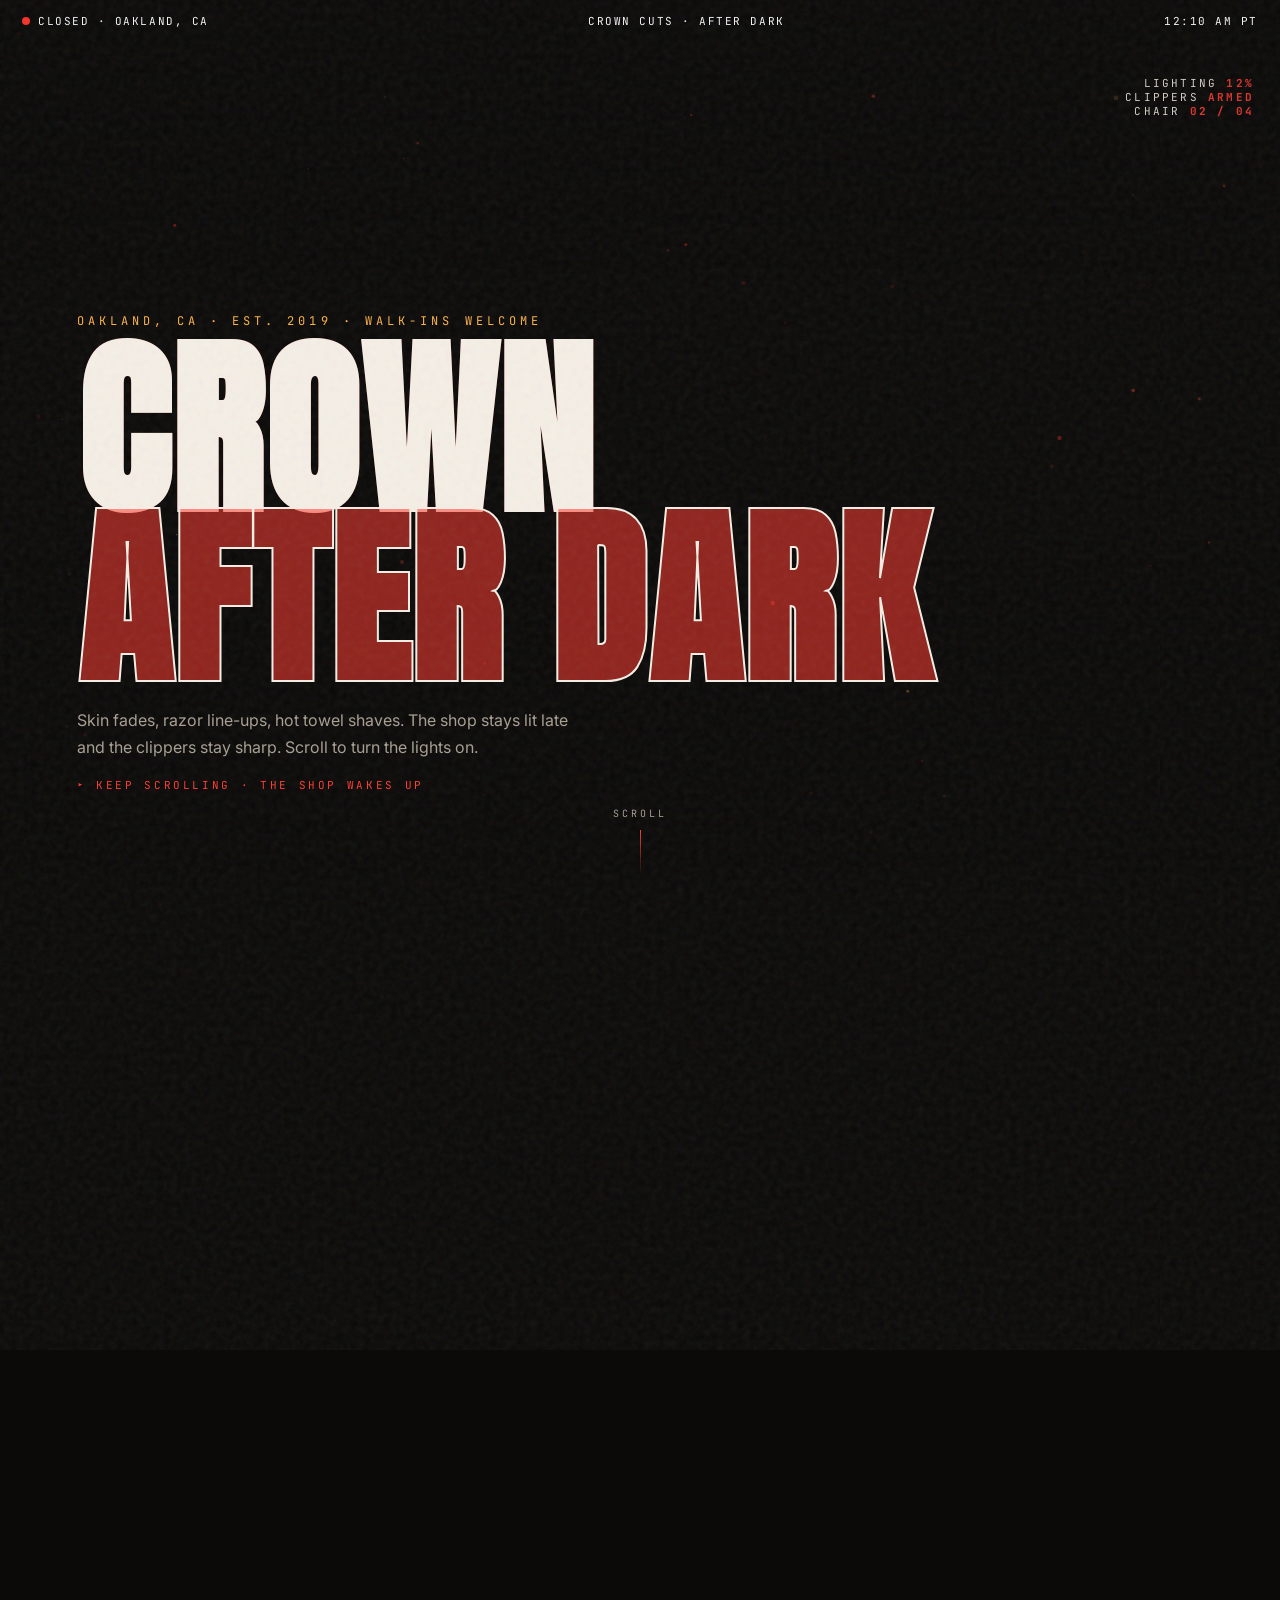
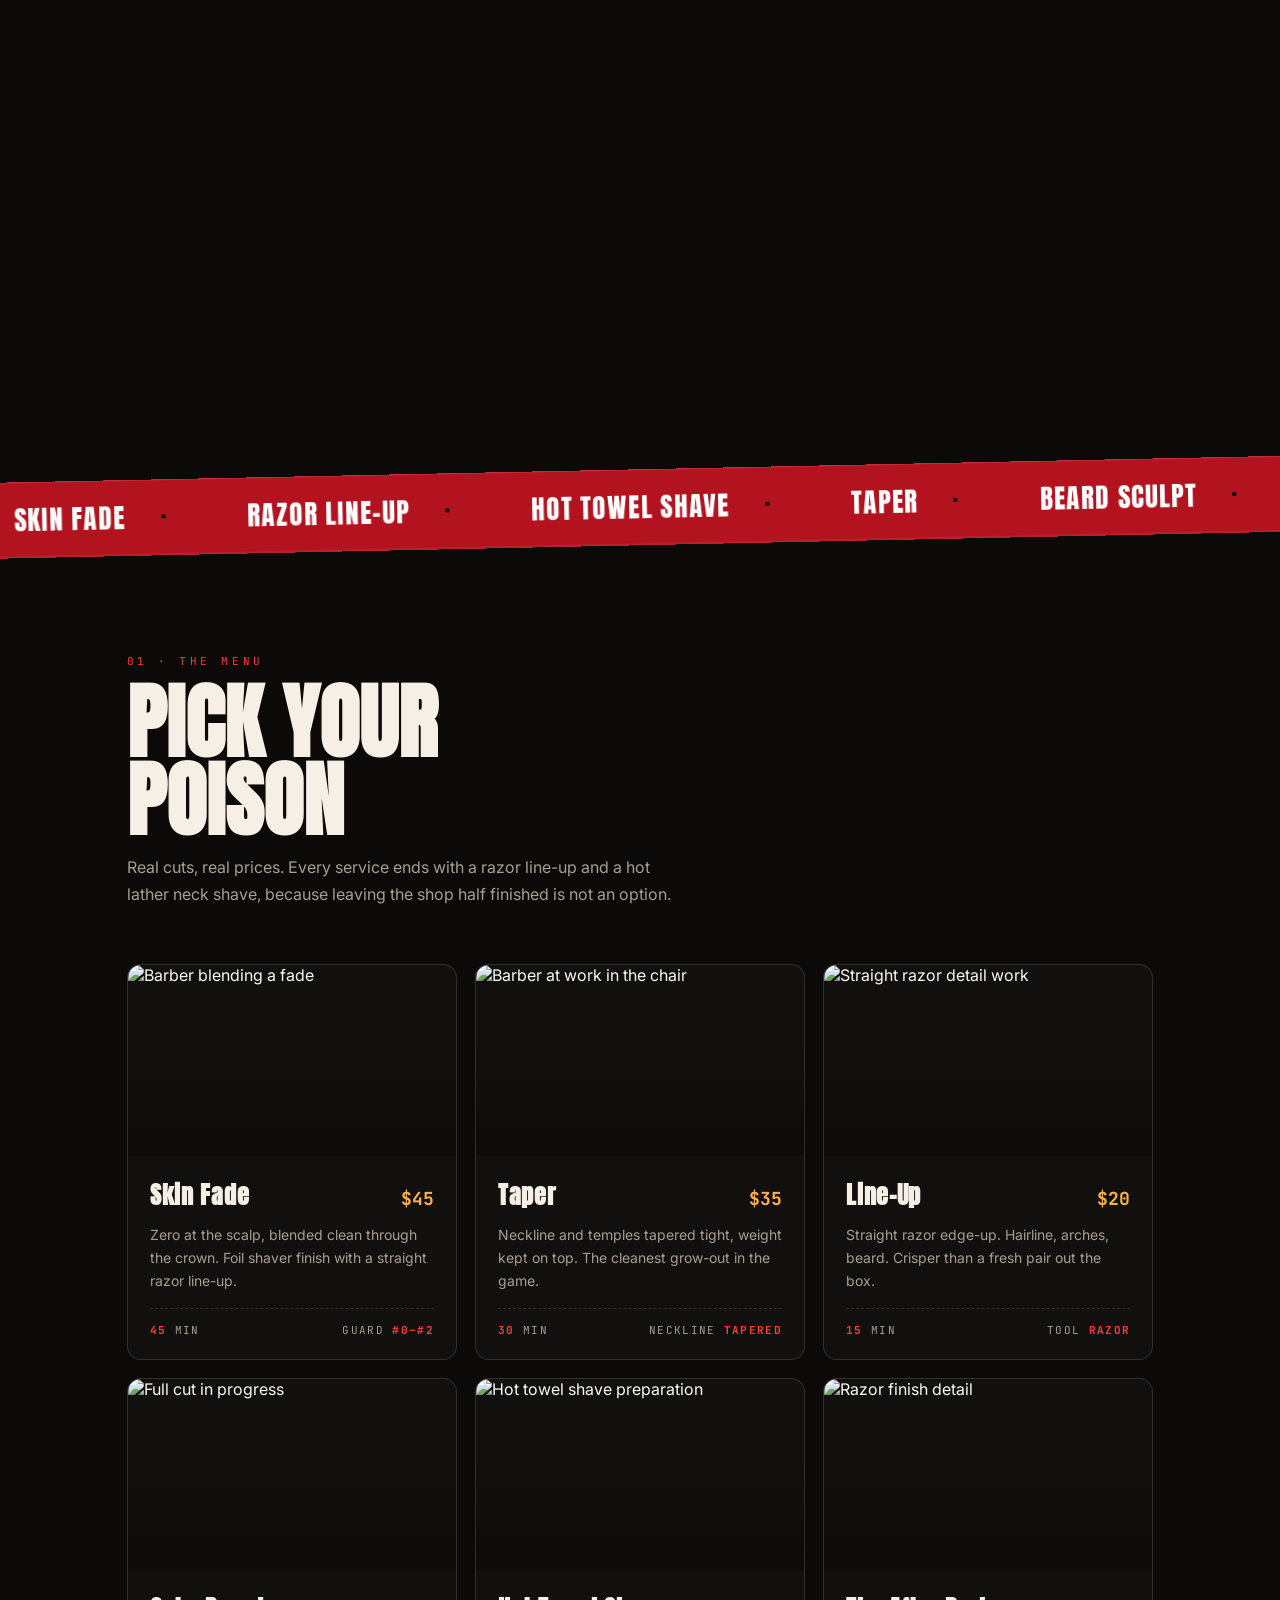
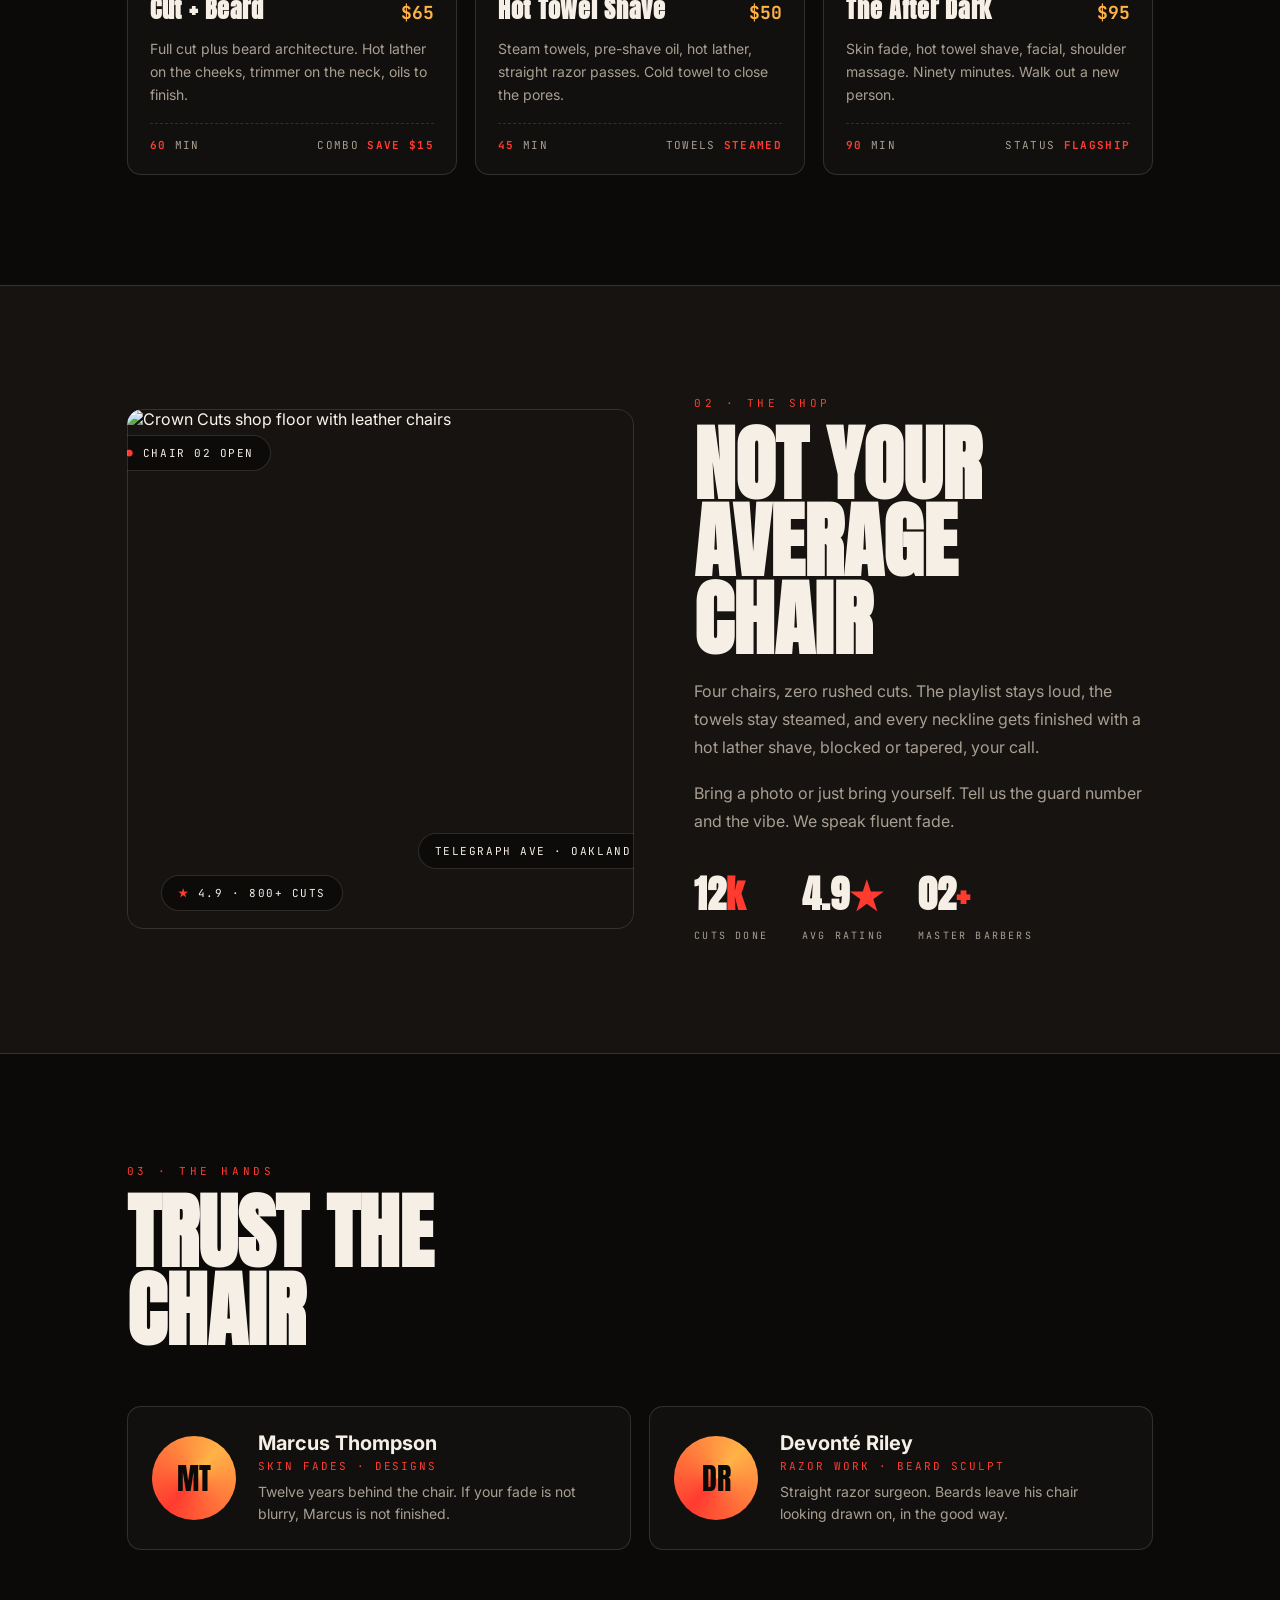
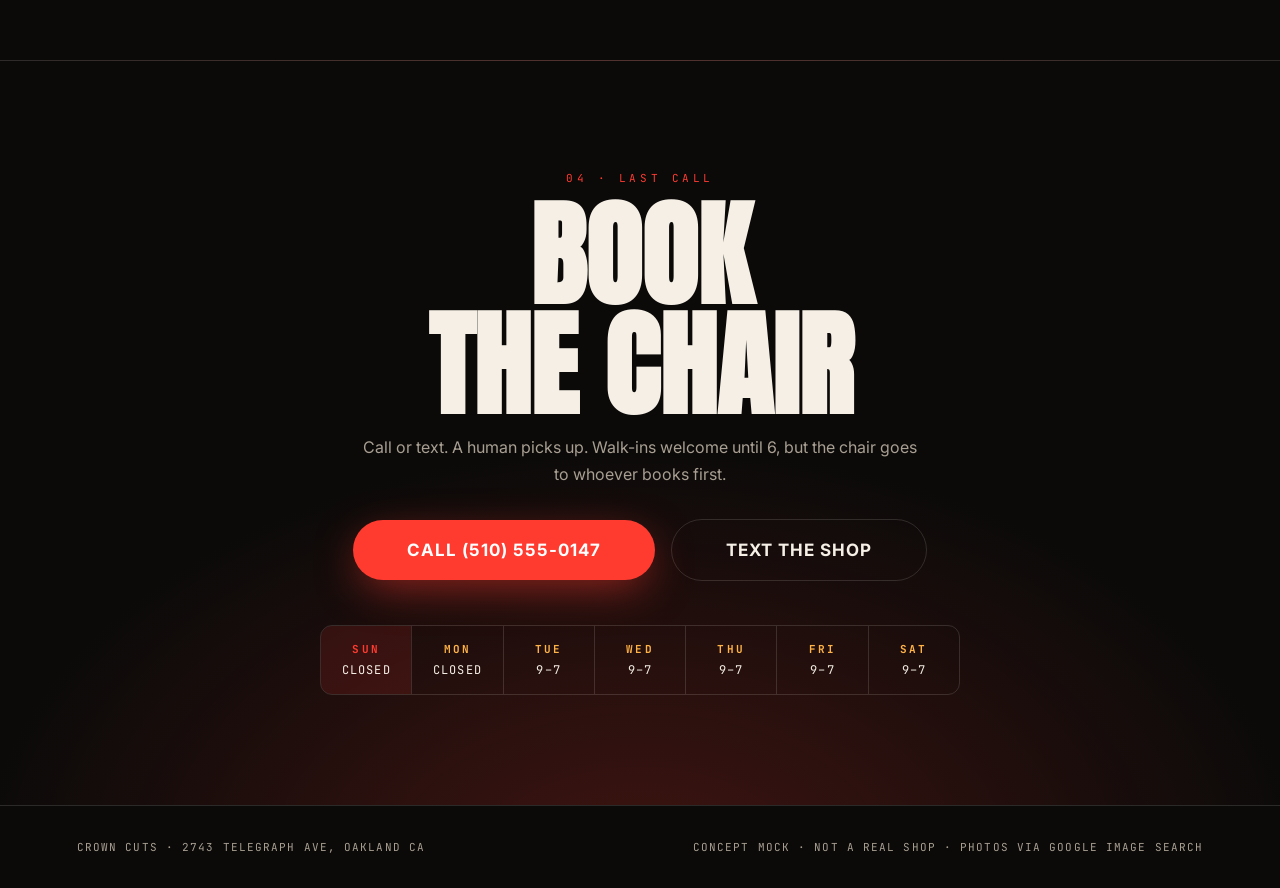
==== crown-cuts-after-dark/index.html @ 5283e6af "AI web design lab: Crown Cuts v1/v2 plus three high-tech barbershop concepts (after-dark, first-chai" ====
<!DOCTYPE html>
<html lang="en">
<head>
<meta charset="UTF-8">
<meta name="viewport" content="width=device-width, initial-scale=1.0">
<title>CROWN CUTS · After Dark · Oakland Barbershop</title>
<meta name="description" content="Crown Cuts After Dark. Skin fades, razor line-ups, hot towel shaves. Oakland, CA. Concept mock.">
<link rel="preconnect" href="https://fonts.googleapis.com">
<link rel="preconnect" href="https://fonts.gstatic.com" crossorigin>
<link href="https://fonts.googleapis.com/css2?family=Anton&family=Inter:wght@400;500;600;700&family=JetBrains+Mono:wght@400;500;700&display=swap" rel="stylesheet">
<style>
:root{
  --ink:#0B0A09; --smoke:#161311; --card:#12100E;
  --bone:#F5EFE6; --dim:#A89F92;
  --red:#FF3B30; --red-deep:#B3121F; --amber:#FFB347;
  --line:rgba(245,239,230,.14);
  --p:0;
}
*{margin:0;padding:0;box-sizing:border-box}
html{scroll-behavior:smooth}
body{background:var(--ink);color:var(--bone);font-family:'Inter',system-ui,sans-serif;overflow-x:hidden;-webkit-font-smoothing:antialiased}
::selection{background:var(--red);color:#fff}
img{display:block;max-width:100%}
a{color:inherit}

/* ---------- film grain ---------- */
.grain{position:fixed;inset:-50%;width:200%;height:200%;pointer-events:none;z-index:90;opacity:.07;
  background-image:url("data:image/svg+xml,%3Csvg viewBox='0 0 300 300' xmlns='http://www.w3.org/2000/svg'%3E%3Cfilter id='n'%3E%3CfeTurbulence type='fractalNoise' baseFrequency='0.9' numOctaves='2'/%3E%3C/filter%3E%3Crect width='100%25' height='100%25' filter='url(%23n)'/%3E%3C/svg%3E");
  animation:grain 8s steps(10) infinite}
@keyframes grain{0%,100%{transform:translate(0,0)}20%{transform:translate(-3%,2%)}40%{transform:translate(2%,-3%)}60%{transform:translate(-2%,-2%)}80%{transform:translate(3%,3%)}}

/* ---------- dust canvas ---------- */
#dust{position:fixed;inset:0;z-index:1;pointer-events:none}

/* ---------- HUD ---------- */
.hud{position:fixed;top:0;left:0;right:0;z-index:80;display:flex;justify-content:space-between;align-items:center;
  padding:14px 22px;font-family:'JetBrains Mono',monospace;font-size:11px;letter-spacing:.14em;
  mix-blend-mode:difference;color:#fff}
.hud .dot{display:inline-block;width:8px;height:8px;border-radius:50%;background:#3dff6e;margin-right:8px;animation:pulse 1.6s infinite}
.hud .dot.closed{background:var(--red)}
@keyframes pulse{0%,100%{opacity:1}50%{opacity:.25}}
.scroll-hint{position:fixed;bottom:26px;left:50%;transform:translateX(-50%);z-index:80;text-align:center;
  font-family:'JetBrains Mono',monospace;font-size:10px;letter-spacing:.3em;color:var(--dim);transition:opacity .5s}
.scroll-hint .line{width:1px;height:44px;background:linear-gradient(var(--red),transparent);margin:10px auto 0;animation:drop 1.8s ease-in-out infinite}
@keyframes drop{0%{transform:scaleY(0);transform-origin:top}45%{transform:scaleY(1);transform-origin:top}55%{transform:scaleY(1);transform-origin:bottom}100%{transform:scaleY(0);transform-origin:bottom}}

/* ---------- pinned cinematic hero ---------- */
.hero-pin{height:230vh;position:relative;z-index:2}
.hero-sticky{position:sticky;top:0;height:100vh;overflow:hidden}
.hero-bg{position:absolute;inset:0}
.hero-bg img{width:100%;height:100%;object-fit:cover;
  transform:scale(calc(1.22 - .22*var(--p)));
  filter:brightness(calc(.42 + .33*var(--p))) saturate(calc(.85 + .25*var(--p)))}
.hero-shade{position:absolute;inset:0;background:linear-gradient(180deg,rgba(11,10,9,.55),transparent 30%,transparent 62%,var(--ink) 98%)}
.hero-glow{position:absolute;inset:0;opacity:var(--p);mix-blend-mode:screen;
  background:
    radial-gradient(60% 42% at 50% 88%, rgba(255,59,48,.34), transparent 70%),
    radial-gradient(34% 26% at 18% 20%, rgba(255,179,71,.16), transparent 70%)}
.hero-copy{position:absolute;inset:0;display:flex;flex-direction:column;justify-content:flex-end;padding:0 6vw 12vh}
.kicker{font-family:'JetBrains Mono',monospace;font-size:12px;letter-spacing:.34em;color:var(--amber);margin-bottom:18px}
.hero-title{font-family:'Anton',sans-serif;font-size:clamp(64px,15vw,210px);line-height:.88;letter-spacing:.01em;
  transform:translateY(calc(-46px*var(--p)));text-shadow:0 0 calc(60px*var(--p)) rgba(255,59,48,.55)}
.hero-title .stroke{color:transparent;-webkit-text-stroke:2px var(--bone)}
.hero-sub{max-width:520px;margin-top:22px;color:var(--dim);font-size:16px;line-height:1.65;opacity:calc(.35 + .65*var(--p))}
.hero-lights{font-family:'JetBrains Mono',monospace;font-size:11px;letter-spacing:.24em;color:var(--red);margin-top:18px;opacity:var(--p)}
.hero-hudrow{position:absolute;top:76px;right:26px;font-family:'JetBrains Mono',monospace;font-size:11px;letter-spacing:.2em;
  color:var(--bone);text-align:right;opacity:.85}
.hero-hudrow b{color:var(--red)}

/* ---------- marquee ---------- */
.marquee{position:relative;z-index:2;border-top:1px solid var(--line);border-bottom:1px solid var(--line);
  background:var(--red-deep);overflow:hidden;padding:16px 0;transform:rotate(-1.2deg) scale(1.02)}
.marquee-track{display:flex;gap:0;width:max-content;animation:mq 26s linear infinite}
.marquee span{font-family:'Anton',sans-serif;font-size:26px;letter-spacing:.06em;color:#fff;white-space:nowrap;padding:0 26px}
.marquee span i{font-style:normal;color:var(--ink);padding:0 26px}
@keyframes mq{to{transform:translateX(-50%)}}

/* ---------- sections ---------- */
section{position:relative;z-index:2}
.wrap{max-width:1180px;margin:0 auto;padding:110px 6vw}
.sec-label{font-family:'JetBrains Mono',monospace;font-size:11px;letter-spacing:.32em;color:var(--red);margin-bottom:16px}
.sec-title{font-family:'Anton',sans-serif;font-size:clamp(40px,6.4vw,84px);line-height:.95;margin-bottom:14px}
.sec-sub{color:var(--dim);max-width:560px;line-height:1.7;font-size:16px}

/* reveal */
.rv{opacity:0;transform:translateY(36px);transition:opacity .9s cubic-bezier(.2,.7,.2,1),transform .9s cubic-bezier(.2,.7,.2,1)}
.rv.on{opacity:1;transform:none}

/* ---------- service cards ---------- */
.cards{display:grid;grid-template-columns:repeat(3,1fr);gap:18px;margin-top:56px}
.card{position:relative;background:var(--card);border:1px solid var(--line);border-radius:14px;overflow:hidden;
  transition:transform .45s cubic-bezier(.2,.7,.2,1),border-color .45s,box-shadow .45s;cursor:default}
.card:hover{transform:translateY(-10px);border-color:rgba(255,59,48,.55);box-shadow:0 24px 60px -18px rgba(255,59,48,.35)}
.card .ph{height:190px;overflow:hidden;position:relative}
.card .ph img{width:100%;height:100%;object-fit:cover;filter:grayscale(.35) contrast(1.08);transition:transform .8s cubic-bezier(.2,.7,.2,1),filter .8s}
.card:hover .ph img{transform:scale(1.08);filter:grayscale(0) contrast(1.05)}
.card .ph::after{content:"";position:absolute;inset:0;background:linear-gradient(180deg,transparent 40%,rgba(11,10,9,.75))}
.card .body{padding:22px}
.card .row{display:flex;justify-content:space-between;align-items:baseline;margin-bottom:10px}
.card h3{font-family:'Anton',sans-serif;font-size:24px;letter-spacing:.03em}
.card .price{font-family:'JetBrains Mono',monospace;font-weight:700;color:var(--amber);font-size:18px}
.card p{color:var(--dim);font-size:14px;line-height:1.65}
.card .meta{display:flex;justify-content:space-between;margin-top:16px;padding-top:14px;border-top:1px dashed var(--line);
  font-family:'JetBrains Mono',monospace;font-size:11px;letter-spacing:.12em;color:var(--dim)}
.card .meta b{color:var(--red)}
.card .sweep{position:absolute;top:0;left:-80%;width:60%;height:100%;z-index:3;pointer-events:none;
  background:linear-gradient(100deg,transparent,rgba(255,255,255,.14),transparent);transform:skewX(-18deg)}
.card:hover .sweep{animation:sweep .9s ease}
@keyframes sweep{to{left:130%}}

/* ---------- shop section ---------- */
.shop{background:var(--smoke);border-top:1px solid var(--line);border-bottom:1px solid var(--line);overflow:hidden}
.shop-grid{display:grid;grid-template-columns:1.05fr .95fr;gap:60px;align-items:center}
.shop-img{position:relative;border-radius:16px;overflow:hidden;transform:rotate(1.4deg)}
.shop-img img{width:100%;height:520px;object-fit:cover;filter:contrast(1.05)}
.shop-img::after{content:"";position:absolute;inset:0;box-shadow:inset 0 0 0 1px var(--line);border-radius:16px}
.chip{position:absolute;font-family:'JetBrains Mono',monospace;font-size:11px;letter-spacing:.14em;background:rgba(11,10,9,.82);
  border:1px solid var(--line);color:var(--bone);padding:10px 16px;border-radius:100px;backdrop-filter:blur(6px);
  animation:floaty 5s ease-in-out infinite;white-space:nowrap}
.chip.c1{top:26px;left:-18px}
.chip.c2{bottom:60px;right:-14px;animation-delay:-1.6s}
.chip.c3{bottom:18px;left:34px;animation-delay:-3.2s}
.chip b{color:var(--red)}
@keyframes floaty{0%,100%{transform:translateY(0)}50%{transform:translateY(-12px)}}
.shop-copy p{color:var(--dim);line-height:1.75;margin:18px 0;font-size:16px}
.stat-row{display:flex;gap:34px;margin-top:30px}
.stat b{display:block;font-family:'Anton',sans-serif;font-size:38px;color:var(--bone)}
.stat b em{font-style:normal;color:var(--red)}
.stat span{font-family:'JetBrains Mono',monospace;font-size:10px;letter-spacing:.22em;color:var(--dim)}

/* ---------- barbers ---------- */
.barbers-grid{display:grid;grid-template-columns:1fr 1fr;gap:18px;margin-top:56px}
.barber{display:flex;gap:22px;align-items:center;background:var(--card);border:1px solid var(--line);border-radius:14px;padding:24px;
  transition:transform .4s,border-color .4s}
.barber:hover{transform:translateY(-6px);border-color:rgba(255,179,71,.5)}
.avatar{width:84px;height:84px;border-radius:50%;flex:none;display:flex;align-items:center;justify-content:center;
  font-family:'Anton',sans-serif;font-size:30px;color:var(--ink);
  background:conic-gradient(from 40deg,var(--amber),var(--red),var(--amber));animation:spin 9s linear infinite}
@keyframes spin{to{transform:rotate(360deg)}}
.barber h3{font-size:20px;margin-bottom:4px}
.barber .role{font-family:'JetBrains Mono',monospace;font-size:11px;letter-spacing:.18em;color:var(--red);margin-bottom:8px}
.barber p{color:var(--dim);font-size:14px;line-height:1.6}

/* ---------- booking ---------- */
.book{background:radial-gradient(80% 90% at 50% 110%,rgba(255,59,48,.22),transparent 65%),var(--ink);
  text-align:center;border-top:1px solid var(--line)}
.book .sec-title{font-size:clamp(52px,9vw,130px)}
.btn{display:inline-block;margin-top:30px;background:var(--red);color:#fff;font-weight:700;font-size:17px;letter-spacing:.06em;
  padding:20px 54px;border-radius:100px;text-decoration:none;border:none;cursor:pointer;
  box-shadow:0 12px 44px -8px rgba(255,59,48,.6);transition:transform .3s,box-shadow .3s;will-change:transform}
.btn:hover{transform:scale(1.05);box-shadow:0 18px 60px -8px rgba(255,59,48,.75)}
.btn.ghost{background:transparent;border:1px solid var(--line);box-shadow:none;color:var(--bone);margin-left:12px}
.hours{display:flex;justify-content:center;gap:0;margin:44px auto 0;max-width:640px;border:1px solid var(--line);border-radius:12px;overflow:hidden}
.hours div{flex:1;padding:16px 8px;font-family:'JetBrains Mono',monospace;font-size:12px;letter-spacing:.1em}
.hours div+div{border-left:1px solid var(--line)}
.hours b{display:block;color:var(--amber);margin-bottom:6px;font-size:11px;letter-spacing:.2em}
.hours .today{background:rgba(255,59,48,.12)}
.hours .today b{color:var(--red)}

footer{position:relative;z-index:2;border-top:1px solid var(--line);padding:34px 6vw;display:flex;justify-content:space-between;gap:20px;flex-wrap:wrap;
  font-family:'JetBrains Mono',monospace;font-size:11px;letter-spacing:.1em;color:var(--dim)}

/* sticky mobile bar */
.mbar{display:none;position:fixed;bottom:0;left:0;right:0;z-index:85;background:rgba(11,10,9,.92);backdrop-filter:blur(10px);
  border-top:1px solid var(--line);padding:12px 16px calc(12px + env(safe-area-inset-bottom))}
.mbar a{flex:1;text-align:center;text-decoration:none;font-weight:700;font-size:15px;padding:14px;border-radius:12px}
.mbar .call{background:var(--red);color:#fff;margin-right:10px}
.mbar .book2{border:1px solid var(--line);color:var(--bone)}

@media(max-width:900px){
  .cards{grid-template-columns:1fr}
  .shop-grid{grid-template-columns:1fr}
  .barbers-grid{grid-template-columns:1fr}
  .hud .hide-m{display:none}
  .mbar{display:flex}
  body{padding-bottom:76px}
  .hero-hudrow{display:none}
}
@media(prefers-reduced-motion:reduce){
  *,*::before,*::after{animation-duration:.001s!important;transition-duration:.001s!important}
  .hero-pin{height:auto}.hero-sticky{position:relative;height:92vh}
}
</style>
</head>
<body>

<div class="grain"></div>
<canvas id="dust"></canvas>

<div class="hud">
  <div><span class="dot" id="openDot"></span><span id="openWord">OPEN NOW</span><span class="hide-m"> · OAKLAND, CA</span></div>
  <div class="hide-m">CROWN CUTS · AFTER DARK</div>
  <div><span id="clock">--:--</span> PT</div>
</div>
<div class="scroll-hint" id="scrollHint">SCROLL<div class="line"></div></div>

<!-- PINNED CINEMATIC HERO -->
<div class="hero-pin" id="heroPin">
  <div class="hero-sticky" id="heroSticky">
    <div class="hero-bg"><img src="https://cdn.shopify.com/s/files/1/0130/7233/4948/files/1m1yaf-male-barber-cutting-hair-dark-moody-dramatic-lighting.jpg" alt="Barber giving a scissor cut in a dark Oakland shop"></div>
    <div class="hero-shade"></div>
    <div class="hero-glow"></div>
    <div class="hero-hudrow">LIGHTING <b id="lightPct">12%</b><br>CLIPPERS <b>ARMED</b><br>CHAIR <b>02 / 04</b></div>
    <div class="hero-copy">
      <div class="kicker">OAKLAND, CA · EST. 2019 · WALK-INS WELCOME</div>
      <h1 class="hero-title">CROWN<br><span class="stroke">AFTER DARK</span></h1>
      <p class="hero-sub">Skin fades, razor line-ups, hot towel shaves. The shop stays lit late and the clippers stay sharp. Scroll to turn the lights on.</p>
      <div class="hero-lights">▸ KEEP SCROLLING · THE SHOP WAKES UP</div>
    </div>
  </div>
</div>

<!-- MARQUEE -->
<div class="marquee"><div class="marquee-track" id="mq">
  <span>SKIN FADE <i>·</i></span><span>RAZOR LINE-UP <i>·</i></span><span>HOT TOWEL SHAVE <i>·</i></span><span>TAPER <i>·</i></span><span>BEARD SCULPT <i>·</i></span><span>FOIL FINISH <i>·</i></span><span>KIDS CUTS <i>·</i></span>
</div></div>

<!-- MENU -->
<section><div class="wrap">
  <div class="sec-label rv">01 · THE MENU</div>
  <h2 class="sec-title rv">PICK YOUR<br>POISON</h2>
  <p class="sec-sub rv">Real cuts, real prices. Every service ends with a razor line-up and a hot lather neck shave, because leaving the shop half finished is not an option.</p>
  <div class="cards">
    <div class="card rv"><div class="sweep"></div>
      <div class="ph"><img src="https://i.pinimg.com/originals/6a/04/ef/6a04efda918a0568614034b5420522fd.jpg" alt="Barber blending a fade" loading="lazy"></div>
      <div class="body"><div class="row"><h3>Skin Fade</h3><span class="price">$45</span></div>
      <p>Zero at the scalp, blended clean through the crown. Foil shaver finish with a straight razor line-up.</p>
      <div class="meta"><span><b>45</b> MIN</span><span>GUARD <b>#0–#2</b></span></div></div>
    </div>
    <div class="card rv"><div class="sweep"></div>
      <div class="ph"><img src="https://framerusercontent.com/images/qThehC479vmM4SisuwGXLRcasA.jpg?width=1600&height=1067" alt="Barber at work in the chair" loading="lazy"></div>
      <div class="body"><div class="row"><h3>Taper</h3><span class="price">$35</span></div>
      <p>Neckline and temples tapered tight, weight kept on top. The cleanest grow-out in the game.</p>
      <div class="meta"><span><b>30</b> MIN</span><span>NECKLINE <b>TAPERED</b></span></div></div>
    </div>
    <div class="card rv"><div class="sweep"></div>
      <div class="ph"><img src="https://framerusercontent.com/images/ztdaXuWRTP8rLFm1jsGMhvr8A6Q.jpg?scale-down-to=1024&width=6016&height=4016" alt="Straight razor detail work" loading="lazy"></div>
      <div class="body"><div class="row"><h3>Line-Up</h3><span class="price">$20</span></div>
      <p>Straight razor edge-up. Hairline, arches, beard. Crisper than a fresh pair out the box.</p>
      <div class="meta"><span><b>15</b> MIN</span><span>TOOL <b>RAZOR</b></span></div></div>
    </div>
    <div class="card rv"><div class="sweep"></div>
      <div class="ph"><img src="https://cdn.shopify.com/s/files/1/0130/7233/4948/files/1m1yaf-male-barber-cutting-hair-dark-moody-dramatic-lighting.jpg" alt="Full cut in progress" loading="lazy"></div>
      <div class="body"><div class="row"><h3>Cut + Beard</h3><span class="price">$65</span></div>
      <p>Full cut plus beard architecture. Hot lather on the cheeks, trimmer on the neck, oils to finish.</p>
      <div class="meta"><span><b>60</b> MIN</span><span>COMBO <b>SAVE $15</b></span></div></div>
    </div>
    <div class="card rv"><div class="sweep"></div>
      <div class="ph"><img src="https://images.squarespace-cdn.com/content/v1/5c75e47794d71a0acd1e2b00/2512989d-af0f-40c5-9d47-a23f9af10591/4W6A8595+copy.jpg?format=2500w" alt="Hot towel shave preparation" loading="lazy"></div>
      <div class="body"><div class="row"><h3>Hot Towel Shave</h3><span class="price">$50</span></div>
      <p>Steam towels, pre-shave oil, hot lather, straight razor passes. Cold towel to close the pores.</p>
      <div class="meta"><span><b>45</b> MIN</span><span>TOWELS <b>STEAMED</b></span></div></div>
    </div>
    <div class="card rv"><div class="sweep"></div>
      <div class="ph"><img src="https://i.pinimg.com/originals/c4/37/b2/c437b25c1f964353825e16e5cf0dfa66.jpg" alt="Razor finish detail" loading="lazy"></div>
      <div class="body"><div class="row"><h3>The After Dark</h3><span class="price">$95</span></div>
      <p>Skin fade, hot towel shave, facial, shoulder massage. Ninety minutes. Walk out a new person.</p>
      <div class="meta"><span><b>90</b> MIN</span><span>STATUS <b>FLAGSHIP</b></span></div></div>
    </div>
  </div>
</div></section>

<!-- SHOP -->
<section class="shop"><div class="wrap">
  <div class="shop-grid">
    <div class="shop-img rv">
      <img src="https://d2xsxph8kpxj0f.cloudfront.net/310519663365880729/6Da72QpRKh4FmNdUKK6j5j/barber-3d-interior-main-LskLBbSddZ8mivNSu35j2D.webp" alt="Crown Cuts shop floor with leather chairs" loading="lazy">
      <div class="chip c1"><b>●</b> CHAIR 02 OPEN</div>
      <div class="chip c2">TELEGRAPH AVE · OAKLAND</div>
      <div class="chip c3"><b>★</b> 4.9 · 800+ CUTS</div>
    </div>
    <div class="shop-copy">
      <div class="sec-label rv">02 · THE SHOP</div>
      <h2 class="sec-title rv">NOT YOUR<br>AVERAGE<br>CHAIR</h2>
      <p class="rv">Four chairs, zero rushed cuts. The playlist stays loud, the towels stay steamed, and every neckline gets finished with a hot lather shave, blocked or tapered, your call.</p>
      <p class="rv">Bring a photo or just bring yourself. Tell us the guard number and the vibe. We speak fluent fade.</p>
      <div class="stat-row rv">
        <div class="stat"><b>12<em>k</em></b><span>CUTS DONE</span></div>
        <div class="stat"><b>4.9<em>★</em></b><span>AVG RATING</span></div>
        <div class="stat"><b>02<em>+</em></b><span>MASTER BARBERS</span></div>
      </div>
    </div>
  </div>
</div></section>

<!-- BARBERS -->
<section><div class="wrap">
  <div class="sec-label rv">03 · THE HANDS</div>
  <h2 class="sec-title rv">TRUST THE<br>CHAIR</h2>
  <div class="barbers-grid">
    <div class="barber rv">
      <div class="avatar">MT</div>
      <div><h3>Marcus Thompson</h3><div class="role">SKIN FADES · DESIGNS</div>
      <p>Twelve years behind the chair. If your fade is not blurry, Marcus is not finished.</p></div>
    </div>
    <div class="barber rv">
      <div class="avatar">DR</div>
      <div><h3>Devonté Riley</h3><div class="role">RAZOR WORK · BEARD SCULPT</div>
      <p>Straight razor surgeon. Beards leave his chair looking drawn on, in the good way.</p></div>
    </div>
  </div>
</div></section>

<!-- BOOKING -->
<section class="book"><div class="wrap">
  <div class="sec-label rv">04 · LAST CALL</div>
  <h2 class="sec-title rv">BOOK<br>THE CHAIR</h2>
  <p class="sec-sub rv" style="margin:0 auto;text-align:center">Call or text. A human picks up. Walk-ins welcome until 6, but the chair goes to whoever books first.</p>
  <div class="rv">
    <a class="btn magnetic" href="tel:+15105550147">CALL (510) 555-0147</a>
    <a class="btn ghost magnetic" href="sms:+15105550147">TEXT THE SHOP</a>
  </div>
  <div class="hours rv" id="hoursRow">
    <div data-d="0"><b>SUN</b>CLOSED</div>
    <div data-d="1"><b>MON</b>CLOSED</div>
    <div data-d="2"><b>TUE</b>9–7</div>
    <div data-d="3"><b>WED</b>9–7</div>
    <div data-d="4"><b>THU</b>9–7</div>
    <div data-d="5"><b>FRI</b>9–7</div>
    <div data-d="6"><b>SAT</b>9–7</div>
  </div>
</div></section>

<footer>
  <span>CROWN CUTS · 2743 TELEGRAPH AVE, OAKLAND CA</span>
  <span>CONCEPT MOCK · NOT A REAL SHOP · PHOTOS VIA GOOGLE IMAGE SEARCH</span>
</footer>

<div class="mbar">
  <a class="call" href="tel:+15105550147">CALL NOW</a>
  <a class="book2" href="sms:+15105550147">TEXT US</a>
</div>

<script>
// ---------- scroll-scrubbed hero ----------
const pin = document.getElementById('heroPin');
const hint = document.getElementById('scrollHint');
const lightPct = document.getElementById('lightPct');
function scrub(){
  const r = pin.getBoundingClientRect();
  const total = r.height - innerHeight;
  let p = total > 0 ? Math.min(1, Math.max(0, -r.top / total)) : 1;
  document.documentElement.style.setProperty('--p', p.toFixed(3));
  lightPct.textContent = Math.round(12 + 88*p) + '%';
  hint.style.opacity = p > .04 ? 0 : 1;
}
let ticking = false;
addEventListener('scroll', () => { if(!ticking){ requestAnimationFrame(()=>{ scrub(); ticking=false; }); ticking=true; } }, {passive:true});
scrub();

// ---------- marquee duplicate ----------
const mq = document.getElementById('mq');
mq.innerHTML += mq.innerHTML;

// ---------- reveal ----------
const io = new IntersectionObserver(es => es.forEach(e => { if(e.isIntersecting){ e.target.classList.add('on'); io.unobserve(e.target); } }), {threshold:.12});
document.querySelectorAll('.rv').forEach(el => io.observe(el));

// ---------- dust particles ----------
const cv = document.getElementById('dust'), cx = cv.getContext('2d');
let W, H, parts = [];
function sizeCv(){ W = cv.width = innerWidth; H = cv.height = innerHeight; }
sizeCv(); addEventListener('resize', sizeCv);
for(let i=0;i<70;i++) parts.push({x:Math.random()*innerWidth, y:Math.random()*innerHeight, r:Math.random()*2+.4, s:Math.random()*.5+.12, o:Math.random()*.5+.1, hue:Math.random()<.7?'255,59,48':'255,179,71', tw:Math.random()*6.28});
(function loop(t){
  cx.clearRect(0,0,W,H);
  for(const p of parts){
    p.y -= p.s; p.x += Math.sin(t/1600 + p.tw)*.18;
    if(p.y < -8){ p.y = H+8; p.x = Math.random()*W; }
    const a = p.o * (0.6 + 0.4*Math.sin(t/700 + p.tw));
    cx.beginPath(); cx.arc(p.x, p.y, p.r, 0, 6.29);
    cx.fillStyle = `rgba(${p.hue},${a.toFixed(2)})`; cx.fill();
  }
  requestAnimationFrame(loop);
})(0);

// ---------- magnetic buttons ----------
if(matchMedia('(pointer:fine)').matches){
  document.querySelectorAll('.magnetic').forEach(b=>{
    b.addEventListener('mousemove', e=>{
      const r = b.getBoundingClientRect();
      b.style.transform = `translate(${(e.clientX-r.left-r.width/2)*.12}px, ${(e.clientY-r.top-r.height/2)*.18}px) scale(1.04)`;
    });
    b.addEventListener('mouseleave', ()=> b.style.transform = '');
  });
}

// ---------- live clock + open state (America/Los_Angeles) ----------
function tick(){
  try{
    const now = new Date(new Date().toLocaleString('en-US',{timeZone:'America/Los_Angeles'}));
    const hh = now.getHours(), mm = String(now.getMinutes()).padStart(2,'0');
    let h12 = hh % 12 || 12; const ap = hh < 12 ? 'AM' : 'PM';
    document.getElementById('clock').textContent = h12 + ':' + mm + ' ' + ap;
    const day = now.getDay(), open = day>=2 && day<=6 && hh>=9 && hh<19;
    document.getElementById('openWord').textContent = open ? 'OPEN NOW' : 'CLOSED';
    document.getElementById('openDot').classList.toggle('closed', !open);
    document.querySelectorAll('#hoursRow div').forEach(d=> d.classList.toggle('today', +d.dataset.d === day));
  }catch(e){}
}
tick(); setInterval(tick, 30000);
</script>
</body>
</html>
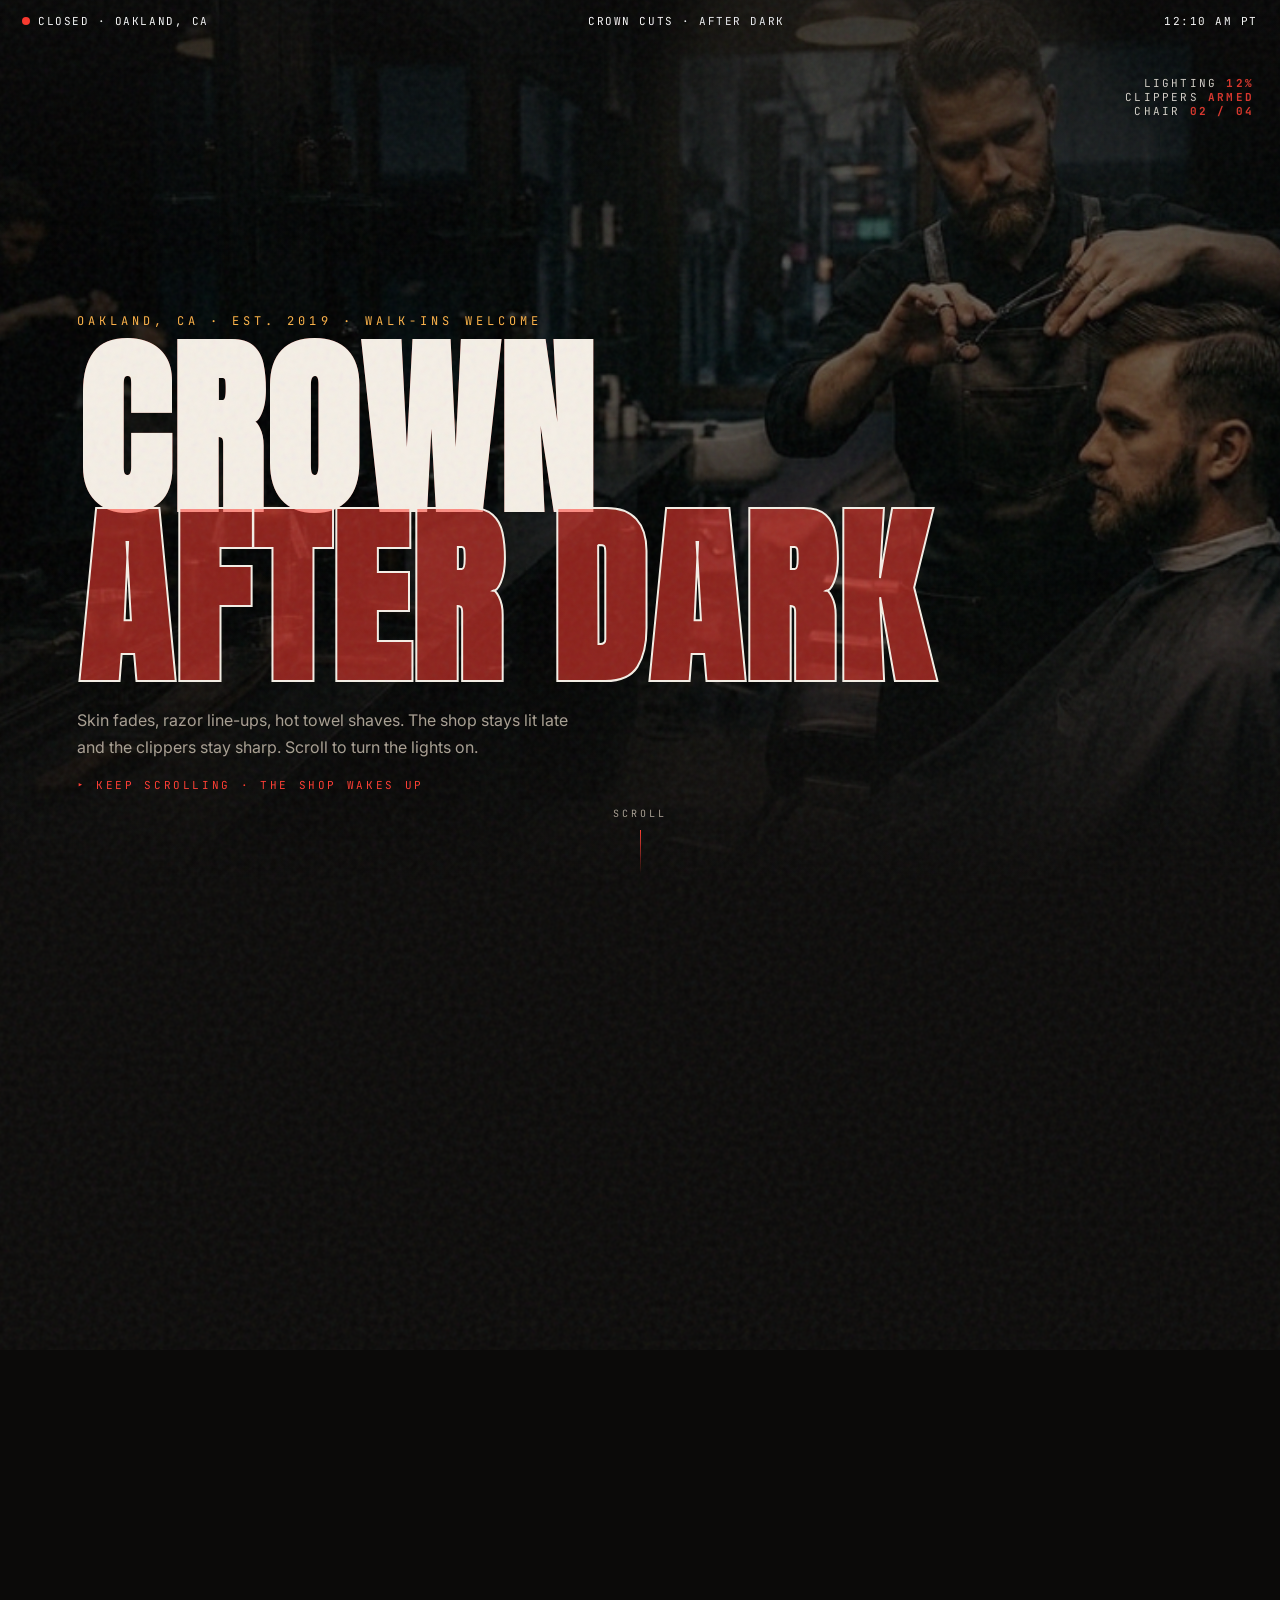
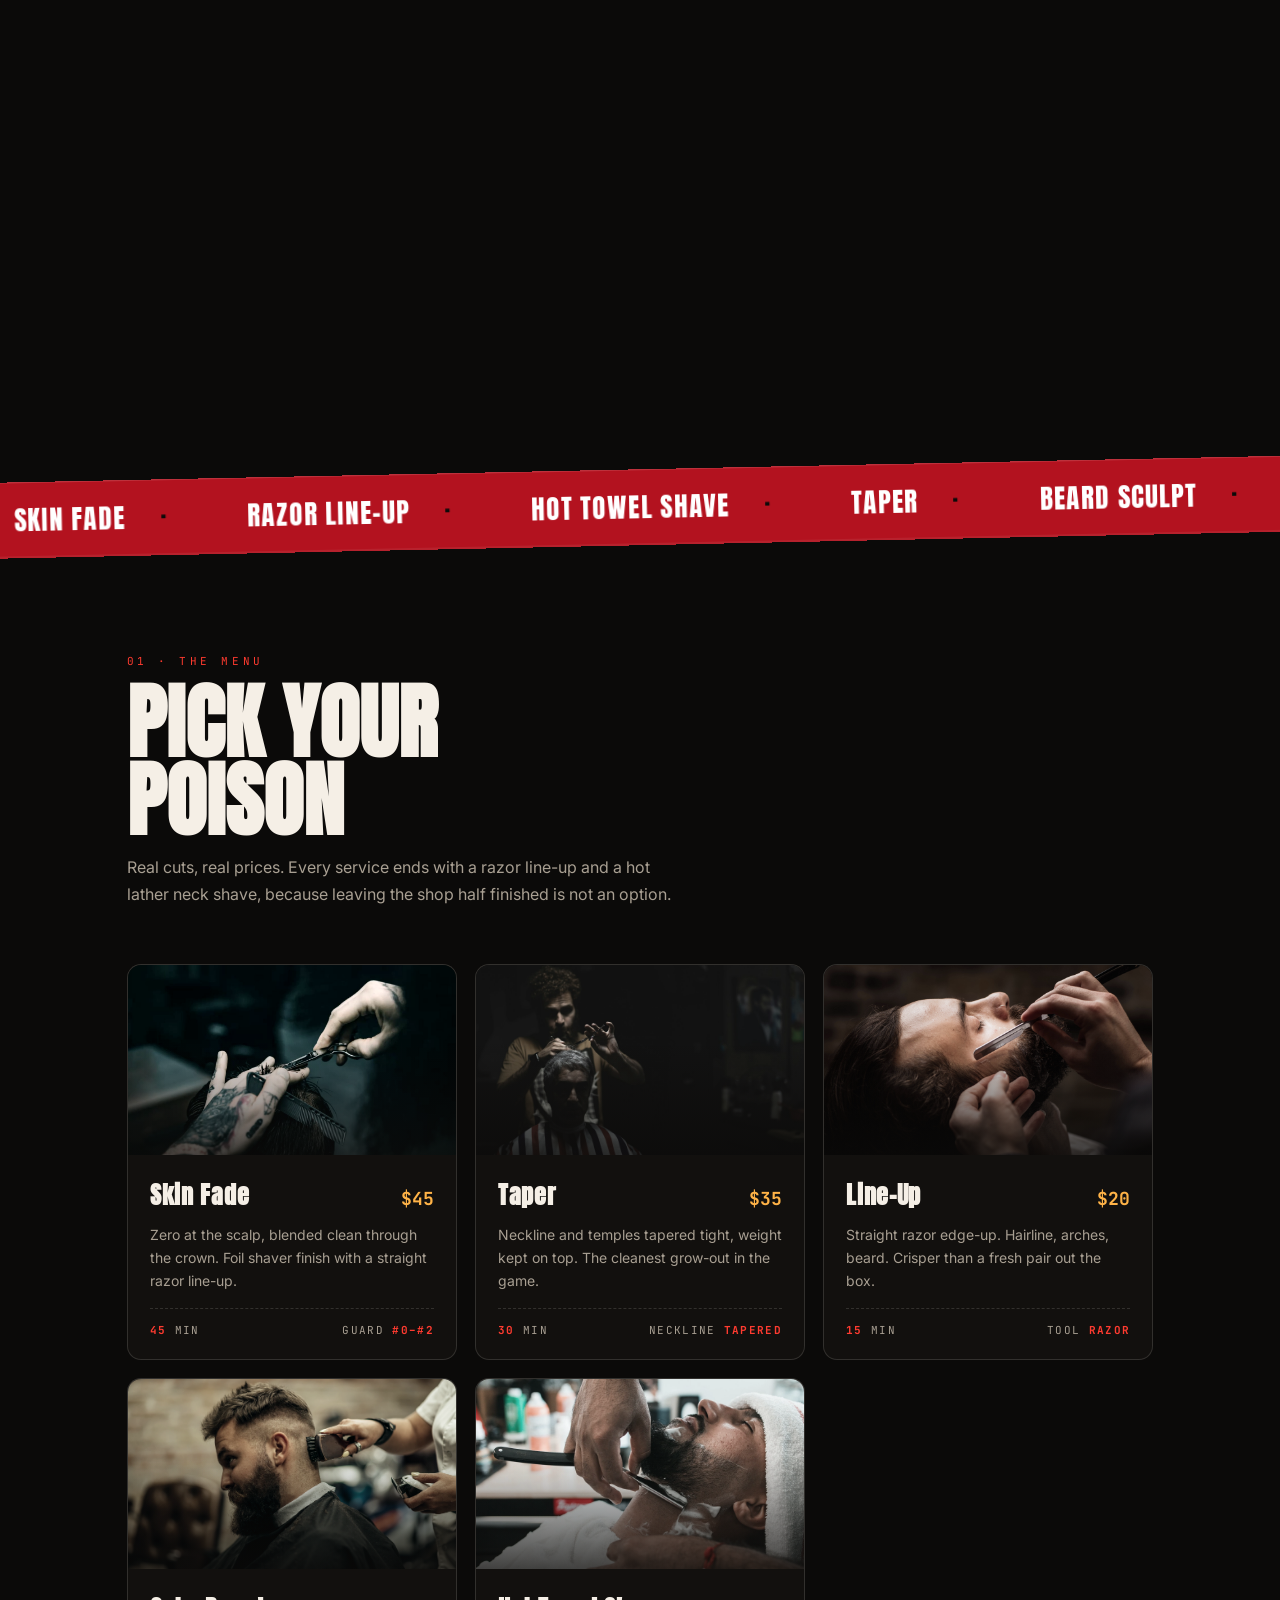
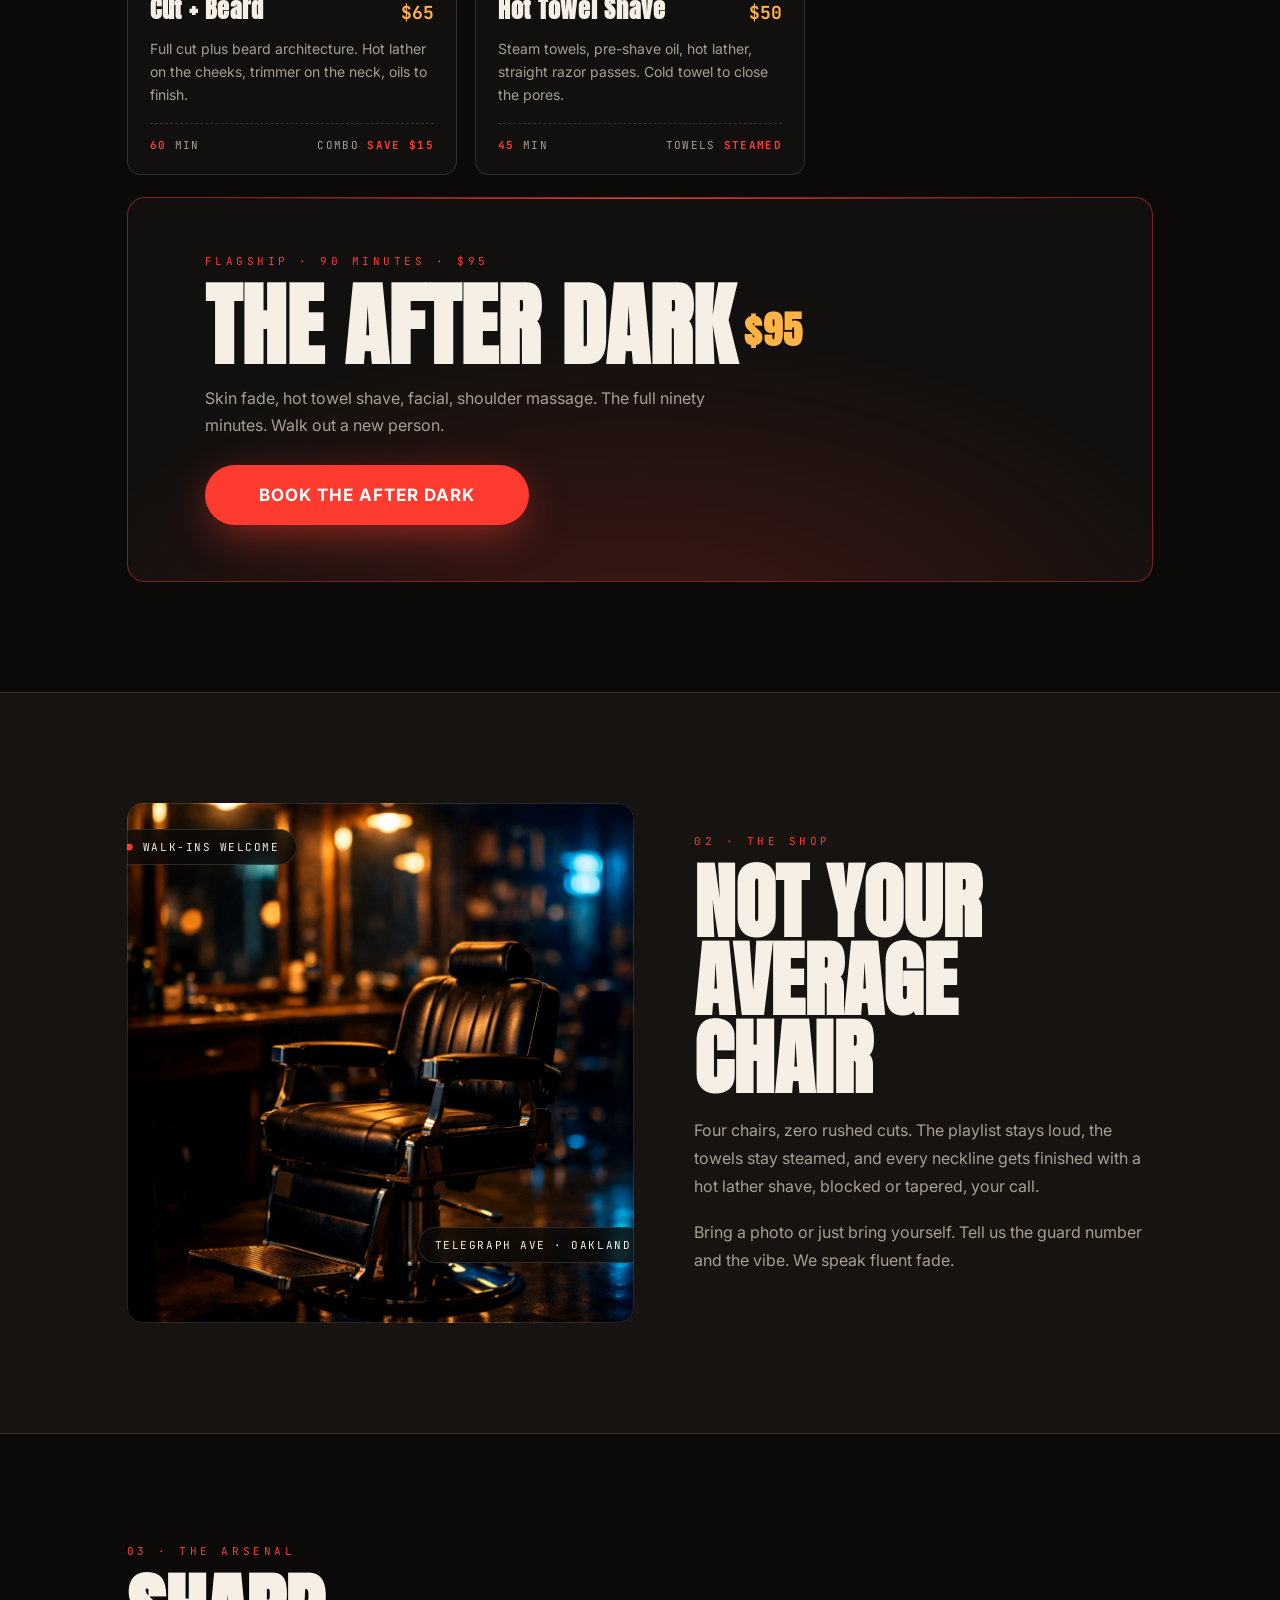
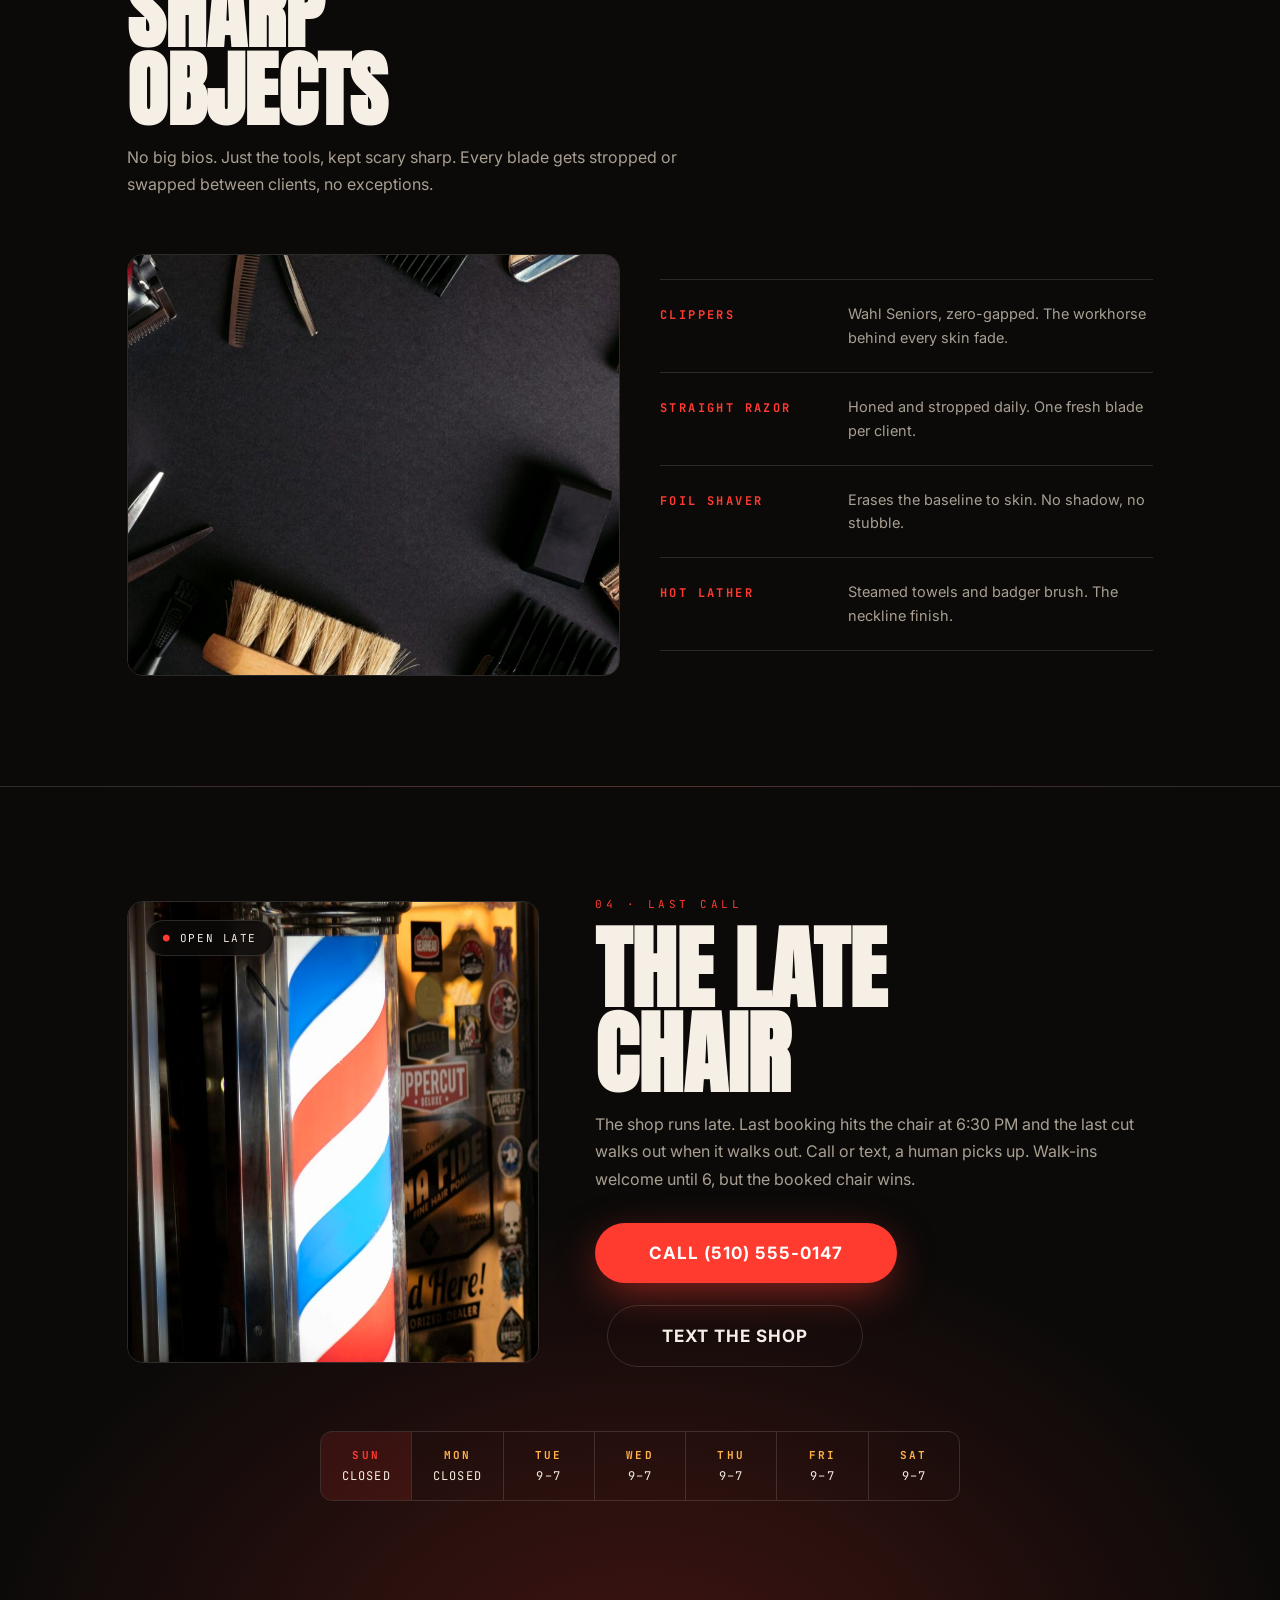
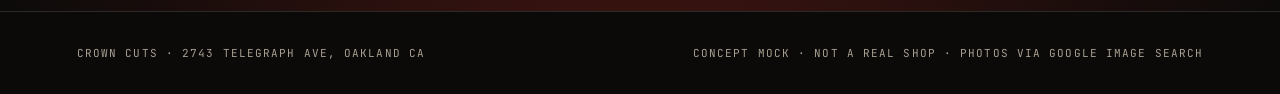
==== commit c6cfd969: "Revision round: all three sites address AI critique, local assets, zero em dashes After Dark: remove" ====
--- a/crown-cuts-after-dark/index.html
+++ b/crown-cuts-after-dark/index.html
@@ -103,10 +103,18 @@
 .card .meta{display:flex;justify-content:space-between;margin-top:16px;padding-top:14px;border-top:1px dashed var(--line);
   font-family:'JetBrains Mono',monospace;font-size:11px;letter-spacing:.12em;color:var(--dim)}
 .card .meta b{color:var(--red)}
-.card .sweep{position:absolute;top:0;left:-80%;width:60%;height:100%;z-index:3;pointer-events:none;
-  background:linear-gradient(100deg,transparent,rgba(255,255,255,.14),transparent);transform:skewX(-18deg)}
-.card:hover .sweep{animation:sweep .9s ease}
-@keyframes sweep{to{left:130%}}
+
+/* ---------- flagship banner ---------- */
+.flagship{margin-top:22px;border-radius:18px;padding:56px 6vw;position:relative;overflow:hidden;
+  border:1px solid rgba(255,59,48,.45);
+  background:radial-gradient(90% 130% at 50% 120%,rgba(255,59,48,.20),transparent 65%),var(--card)}
+.flagship::before{content:"";position:absolute;top:0;left:8%;right:8%;height:1px;
+  background:linear-gradient(90deg,transparent,var(--red),transparent)}
+.flag-copy{max-width:640px}
+.flagship h3{font-family:'Anton',sans-serif;font-size:clamp(44px,7vw,96px);line-height:.95;margin:14px 0 16px}
+.flagship h3::after{content:" $95";color:var(--amber);font-size:.42em;vertical-align:middle;letter-spacing:.02em}
+.flagship p{color:var(--dim);line-height:1.7;font-size:16px;max-width:520px}
+.flagship .btn{margin-top:26px}
 
 /* ---------- shop section ---------- */
 .shop{background:var(--smoke);border-top:1px solid var(--line);border-bottom:1px solid var(--line);overflow:hidden}
@@ -128,23 +136,28 @@
 .stat b em{font-style:normal;color:var(--red)}
 .stat span{font-family:'JetBrains Mono',monospace;font-size:10px;letter-spacing:.22em;color:var(--dim)}
 
-/* ---------- barbers ---------- */
-.barbers-grid{display:grid;grid-template-columns:1fr 1fr;gap:18px;margin-top:56px}
-.barber{display:flex;gap:22px;align-items:center;background:var(--card);border:1px solid var(--line);border-radius:14px;padding:24px;
-  transition:transform .4s,border-color .4s}
-.barber:hover{transform:translateY(-6px);border-color:rgba(255,179,71,.5)}
-.avatar{width:84px;height:84px;border-radius:50%;flex:none;display:flex;align-items:center;justify-content:center;
-  font-family:'Anton',sans-serif;font-size:30px;color:var(--ink);
-  background:conic-gradient(from 40deg,var(--amber),var(--red),var(--amber));animation:spin 9s linear infinite}
-@keyframes spin{to{transform:rotate(360deg)}}
-.barber h3{font-size:20px;margin-bottom:4px}
-.barber .role{font-family:'JetBrains Mono',monospace;font-size:11px;letter-spacing:.18em;color:var(--red);margin-bottom:8px}
-.barber p{color:var(--dim);font-size:14px;line-height:1.6}
+/* ---------- arsenal ---------- */
+.arsenal-grid{display:grid;grid-template-columns:1fr 1fr;gap:40px;margin-top:56px;align-items:center}
+.arsenal-img{border-radius:16px;overflow:hidden;border:1px solid var(--line);transform:rotate(-1.2deg)}
+.arsenal-img img{width:100%;height:420px;object-fit:cover;filter:contrast(1.06)}
+.tool-list{display:flex;flex-direction:column}
+.tool{padding:22px 0;border-top:1px solid var(--line);display:grid;grid-template-columns:170px 1fr;gap:18px;align-items:baseline}
+.tool:last-child{border-bottom:1px solid var(--line)}
+.tool b{font-family:'JetBrains Mono',monospace;font-size:12px;letter-spacing:.2em;color:var(--red)}
+.tool span{color:var(--dim);font-size:14.5px;line-height:1.65}
 
 /* ---------- booking ---------- */
 .book{background:radial-gradient(80% 90% at 50% 110%,rgba(255,59,48,.22),transparent 65%),var(--ink);
   text-align:center;border-top:1px solid var(--line)}
 .book .sec-title{font-size:clamp(52px,9vw,130px)}
+.book .hours{margin-top:64px}
+.book-grid{display:grid;grid-template-columns:.85fr 1.15fr;gap:56px;align-items:center;text-align:left}
+.book-img{position:relative;border-radius:16px;overflow:hidden;border:1px solid var(--line);transform:rotate(1.2deg)}
+.book-img img{width:100%;height:460px;object-fit:cover;filter:saturate(1.05)}
+.book-img .chip{position:absolute;top:18px;left:18px;animation:float 5s ease-in-out infinite}
+.book-copy .sec-title{font-size:clamp(52px,7vw,110px)}
+.book-copy .sec-sub{text-align:left;margin:0 0 8px}
+.book-copy .btn{margin-top:22px}
 .btn{display:inline-block;margin-top:30px;background:var(--red);color:#fff;font-weight:700;font-size:17px;letter-spacing:.06em;
   padding:20px 54px;border-radius:100px;text-decoration:none;border:none;cursor:pointer;
   box-shadow:0 12px 44px -8px rgba(255,59,48,.6);transition:transform .3s,box-shadow .3s;will-change:transform}
@@ -168,9 +181,11 @@
 .mbar .book2{border:1px solid var(--line);color:var(--bone)}
 
 @media(max-width:900px){
+  .book-grid{grid-template-columns:1fr}
+  .book-img img{height:300px}
   .cards{grid-template-columns:1fr}
   .shop-grid{grid-template-columns:1fr}
-  .barbers-grid{grid-template-columns:1fr}
+  .arsenal-grid{grid-template-columns:1fr}
   .hud .hide-m{display:none}
   .mbar{display:flex}
   body{padding-bottom:76px}
@@ -197,7 +212,7 @@
 <!-- PINNED CINEMATIC HERO -->
 <div class="hero-pin" id="heroPin">
   <div class="hero-sticky" id="heroSticky">
-    <div class="hero-bg"><img src="https://cdn.shopify.com/s/files/1/0130/7233/4948/files/1m1yaf-male-barber-cutting-hair-dark-moody-dramatic-lighting.jpg" alt="Barber giving a scissor cut in a dark Oakland shop"></div>
+    <div class="hero-bg"><img src="../assets/ad-hero.jpg" alt="Barber giving a scissor cut in a dark Oakland shop"></div>
     <div class="hero-shade"></div>
     <div class="hero-glow"></div>
     <div class="hero-hudrow">LIGHTING <b id="lightPct">12%</b><br>CLIPPERS <b>ARMED</b><br>CHAIR <b>02 / 04</b></div>
@@ -221,41 +236,43 @@
   <h2 class="sec-title rv">PICK YOUR<br>POISON</h2>
   <p class="sec-sub rv">Real cuts, real prices. Every service ends with a razor line-up and a hot lather neck shave, because leaving the shop half finished is not an option.</p>
   <div class="cards">
-    <div class="card rv"><div class="sweep"></div>
-      <div class="ph"><img src="https://i.pinimg.com/originals/6a/04/ef/6a04efda918a0568614034b5420522fd.jpg" alt="Barber blending a fade" loading="lazy"></div>
+    <div class="card rv">
+      <div class="ph"><img src="../assets/ad-skinfade.jpg" alt="Barber blending a fade" loading="lazy"></div>
       <div class="body"><div class="row"><h3>Skin Fade</h3><span class="price">$45</span></div>
       <p>Zero at the scalp, blended clean through the crown. Foil shaver finish with a straight razor line-up.</p>
       <div class="meta"><span><b>45</b> MIN</span><span>GUARD <b>#0–#2</b></span></div></div>
     </div>
-    <div class="card rv"><div class="sweep"></div>
-      <div class="ph"><img src="https://framerusercontent.com/images/qThehC479vmM4SisuwGXLRcasA.jpg?width=1600&height=1067" alt="Barber at work in the chair" loading="lazy"></div>
+    <div class="card rv">
+      <div class="ph"><img src="../assets/ad-taper.jpg" alt="Barber at work in the chair" loading="lazy"></div>
       <div class="body"><div class="row"><h3>Taper</h3><span class="price">$35</span></div>
       <p>Neckline and temples tapered tight, weight kept on top. The cleanest grow-out in the game.</p>
       <div class="meta"><span><b>30</b> MIN</span><span>NECKLINE <b>TAPERED</b></span></div></div>
     </div>
-    <div class="card rv"><div class="sweep"></div>
-      <div class="ph"><img src="https://framerusercontent.com/images/ztdaXuWRTP8rLFm1jsGMhvr8A6Q.jpg?scale-down-to=1024&width=6016&height=4016" alt="Straight razor detail work" loading="lazy"></div>
+    <div class="card rv">
+      <div class="ph"><img src="../assets/ad-lineup.jpg" alt="Straight razor line-up detail" loading="lazy"></div>
       <div class="body"><div class="row"><h3>Line-Up</h3><span class="price">$20</span></div>
       <p>Straight razor edge-up. Hairline, arches, beard. Crisper than a fresh pair out the box.</p>
       <div class="meta"><span><b>15</b> MIN</span><span>TOOL <b>RAZOR</b></span></div></div>
     </div>
-    <div class="card rv"><div class="sweep"></div>
-      <div class="ph"><img src="https://cdn.shopify.com/s/files/1/0130/7233/4948/files/1m1yaf-male-barber-cutting-hair-dark-moody-dramatic-lighting.jpg" alt="Full cut in progress" loading="lazy"></div>
+    <div class="card rv">
+      <div class="ph"><img src="../assets/ad-cutbeard.webp" alt="Skin fade being finished" loading="lazy"></div>
       <div class="body"><div class="row"><h3>Cut + Beard</h3><span class="price">$65</span></div>
       <p>Full cut plus beard architecture. Hot lather on the cheeks, trimmer on the neck, oils to finish.</p>
       <div class="meta"><span><b>60</b> MIN</span><span>COMBO <b>SAVE $15</b></span></div></div>
     </div>
-    <div class="card rv"><div class="sweep"></div>
-      <div class="ph"><img src="https://images.squarespace-cdn.com/content/v1/5c75e47794d71a0acd1e2b00/2512989d-af0f-40c5-9d47-a23f9af10591/4W6A8595+copy.jpg?format=2500w" alt="Hot towel shave preparation" loading="lazy"></div>
+    <div class="card rv">
+      <div class="ph"><img src="../assets/ad-hottowel.jpg" alt="Hot towel shave preparation" loading="lazy"></div>
       <div class="body"><div class="row"><h3>Hot Towel Shave</h3><span class="price">$50</span></div>
       <p>Steam towels, pre-shave oil, hot lather, straight razor passes. Cold towel to close the pores.</p>
       <div class="meta"><span><b>45</b> MIN</span><span>TOWELS <b>STEAMED</b></span></div></div>
     </div>
-    <div class="card rv"><div class="sweep"></div>
-      <div class="ph"><img src="https://i.pinimg.com/originals/c4/37/b2/c437b25c1f964353825e16e5cf0dfa66.jpg" alt="Razor finish detail" loading="lazy"></div>
-      <div class="body"><div class="row"><h3>The After Dark</h3><span class="price">$95</span></div>
-      <p>Skin fade, hot towel shave, facial, shoulder massage. Ninety minutes. Walk out a new person.</p>
-      <div class="meta"><span><b>90</b> MIN</span><span>STATUS <b>FLAGSHIP</b></span></div></div>
+  </div>
+  <div class="flagship rv">
+    <div class="flag-copy">
+      <div class="sec-label">FLAGSHIP · 90 MINUTES · $95</div>
+      <h3>THE AFTER DARK</h3>
+      <p>Skin fade, hot towel shave, facial, shoulder massage. The full ninety minutes. Walk out a new person.</p>
+      <a class="btn magnetic" href="tel:+15105550147">BOOK THE AFTER DARK</a>
     </div>
   </div>
 </div></section>
@@ -264,51 +281,53 @@
 <section class="shop"><div class="wrap">
   <div class="shop-grid">
     <div class="shop-img rv">
-      <img src="https://d2xsxph8kpxj0f.cloudfront.net/310519663365880729/6Da72QpRKh4FmNdUKK6j5j/barber-3d-interior-main-LskLBbSddZ8mivNSu35j2D.webp" alt="Crown Cuts shop floor with leather chairs" loading="lazy">
-      <div class="chip c1"><b>●</b> CHAIR 02 OPEN</div>
+      <img src="../assets/ad-shop.png" alt="Empty barber chair under warm mirror lights" loading="lazy">
+      <div class="chip c1"><b>●</b> WALK-INS WELCOME</div>
       <div class="chip c2">TELEGRAPH AVE · OAKLAND</div>
-      <div class="chip c3"><b>★</b> 4.9 · 800+ CUTS</div>
     </div>
     <div class="shop-copy">
       <div class="sec-label rv">02 · THE SHOP</div>
       <h2 class="sec-title rv">NOT YOUR<br>AVERAGE<br>CHAIR</h2>
       <p class="rv">Four chairs, zero rushed cuts. The playlist stays loud, the towels stay steamed, and every neckline gets finished with a hot lather shave, blocked or tapered, your call.</p>
       <p class="rv">Bring a photo or just bring yourself. Tell us the guard number and the vibe. We speak fluent fade.</p>
-      <div class="stat-row rv">
-        <div class="stat"><b>12<em>k</em></b><span>CUTS DONE</span></div>
-        <div class="stat"><b>4.9<em>★</em></b><span>AVG RATING</span></div>
-        <div class="stat"><b>02<em>+</em></b><span>MASTER BARBERS</span></div>
-      </div>
     </div>
   </div>
 </div></section>
 
-<!-- BARBERS -->
+<!-- ARSENAL -->
 <section><div class="wrap">
-  <div class="sec-label rv">03 · THE HANDS</div>
-  <h2 class="sec-title rv">TRUST THE<br>CHAIR</h2>
-  <div class="barbers-grid">
-    <div class="barber rv">
-      <div class="avatar">MT</div>
-      <div><h3>Marcus Thompson</h3><div class="role">SKIN FADES · DESIGNS</div>
-      <p>Twelve years behind the chair. If your fade is not blurry, Marcus is not finished.</p></div>
-    </div>
-    <div class="barber rv">
-      <div class="avatar">DR</div>
-      <div><h3>Devonté Riley</h3><div class="role">RAZOR WORK · BEARD SCULPT</div>
-      <p>Straight razor surgeon. Beards leave his chair looking drawn on, in the good way.</p></div>
+  <div class="sec-label rv">03 · THE ARSENAL</div>
+  <h2 class="sec-title rv">SHARP<br>OBJECTS</h2>
+  <p class="sec-sub rv">No big bios. Just the tools, kept scary sharp. Every blade gets stropped or swapped between clients, no exceptions.</p>
+  <div class="arsenal-grid">
+    <div class="arsenal-img rv">
+      <img src="../assets/ad-arsenal.jpg" alt="Clippers, shears, straight razor and brushes laid out on black" loading="lazy">
+    </div>
+    <div class="tool-list rv">
+      <div class="tool"><b>CLIPPERS</b><span>Wahl Seniors, zero-gapped. The workhorse behind every skin fade.</span></div>
+      <div class="tool"><b>STRAIGHT RAZOR</b><span>Honed and stropped daily. One fresh blade per client.</span></div>
+      <div class="tool"><b>FOIL SHAVER</b><span>Erases the baseline to skin. No shadow, no stubble.</span></div>
+      <div class="tool"><b>HOT LATHER</b><span>Steamed towels and badger brush. The neckline finish.</span></div>
     </div>
   </div>
 </div></section>
 
 <!-- BOOKING -->
 <section class="book"><div class="wrap">
-  <div class="sec-label rv">04 · LAST CALL</div>
-  <h2 class="sec-title rv">BOOK<br>THE CHAIR</h2>
-  <p class="sec-sub rv" style="margin:0 auto;text-align:center">Call or text. A human picks up. Walk-ins welcome until 6, but the chair goes to whoever books first.</p>
-  <div class="rv">
-    <a class="btn magnetic" href="tel:+15105550147">CALL (510) 555-0147</a>
-    <a class="btn ghost magnetic" href="sms:+15105550147">TEXT THE SHOP</a>
+  <div class="book-grid">
+    <div class="book-img rv">
+      <img src="../assets/ad-pole.jpg" alt="Barber pole glowing outside the shop at night" loading="lazy">
+      <div class="chip c1"><b>●</b> OPEN LATE</div>
+    </div>
+    <div class="book-copy">
+      <div class="sec-label rv">04 · LAST CALL</div>
+      <h2 class="sec-title rv">THE LATE<br>CHAIR</h2>
+      <p class="sec-sub rv">The shop runs late. Last booking hits the chair at 6:30 PM and the last cut walks out when it walks out. Call or text, a human picks up. Walk-ins welcome until 6, but the booked chair wins.</p>
+      <div class="rv">
+        <a class="btn magnetic" href="tel:+15105550147">CALL (510) 555-0147</a>
+        <a class="btn ghost magnetic" href="sms:+15105550147">TEXT THE SHOP</a>
+      </div>
+    </div>
   </div>
   <div class="hours rv" id="hoursRow">
     <div data-d="0"><b>SUN</b>CLOSED</div>
@@ -358,11 +377,13 @@
 
 // ---------- dust particles ----------
 const cv = document.getElementById('dust'), cx = cv.getContext('2d');
+const RM = matchMedia('(prefers-reduced-motion: reduce)').matches;
 let W, H, parts = [];
 function sizeCv(){ W = cv.width = innerWidth; H = cv.height = innerHeight; }
 sizeCv(); addEventListener('resize', sizeCv);
 for(let i=0;i<70;i++) parts.push({x:Math.random()*innerWidth, y:Math.random()*innerHeight, r:Math.random()*2+.4, s:Math.random()*.5+.12, o:Math.random()*.5+.1, hue:Math.random()<.7?'255,59,48':'255,179,71', tw:Math.random()*6.28});
 (function loop(t){
+  if(RM) return;
   cx.clearRect(0,0,W,H);
   for(const p of parts){
     p.y -= p.s; p.x += Math.sin(t/1600 + p.tw)*.18;
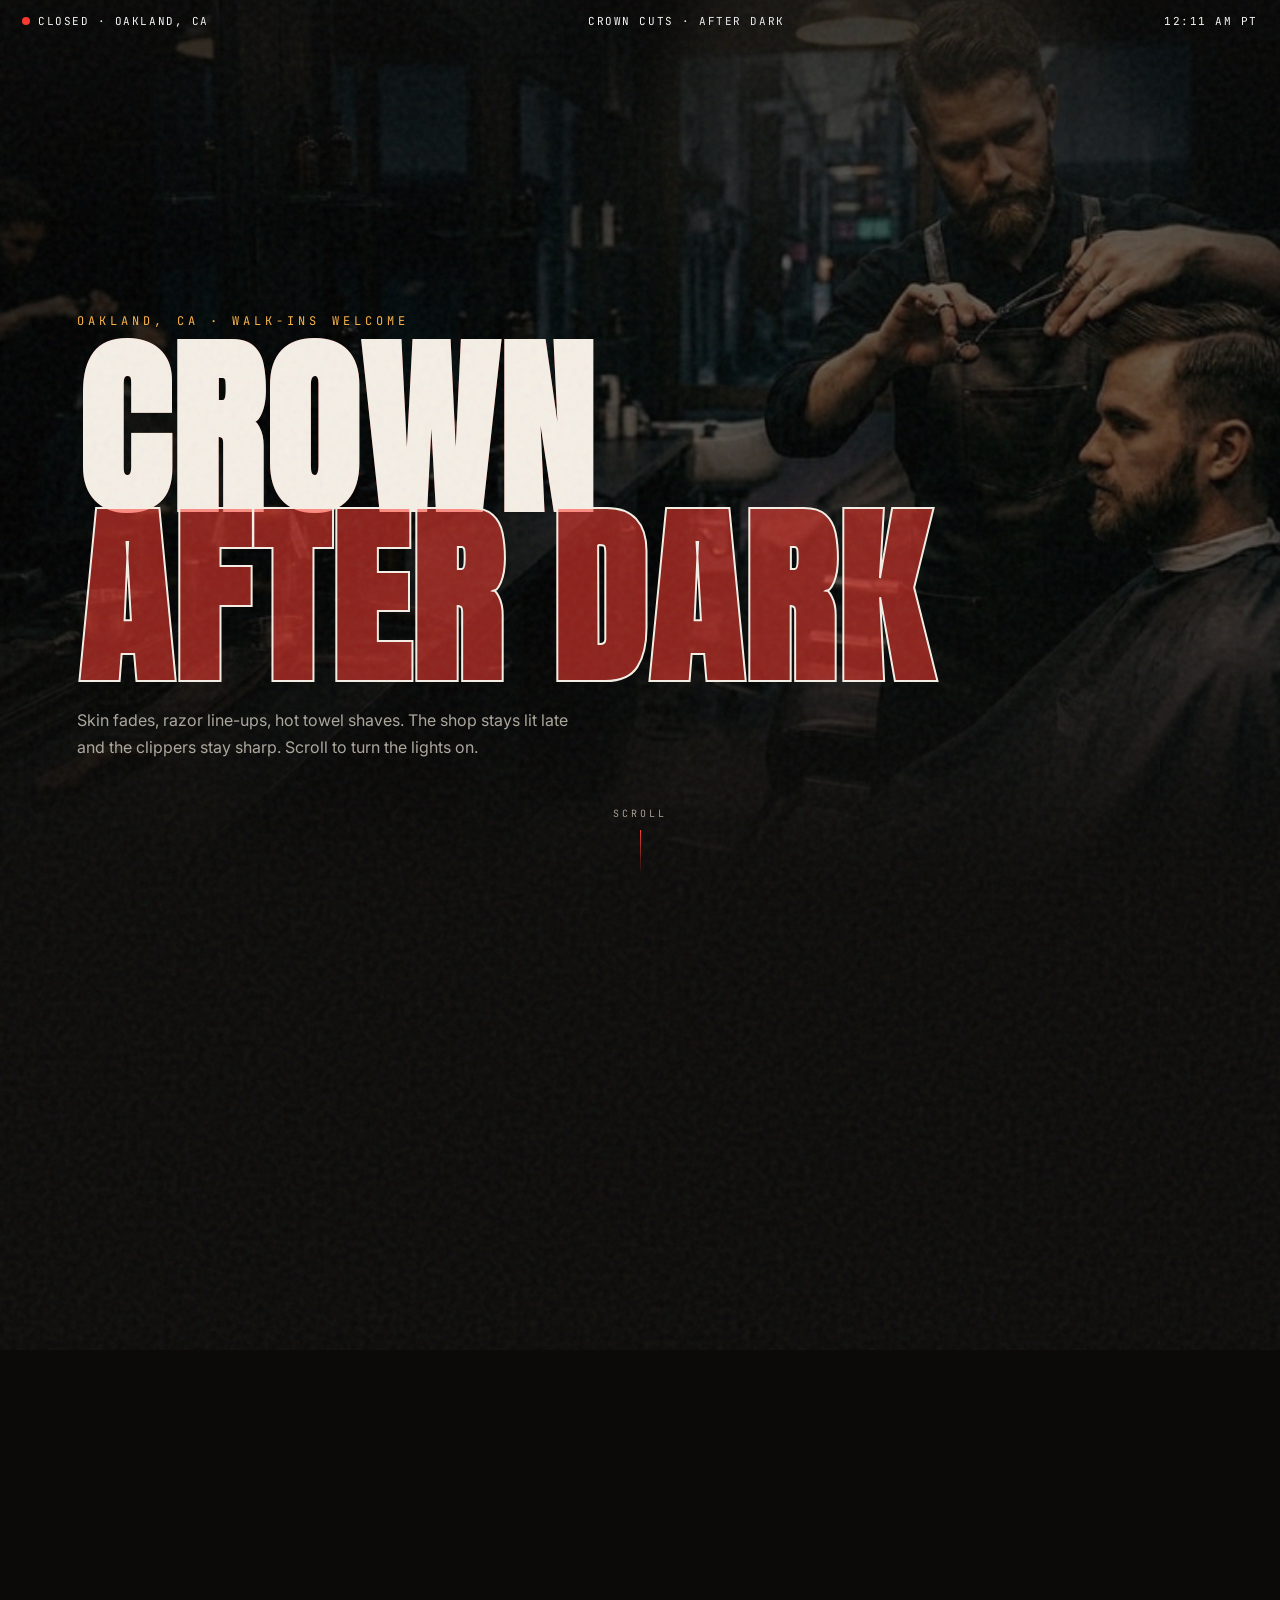
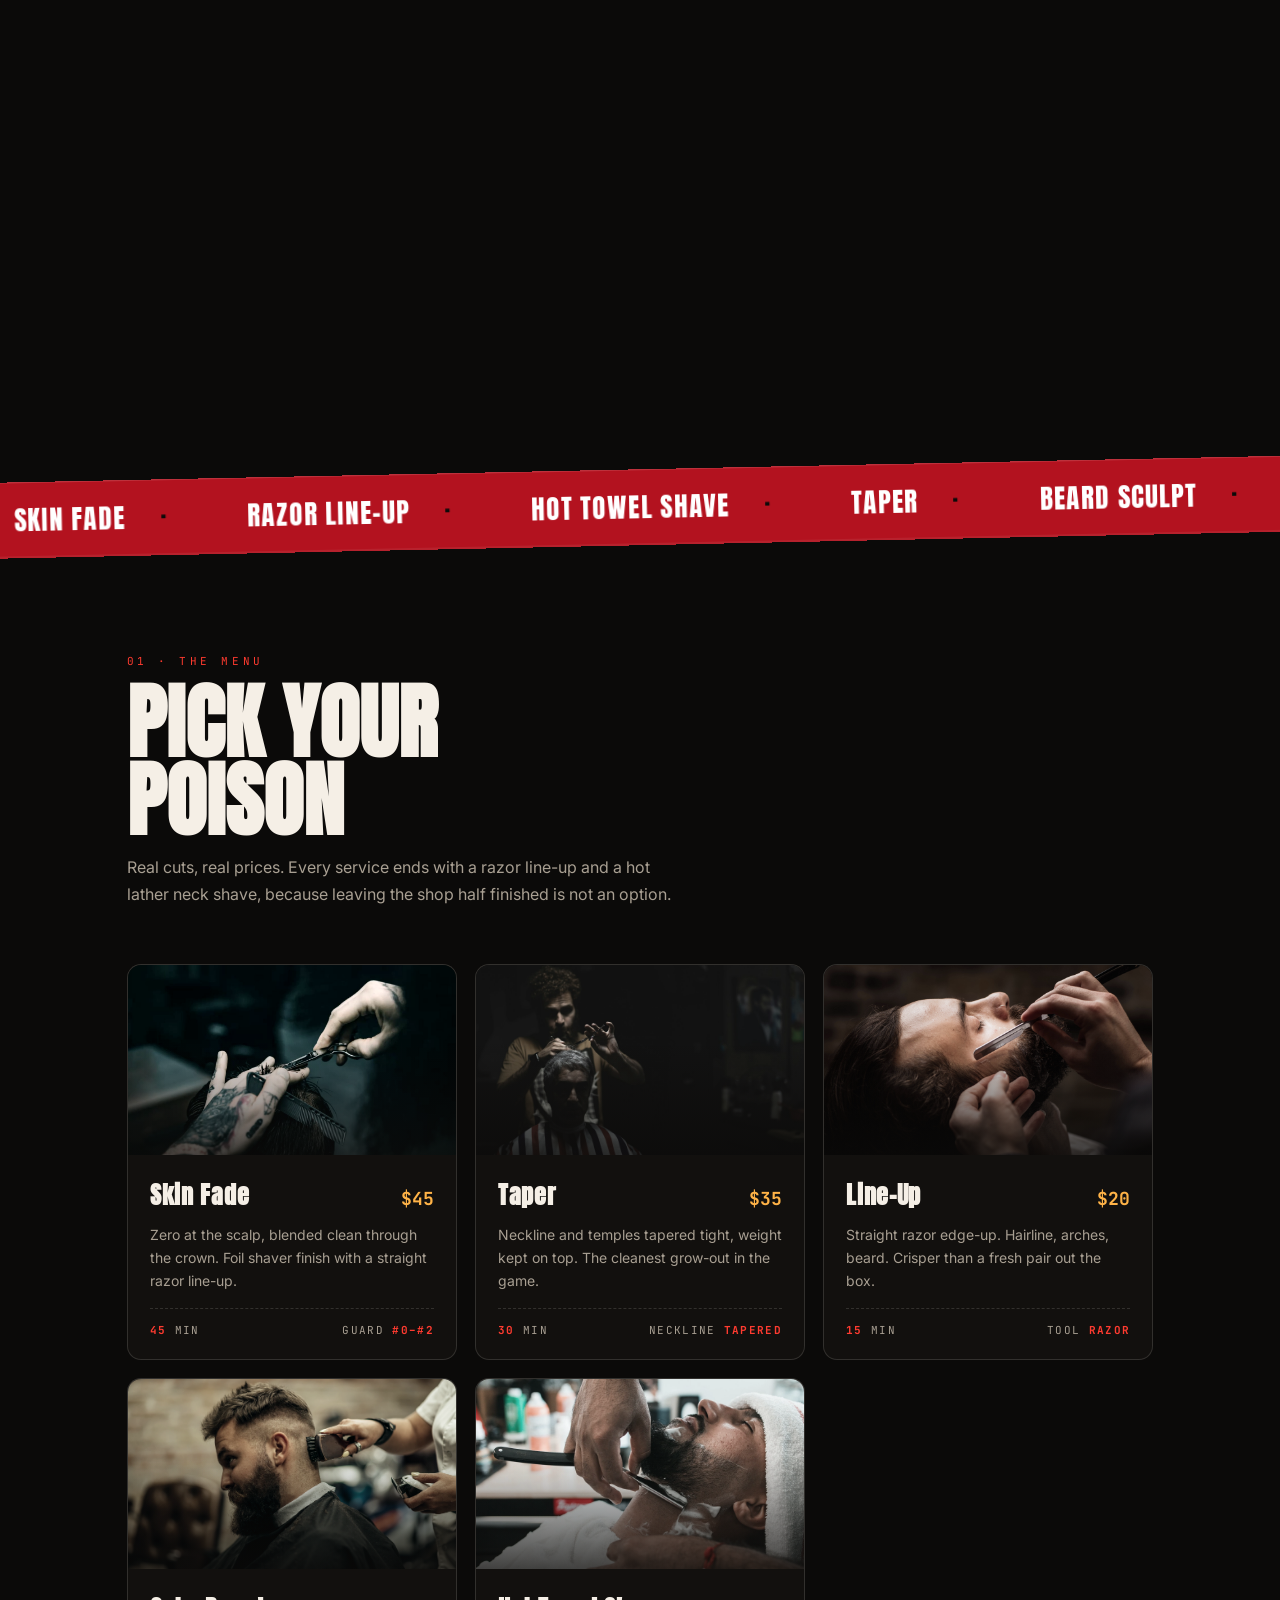
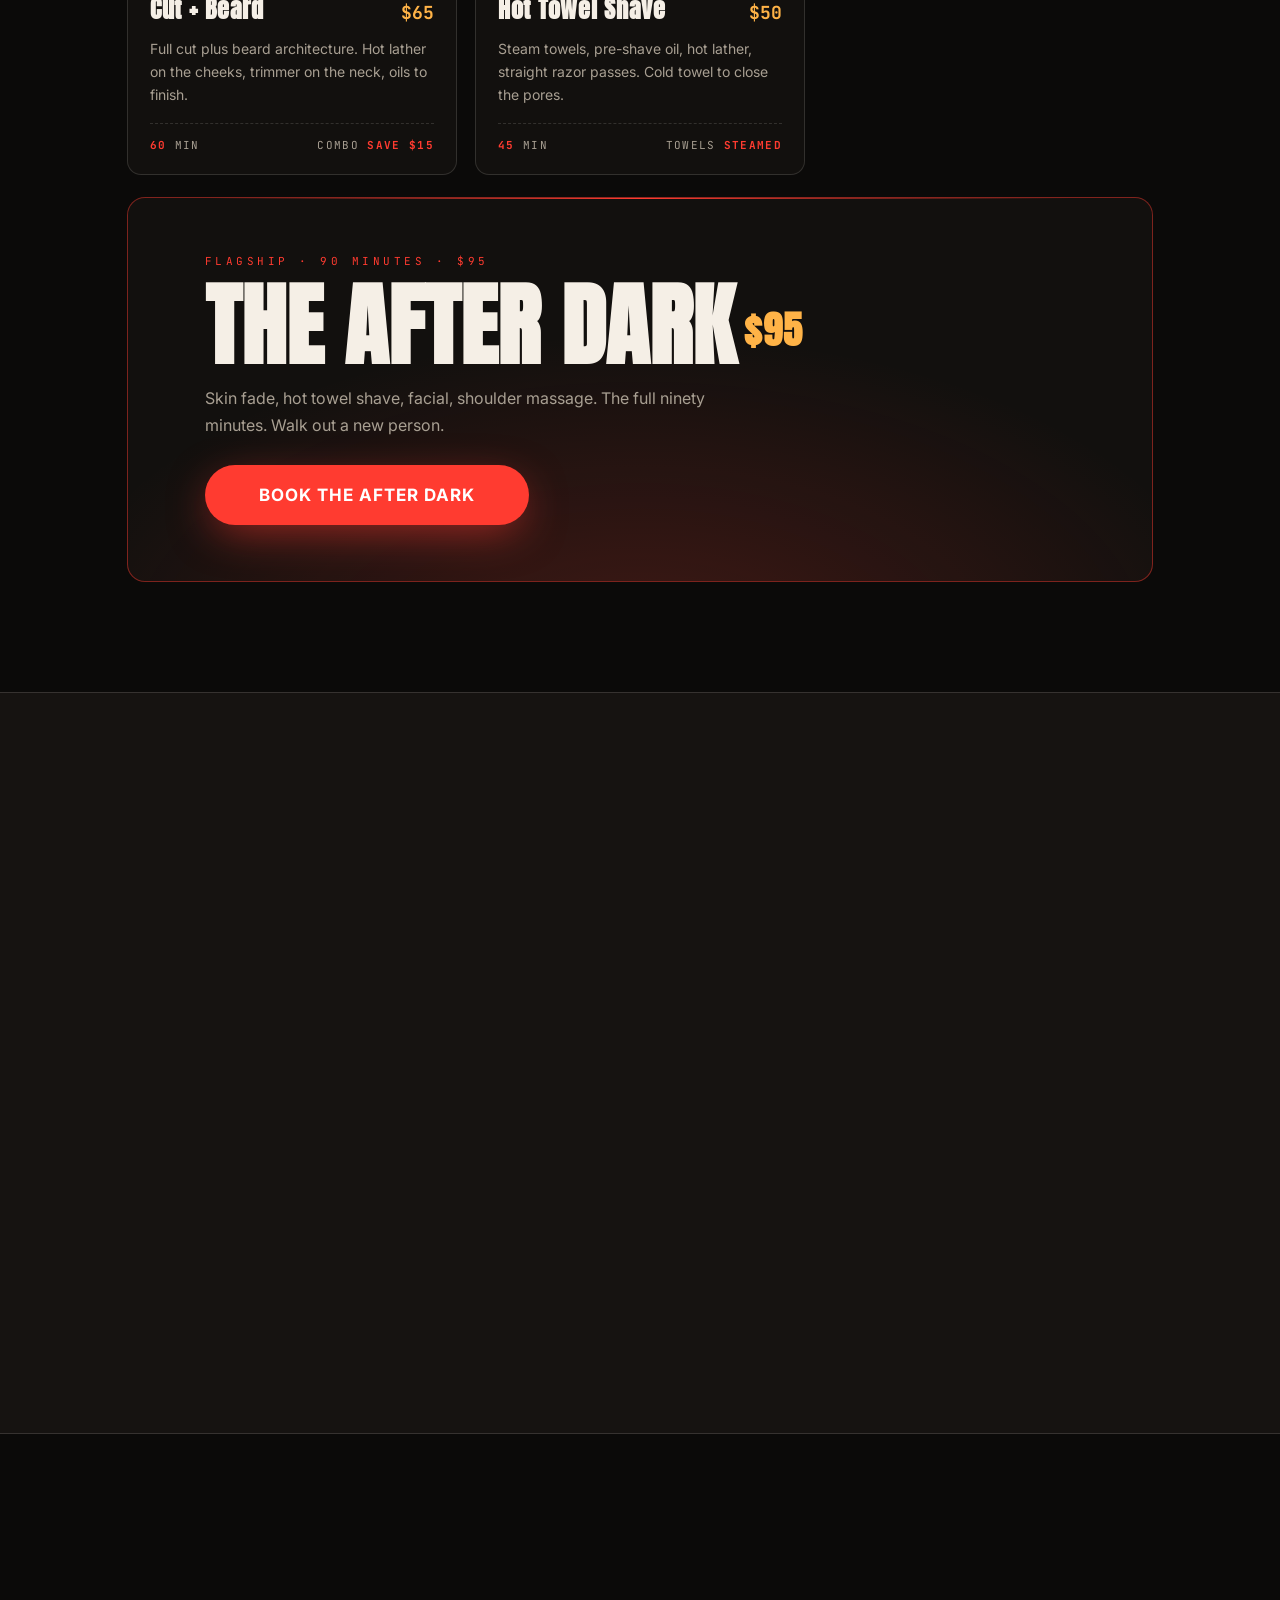
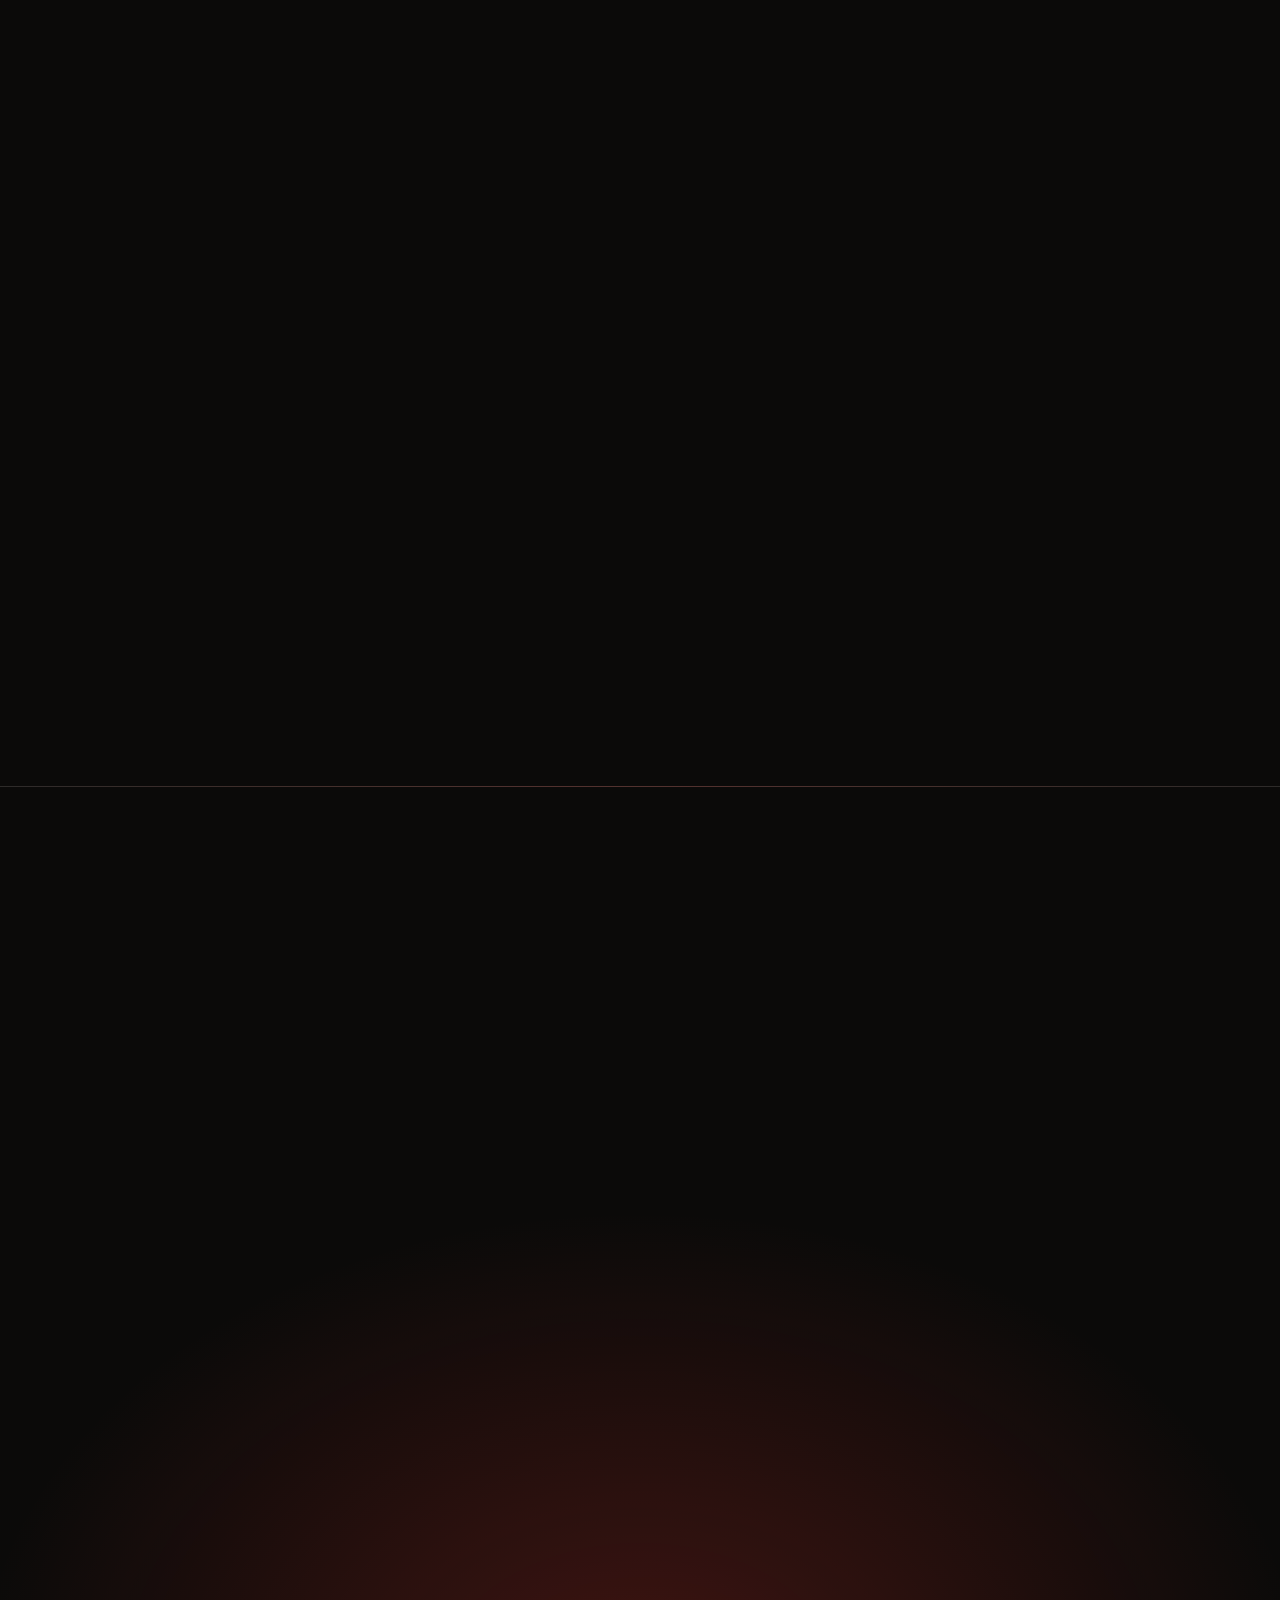
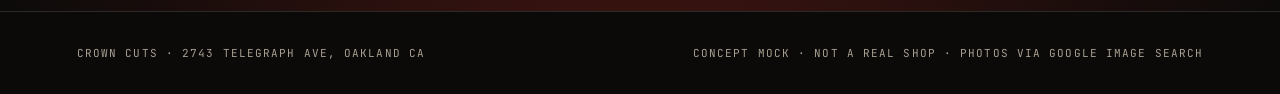
==== commit 1a19c0f4: "Creative passes 1+2: kill HUD badges, staged lighting, consult simulator, razor system After Dark: r" ====
--- a/crown-cuts-after-dark/index.html
+++ b/crown-cuts-after-dark/index.html
@@ -61,15 +61,22 @@
 .hero-title{font-family:'Anton',sans-serif;font-size:clamp(64px,15vw,210px);line-height:.88;letter-spacing:.01em;
   transform:translateY(calc(-46px*var(--p)));text-shadow:0 0 calc(60px*var(--p)) rgba(255,59,48,.55)}
 .hero-title .stroke{color:transparent;-webkit-text-stroke:2px var(--bone)}
-.hero-sub{max-width:520px;margin-top:22px;color:var(--dim);font-size:16px;line-height:1.65;opacity:calc(.35 + .65*var(--p))}
+.hero-sub{max-width:520px;margin-top:22px;color:#cfc9bd;font-size:16px;line-height:1.65;opacity:calc(.82 + .18*var(--p))}
+/* staged lighting: mirror bulbs, red backlight, full warm wash */
+.stg{position:absolute;inset:0;pointer-events:none;mix-blend-mode:screen}
+.stg1{background:radial-gradient(38% 30% at 22% 18%,rgba(255,190,110,.55),transparent 70%),radial-gradient(30% 26% at 78% 14%,rgba(255,190,110,.45),transparent 70%);
+  opacity:clamp(0,calc((var(--p) - .08)*4),.85)}
+.stg2{background:radial-gradient(46% 60% at 88% 55%,rgba(255,45,45,.5),transparent 70%);
+  opacity:clamp(0,calc((var(--p) - .38)*4),.75)}
+.stg3{background:radial-gradient(90% 75% at 50% 45%,rgba(255,170,90,.34),transparent 75%);
+  opacity:clamp(0,calc((var(--p) - .68)*4),.9)}
 .hero-lights{font-family:'JetBrains Mono',monospace;font-size:11px;letter-spacing:.24em;color:var(--red);margin-top:18px;opacity:var(--p)}
-.hero-hudrow{position:absolute;top:76px;right:26px;font-family:'JetBrains Mono',monospace;font-size:11px;letter-spacing:.2em;
-  color:var(--bone);text-align:right;opacity:.85}
-.hero-hudrow b{color:var(--red)}
 
 /* ---------- marquee ---------- */
 .marquee{position:relative;z-index:2;border-top:1px solid var(--line);border-bottom:1px solid var(--line);
-  background:var(--red-deep);overflow:hidden;padding:16px 0;transform:rotate(-1.2deg) scale(1.02)}
+  background:var(--red-deep);overflow:hidden;padding:16px 0;transform:rotate(-1.2deg) scale(1.02);
+  animation:neonflick 11s infinite}
+@keyframes neonflick{0%,100%{opacity:1}3%{opacity:.55}4.5%{opacity:1}41%{opacity:1}42%{opacity:.4}43.5%{opacity:1}44.5%{opacity:.7}45.5%{opacity:1}77%{opacity:1}78%{opacity:.5}79.5%{opacity:1}}
 .marquee-track{display:flex;gap:0;width:max-content;animation:mq 26s linear infinite}
 .marquee span{font-family:'Anton',sans-serif;font-size:26px;letter-spacing:.06em;color:#fff;white-space:nowrap;padding:0 26px}
 .marquee span i{font-style:normal;color:var(--ink);padding:0 26px}
@@ -92,8 +99,12 @@
   transition:transform .45s cubic-bezier(.2,.7,.2,1),border-color .45s,box-shadow .45s;cursor:default}
 .card:hover{transform:translateY(-10px);border-color:rgba(255,59,48,.55);box-shadow:0 24px 60px -18px rgba(255,59,48,.35)}
 .card .ph{height:190px;overflow:hidden;position:relative}
-.card .ph img{width:100%;height:100%;object-fit:cover;filter:grayscale(.35) contrast(1.08);transition:transform .8s cubic-bezier(.2,.7,.2,1),filter .8s}
+.card .ph img{width:100%;height:100%;object-fit:cover;filter:grayscale(.85) brightness(.62) contrast(1.05);transition:transform .8s cubic-bezier(.2,.7,.2,1),filter 1.4s ease}
+.card.on .ph img{filter:grayscale(.35) brightness(1) contrast(1.08)}
 .card:hover .ph img{transform:scale(1.08);filter:grayscale(0) contrast(1.05)}
+/* neon flicker when the lighting stage changes */
+.hero-title.flick{animation:flick .45s steps(2,jump-none)}
+@keyframes flick{0%{opacity:1}25%{opacity:.35}50%{opacity:1}75%{opacity:.55}100%{opacity:1}}
 .card .ph::after{content:"";position:absolute;inset:0;background:linear-gradient(180deg,transparent 40%,rgba(11,10,9,.75))}
 .card .body{padding:22px}
 .card .row{display:flex;justify-content:space-between;align-items:baseline;margin-bottom:10px}
@@ -153,6 +164,10 @@
 .book .hours{margin-top:64px}
 .book-grid{display:grid;grid-template-columns:.85fr 1.15fr;gap:56px;align-items:center;text-align:left}
 .book-img{position:relative;border-radius:16px;overflow:hidden;border:1px solid var(--line);transform:rotate(1.2deg)}
+.book-img::after{content:"";position:absolute;inset:0;pointer-events:none;
+  background:radial-gradient(48% 62% at 50% 38%,rgba(255,70,70,.30),transparent 70%);
+  animation:poleglow 3.4s ease-in-out infinite}
+@keyframes polegglow{0%,100%{opacity:.45}50%{opacity:1}}
 .book-img img{width:100%;height:460px;object-fit:cover;filter:saturate(1.05)}
 .book-img .chip{position:absolute;top:18px;left:18px;animation:float 5s ease-in-out infinite}
 .book-copy .sec-title{font-size:clamp(52px,7vw,110px)}
@@ -189,7 +204,6 @@
   .hud .hide-m{display:none}
   .mbar{display:flex}
   body{padding-bottom:76px}
-  .hero-hudrow{display:none}
 }
 @media(prefers-reduced-motion:reduce){
   *,*::before,*::after{animation-duration:.001s!important;transition-duration:.001s!important}
@@ -215,12 +229,14 @@
     <div class="hero-bg"><img src="../assets/ad-hero.jpg" alt="Barber giving a scissor cut in a dark Oakland shop"></div>
     <div class="hero-shade"></div>
     <div class="hero-glow"></div>
-    <div class="hero-hudrow">LIGHTING <b id="lightPct">12%</b><br>CLIPPERS <b>ARMED</b><br>CHAIR <b>02 / 04</b></div>
+    <div class="stg stg1"></div>
+    <div class="stg stg2"></div>
+    <div class="stg stg3"></div>
     <div class="hero-copy">
-      <div class="kicker">OAKLAND, CA · EST. 2019 · WALK-INS WELCOME</div>
+      <div class="kicker">OAKLAND, CA · WALK-INS WELCOME</div>
       <h1 class="hero-title">CROWN<br><span class="stroke">AFTER DARK</span></h1>
       <p class="hero-sub">Skin fades, razor line-ups, hot towel shaves. The shop stays lit late and the clippers stay sharp. Scroll to turn the lights on.</p>
-      <div class="hero-lights">▸ KEEP SCROLLING · THE SHOP WAKES UP</div>
+      <div class="hero-lights" id="stageLabel">▸ KEEP SCROLLING · THE SHOP WAKES UP</div>
     </div>
   </div>
 </div>
@@ -354,13 +370,23 @@
 // ---------- scroll-scrubbed hero ----------
 const pin = document.getElementById('heroPin');
 const hint = document.getElementById('scrollHint');
-const lightPct = document.getElementById('lightPct');
+const stageLabel = document.getElementById('stageLabel');
+const STAGES = ['▸ KEEP SCROLLING · THE SHOP WAKES UP','▸ MIRROR BULBS ON','▸ OPEN SIGN LIT','▸ STATION LIGHTS UP','▸ POLE SPINNING · FULL SHOP'];
+let lastStage = 0;
+const heroTitle = document.querySelector('.hero-title');
 function scrub(){
   const r = pin.getBoundingClientRect();
   const total = r.height - innerHeight;
   let p = total > 0 ? Math.min(1, Math.max(0, -r.top / total)) : 1;
   document.documentElement.style.setProperty('--p', p.toFixed(3));
-  lightPct.textContent = Math.round(12 + 88*p) + '%';
+  const si = Math.min(4, Math.floor(p * 5));
+  stageLabel.textContent = STAGES[si];
+  if(si !== lastStage){
+    lastStage = si;
+    heroTitle.classList.remove('flick');
+    void heroTitle.offsetWidth;
+    heroTitle.classList.add('flick');
+  }
   hint.style.opacity = p > .04 ? 0 : 1;
 }
 let ticking = false;
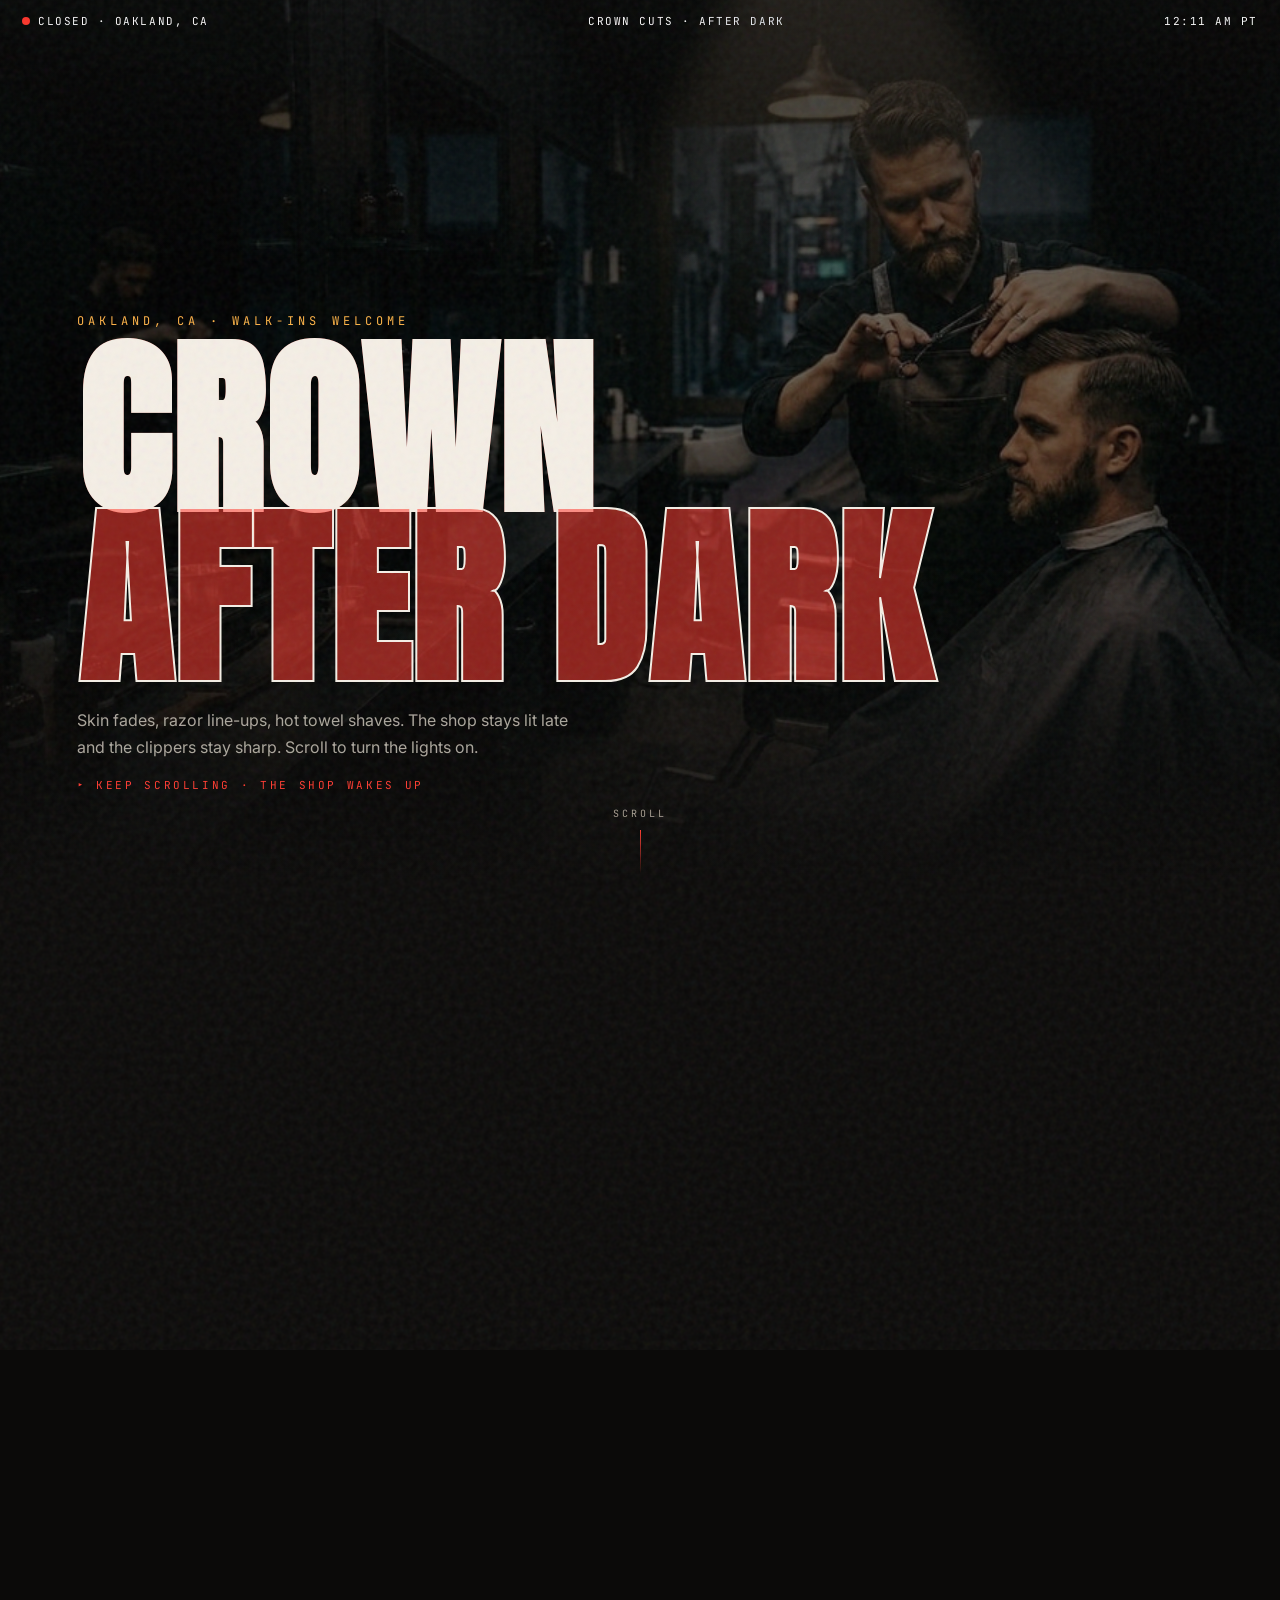
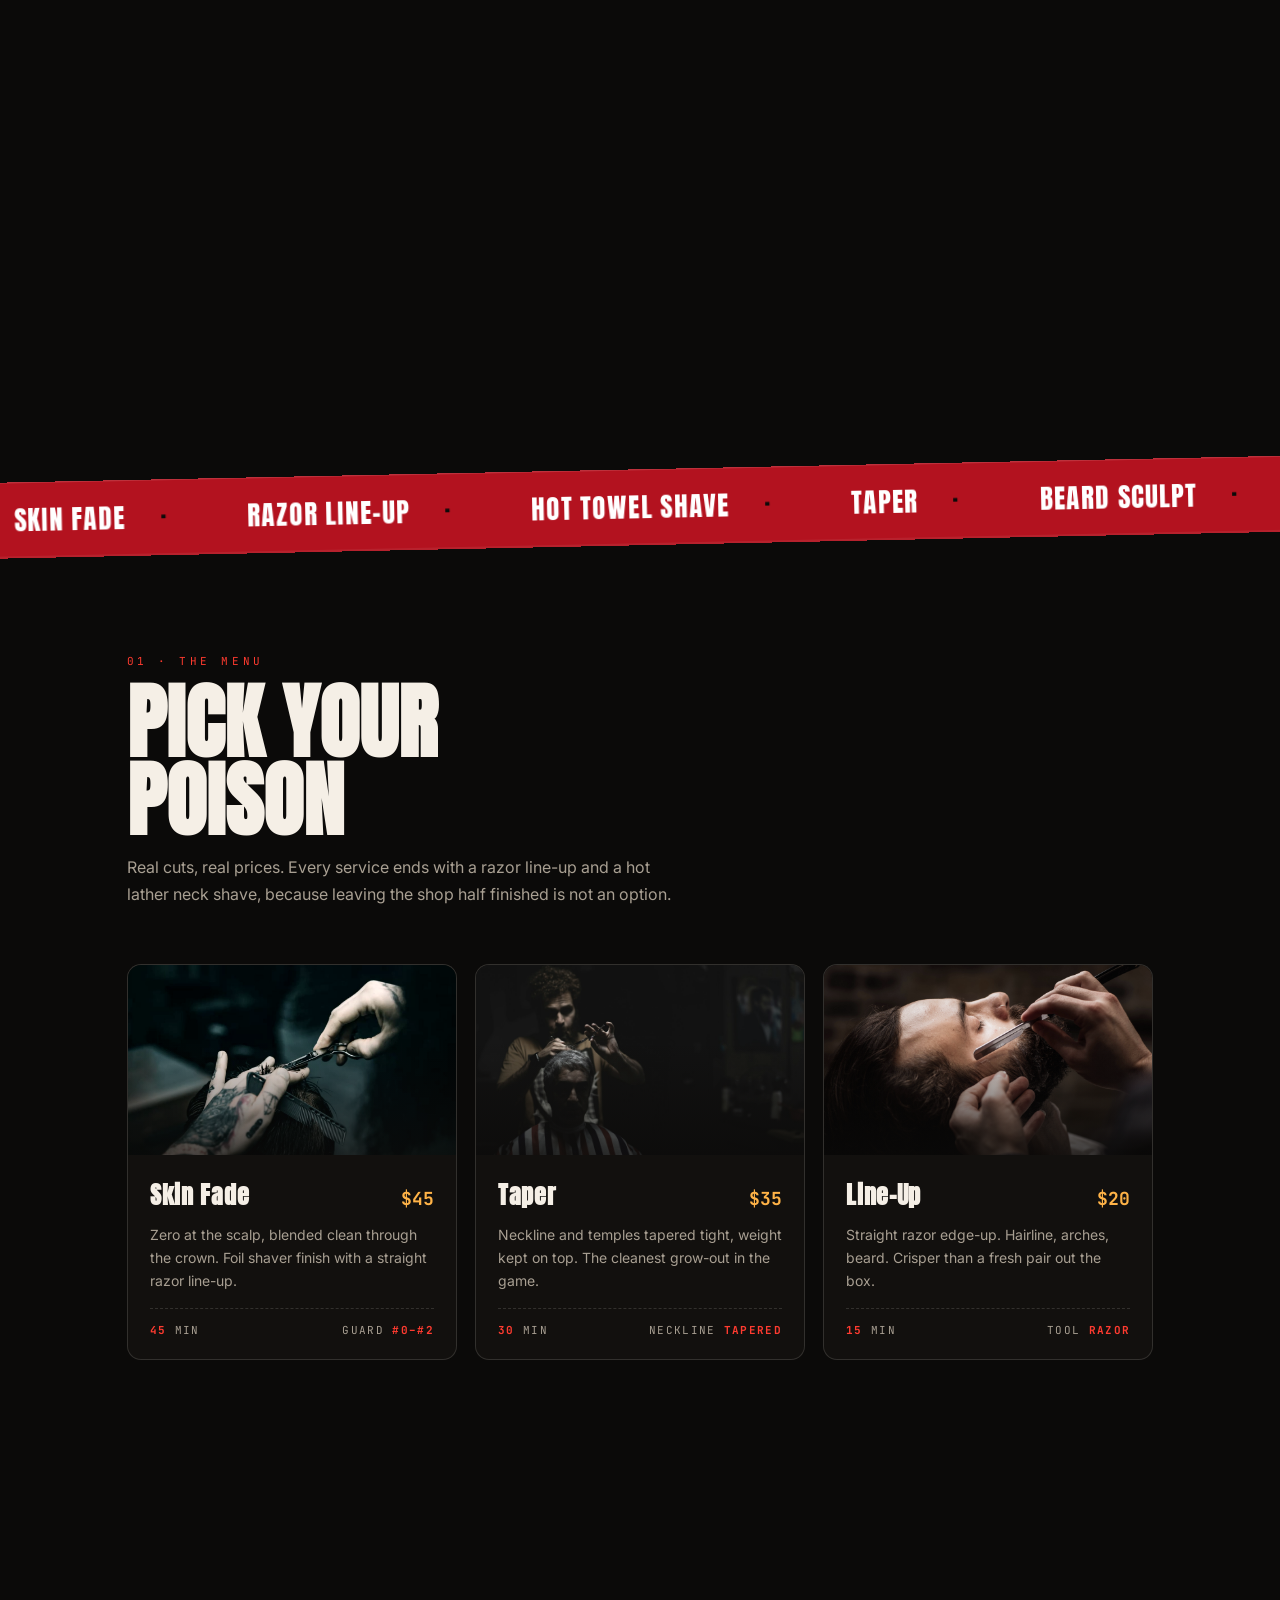
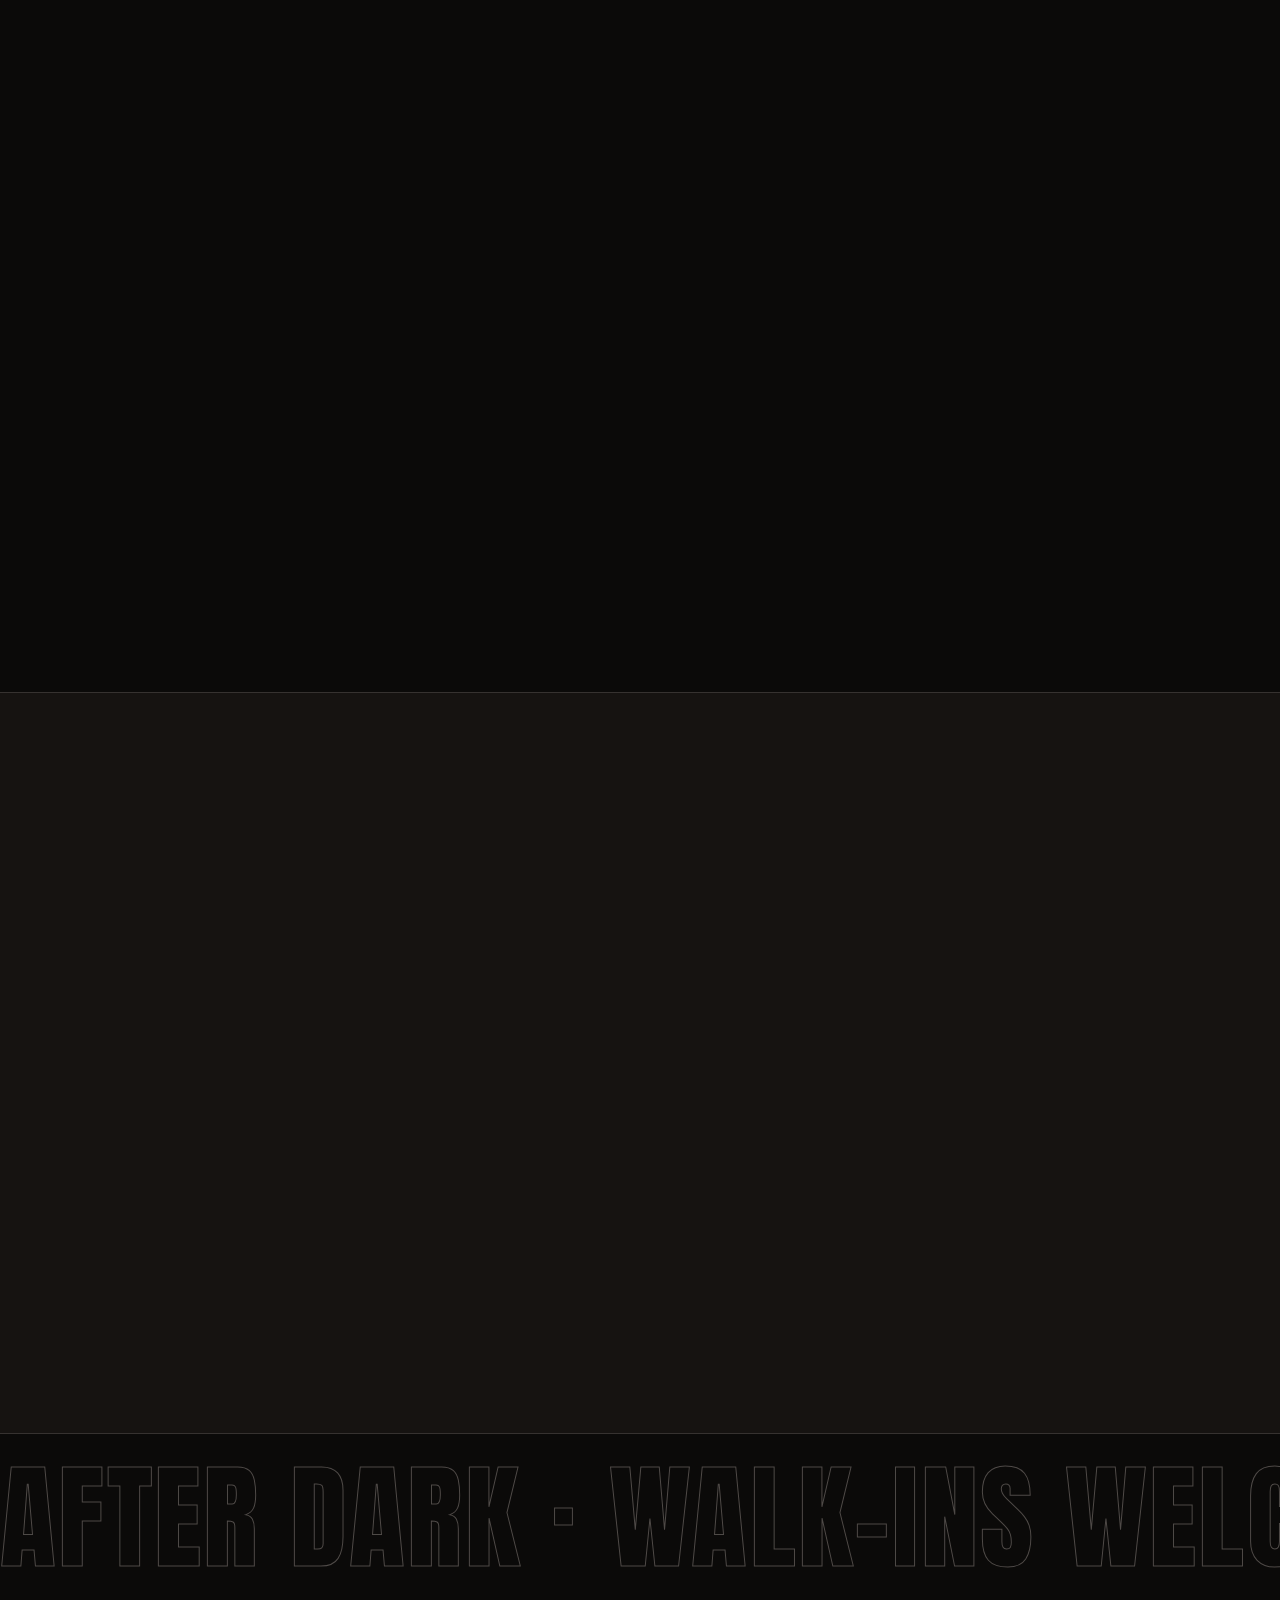
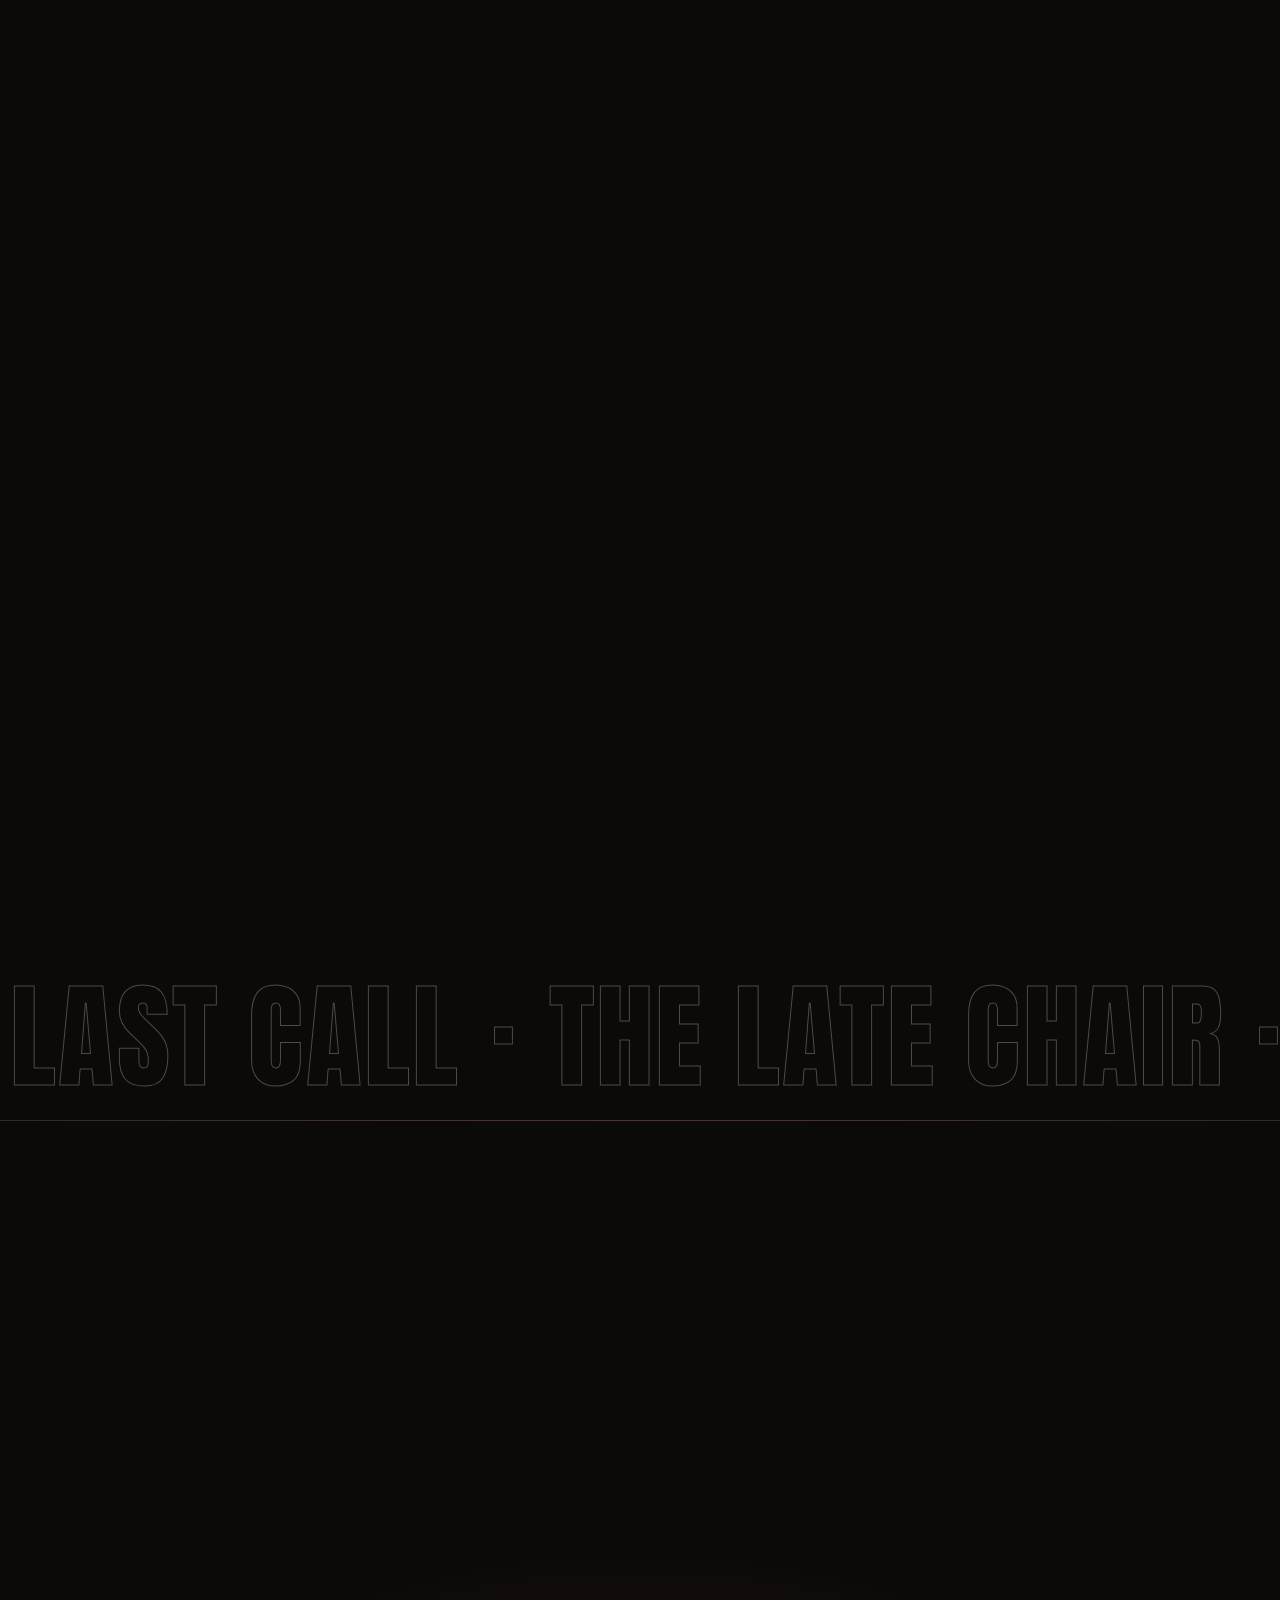
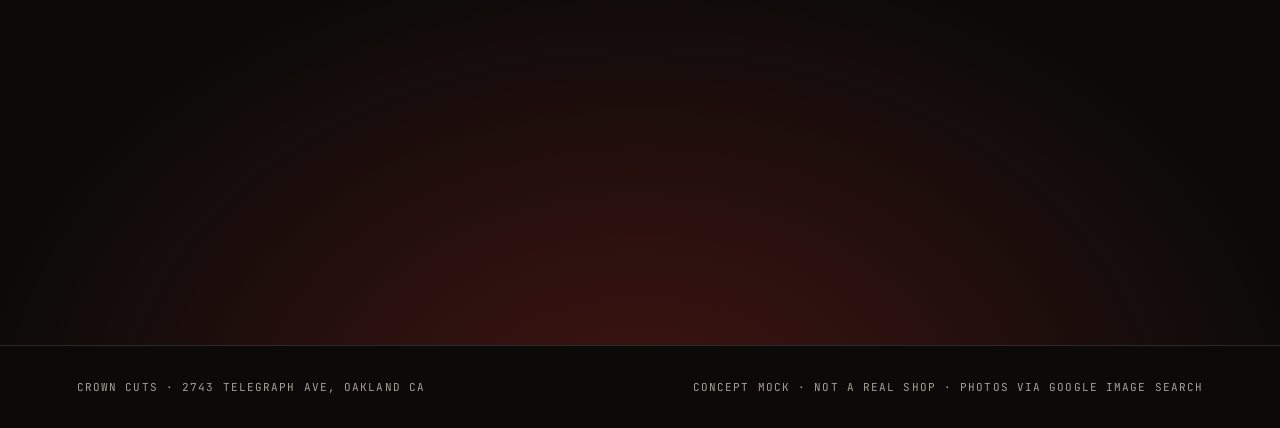
==== commit 11a8193b: "Kinetic type pass: scroll-scrubbed bands + per-letter hero drift All three sites: giant outlined typ" ====
--- a/crown-cuts-after-dark/index.html
+++ b/crown-cuts-after-dark/index.html
@@ -72,6 +72,14 @@
   opacity:clamp(0,calc((var(--p) - .68)*4),.9)}
 .hero-lights{font-family:'JetBrains Mono',monospace;font-size:11px;letter-spacing:.24em;color:var(--red);margin-top:18px;opacity:var(--p)}
 
+/* scroll-scrubbed kinetic type band */
+.scrubband{overflow:hidden;white-space:nowrap;padding:26px 0;user-select:none;position:relative;z-index:2}
+.scrubtrack{display:inline-block;font-family:'Anton',sans-serif;font-size:clamp(64px,9vw,148px);line-height:1;
+  letter-spacing:.02em;color:transparent;-webkit-text-stroke:1px rgba(255,240,235,.28);will-change:transform}
+/* per-letter hero drift */
+.hero-title .kl{display:inline-block;will-change:transform}
+.hero-bg img{transform:scale(calc(1 + var(--p,0)*.12))}
+
 /* ---------- marquee ---------- */
 .marquee{position:relative;z-index:2;border-top:1px solid var(--line);border-bottom:1px solid var(--line);
   background:var(--red-deep);overflow:hidden;padding:16px 0;transform:rotate(-1.2deg) scale(1.02);
@@ -310,6 +318,8 @@
   </div>
 </div></section>
 
+<div class="scrubband" aria-hidden="true"><div class="scrubtrack">AFTER DARK · WALK-INS WELCOME · </div></div>
+
 <!-- ARSENAL -->
 <section><div class="wrap">
   <div class="sec-label rv">03 · THE ARSENAL</div>
@@ -328,6 +338,8 @@
   </div>
 </div></section>
 
+<div class="scrubband flip" aria-hidden="true"><div class="scrubtrack">LAST CALL · THE LATE CHAIR · </div></div>
+
 <!-- BOOKING -->
 <section class="book"><div class="wrap">
   <div class="book-grid">
@@ -374,6 +386,41 @@
 const STAGES = ['▸ KEEP SCROLLING · THE SHOP WAKES UP','▸ MIRROR BULBS ON','▸ OPEN SIGN LIT','▸ STATION LIGHTS UP','▸ POLE SPINNING · FULL SHOP'];
 let lastStage = 0;
 const heroTitle = document.querySelector('.hero-title');
+
+// ---------- kinetic type ----------
+const RM_ALL = matchMedia('(prefers-reduced-motion: reduce)').matches;
+function splitLetters(el){
+  const walker = document.createTreeWalker(el, NodeFilter.SHOW_TEXT);
+  const nodes = [];
+  while(walker.nextNode()) nodes.push(walker.currentNode);
+  nodes.forEach(n=>{
+    const frag = document.createDocumentFragment();
+    [...n.textContent].forEach(ch=>{
+      if(ch === ' ' || ch.trim() === ''){ frag.appendChild(document.createTextNode(' ')); return; }
+      const s = document.createElement('span'); s.className = 'kl'; s.textContent = ch;
+      frag.appendChild(s);
+    });
+    n.parentNode.replaceChild(frag, n);
+  });
+  return [...el.querySelectorAll('.kl')];
+}
+const heroKL = RM_ALL ? [] : splitLetters(heroTitle);
+// scrub bands: triple the content so the travel stays seamless
+const bands = [...document.querySelectorAll('.scrubband')].map(b=>{
+  const t = b.querySelector('.scrubtrack');
+  t.innerHTML += t.innerHTML + t.innerHTML;
+  return {el:b, track:t, flip:b.classList.contains('flip')};
+});
+function driveBands(){
+  if(RM_ALL) return;
+  bands.forEach(b=>{
+    const r = b.el.getBoundingClientRect();
+    const prog = Math.min(1, Math.max(0, (innerHeight - r.top) / (innerHeight + r.height)));
+    const x = b.flip ? (-33.333 + prog*33.333) : (-prog*33.333);
+    b.track.style.transform = 'translateX(' + x.toFixed(2) + '%)';
+  });
+}
+
 function scrub(){
   const r = pin.getBoundingClientRect();
   const total = r.height - innerHeight;
@@ -387,6 +434,12 @@
     void heroTitle.offsetWidth;
     heroTitle.classList.add('flick');
   }
+  // hero letters drift apart as the lights come on
+  if(heroKL.length){
+    const c = (heroKL.length - 1) / 2;
+    heroKL.forEach((s,i)=>{ s.style.transform = 'translateX(' + ((i - c) * p * 18).toFixed(1) + 'px)'; });
+  }
+  driveBands();
   hint.style.opacity = p > .04 ? 0 : 1;
 }
 let ticking = false;
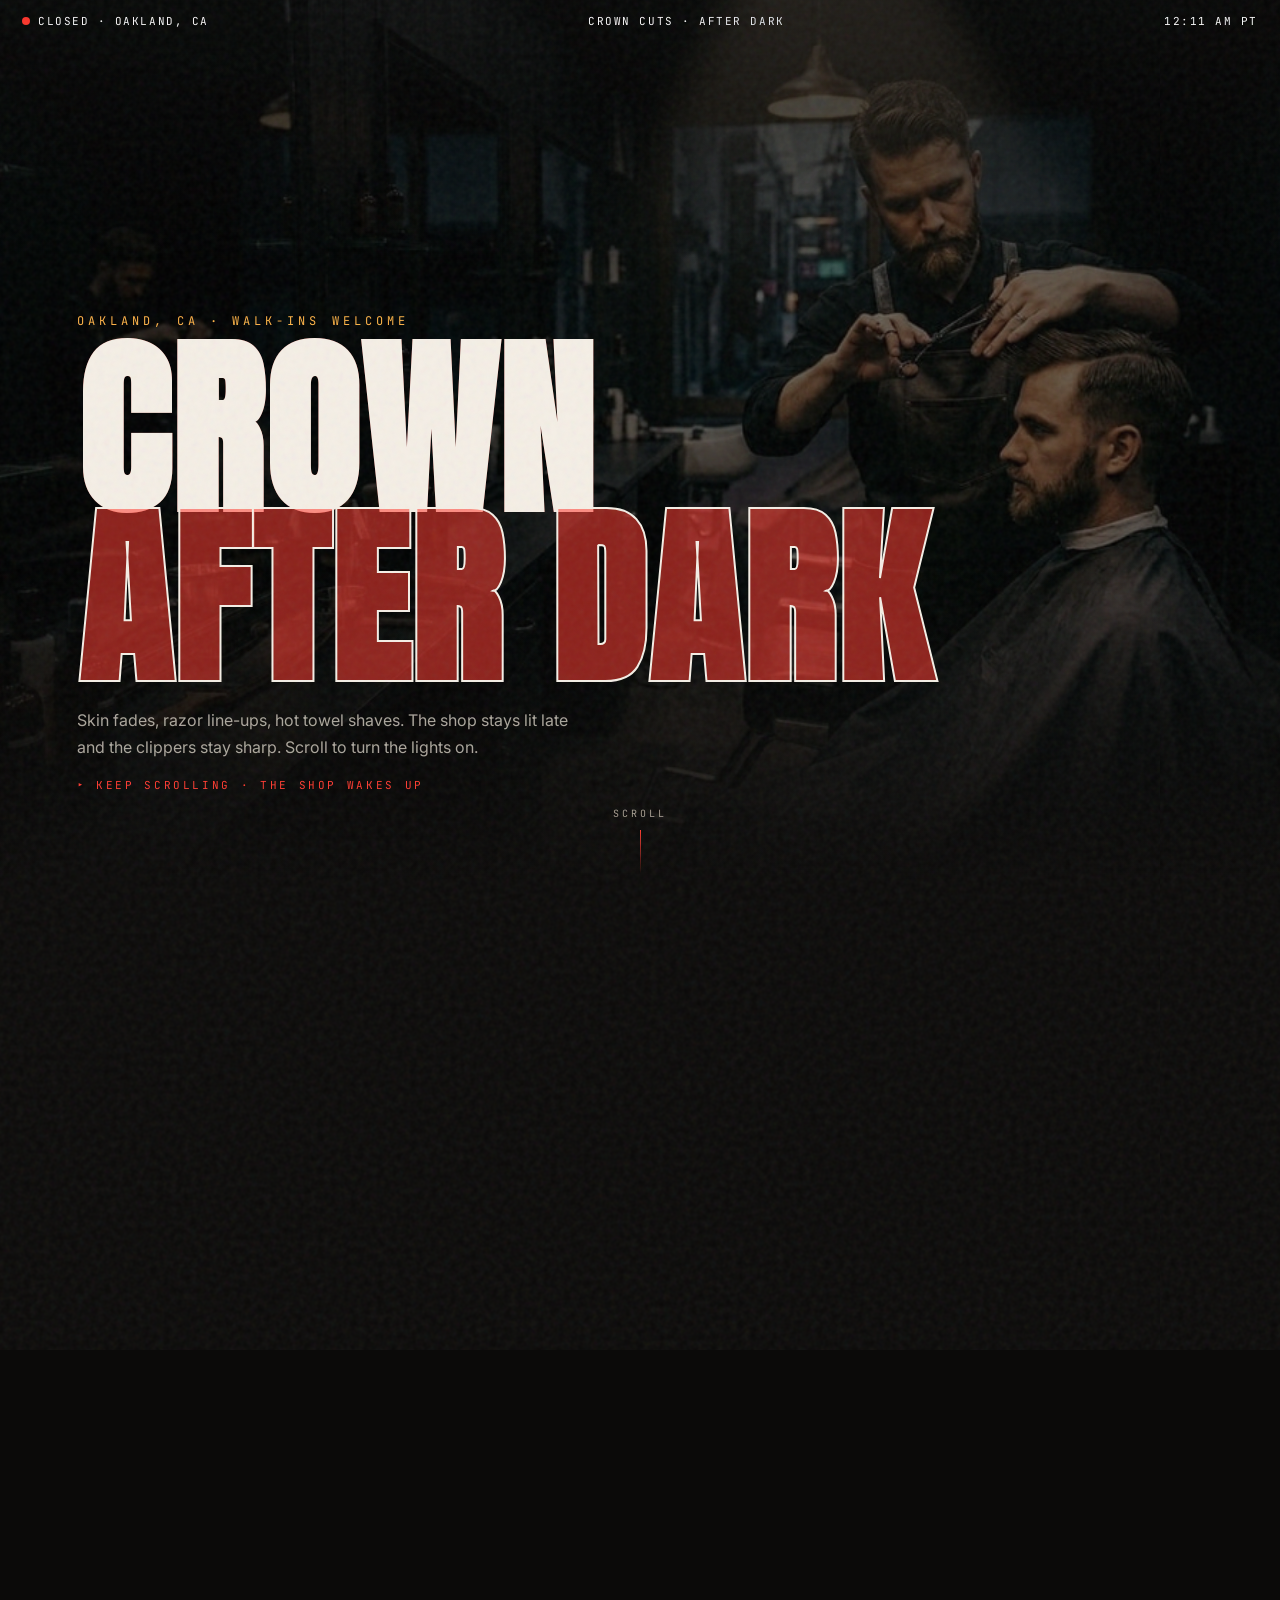
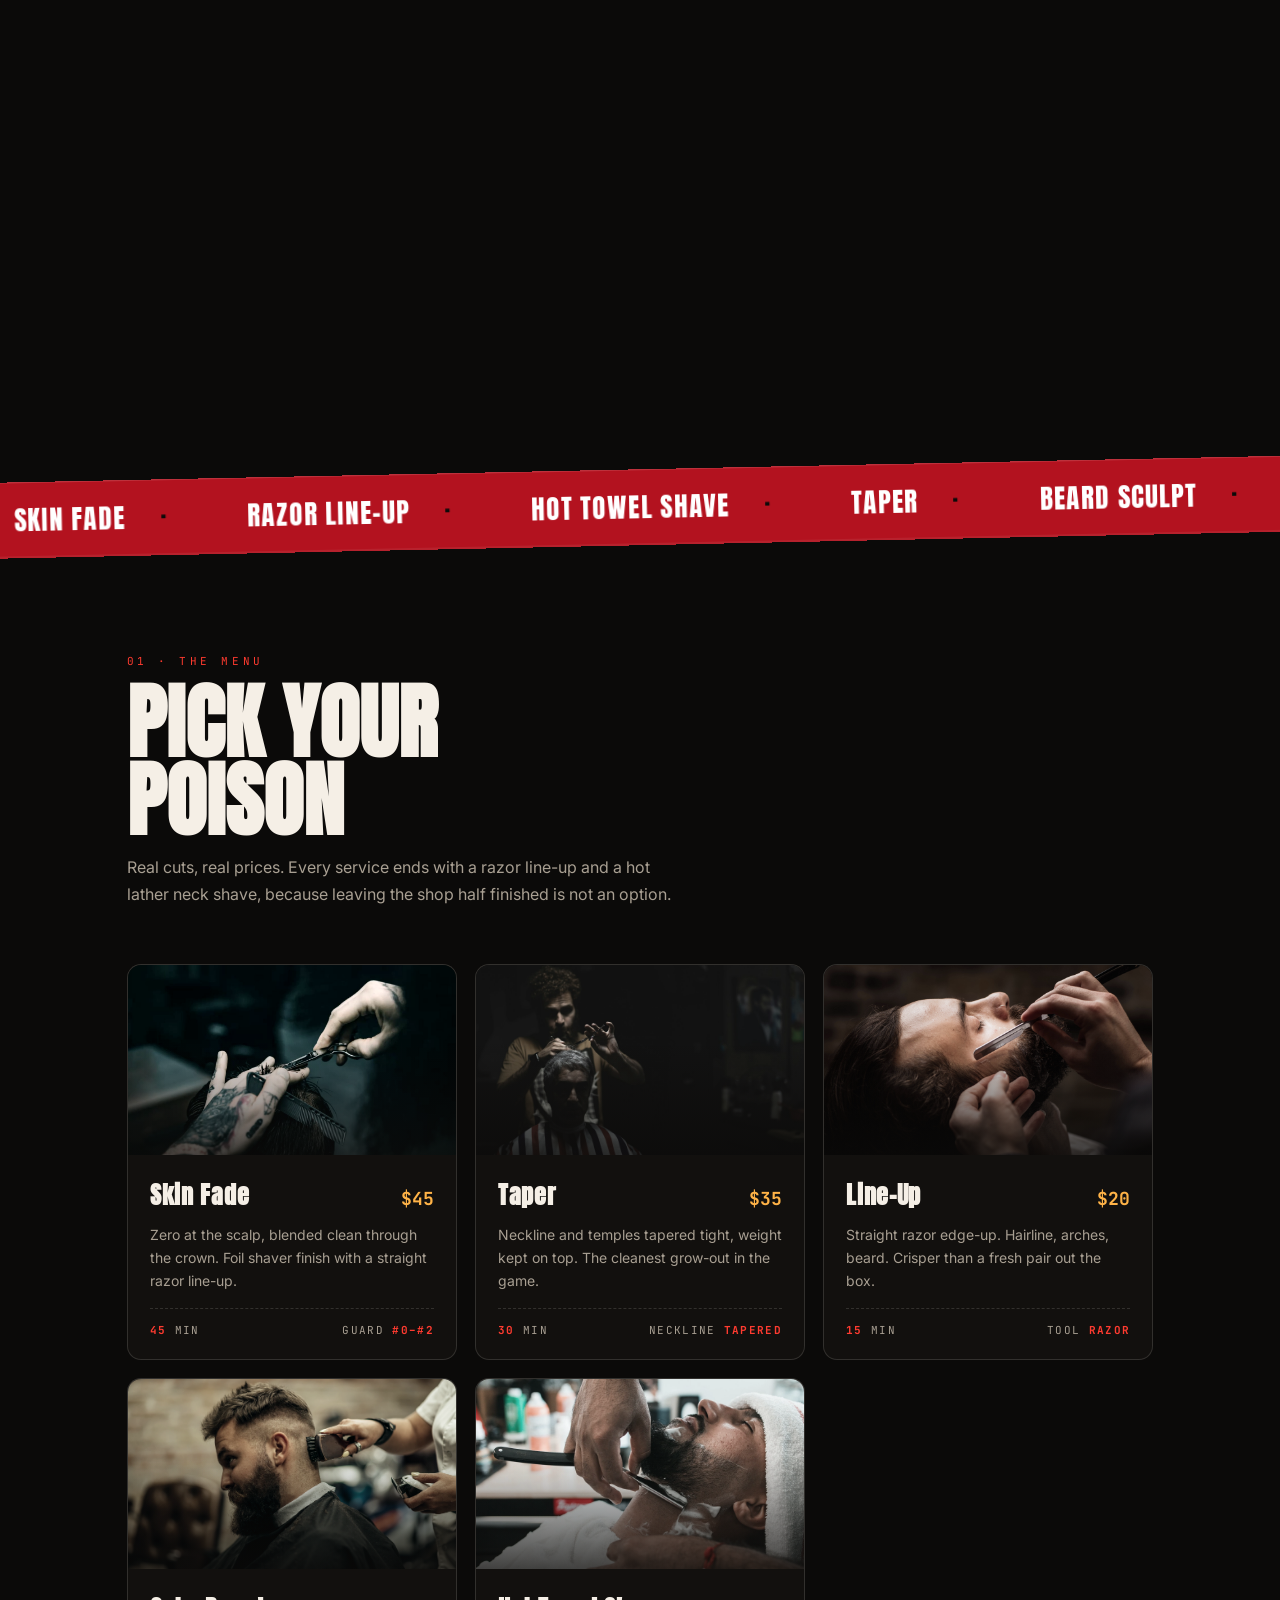
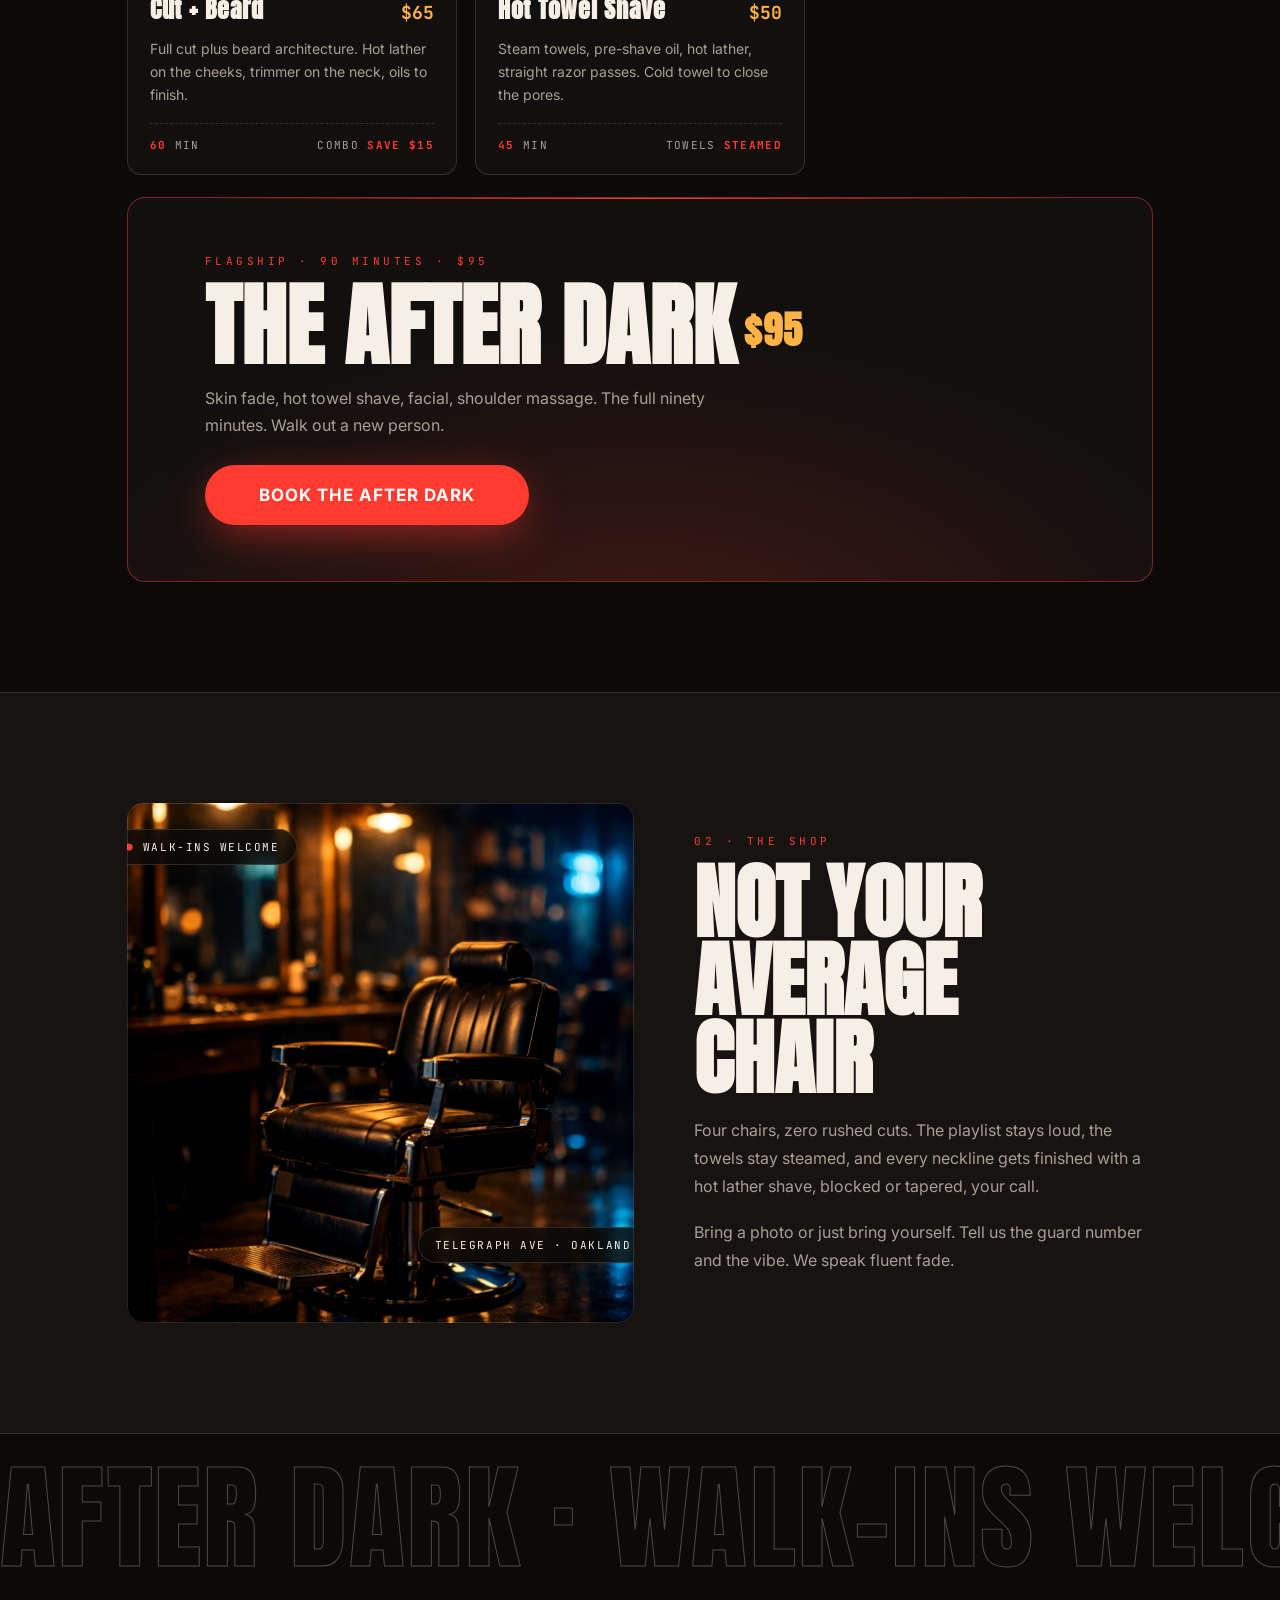
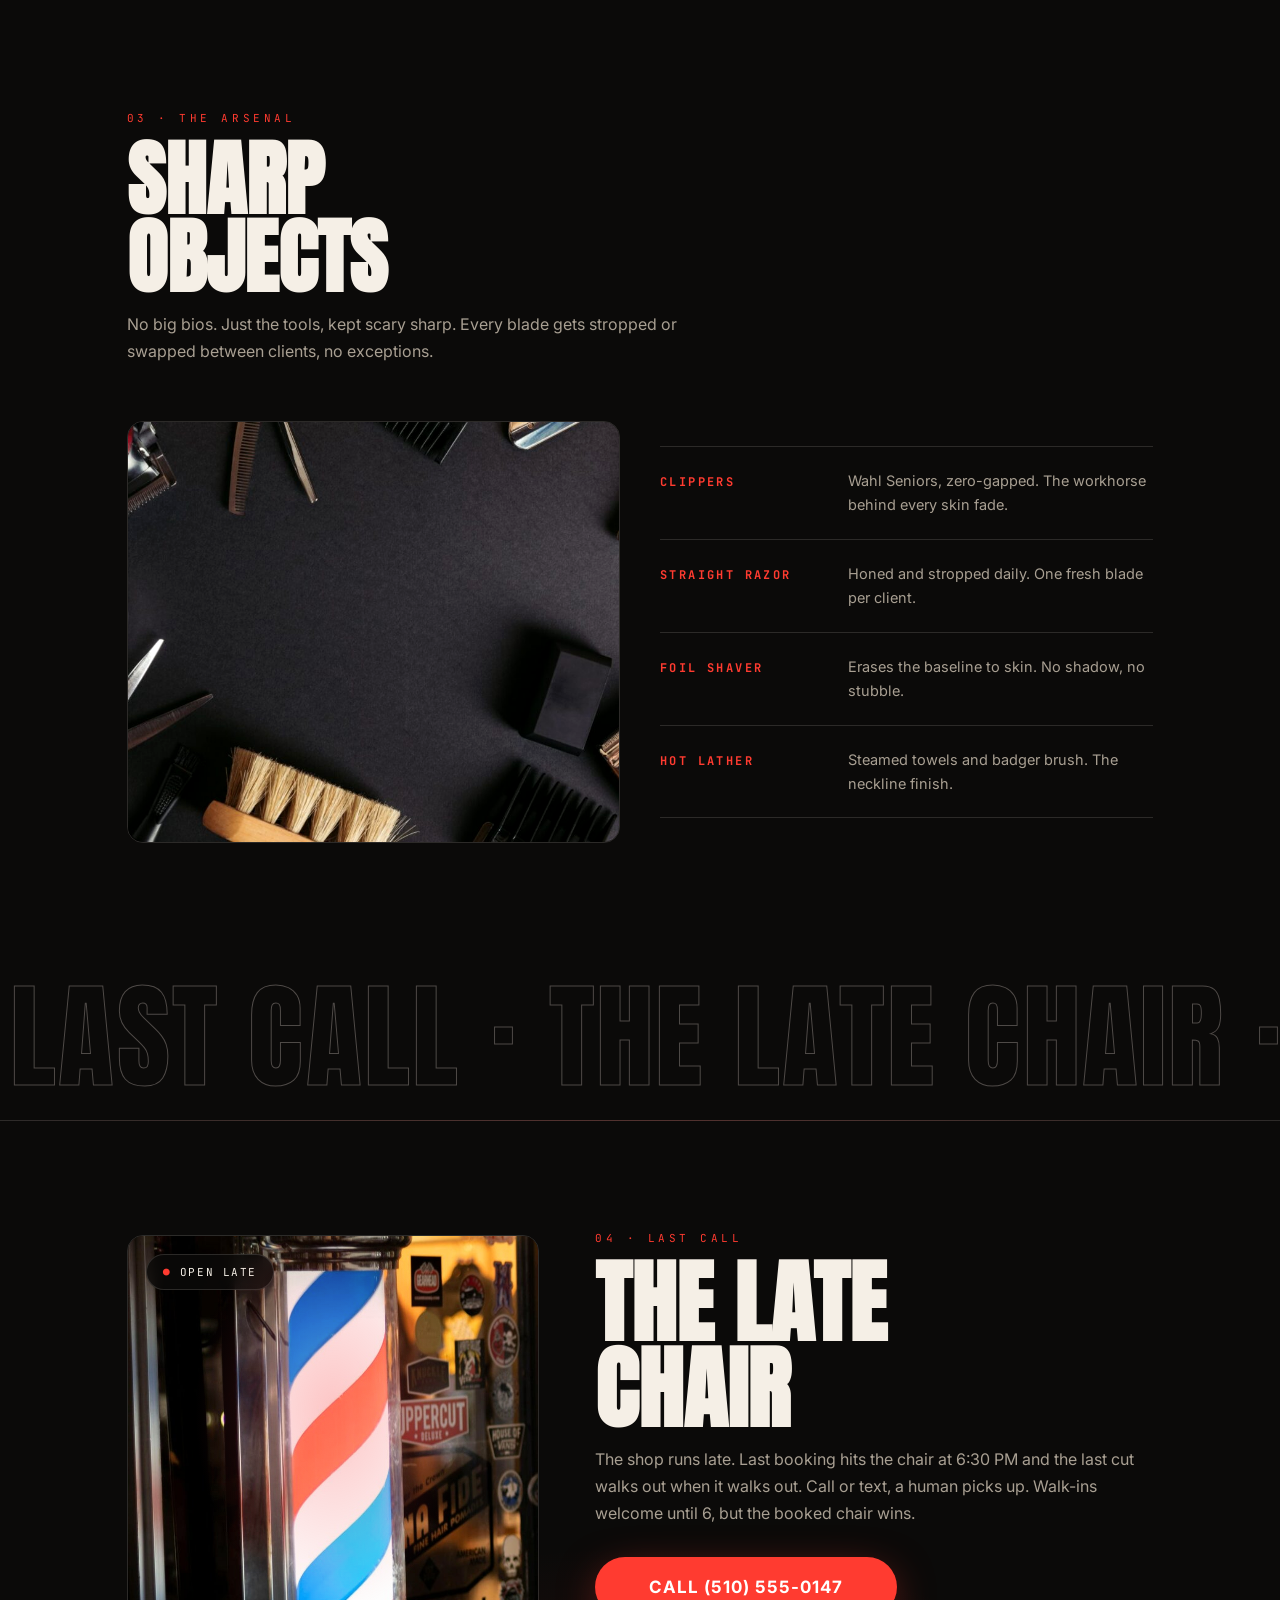
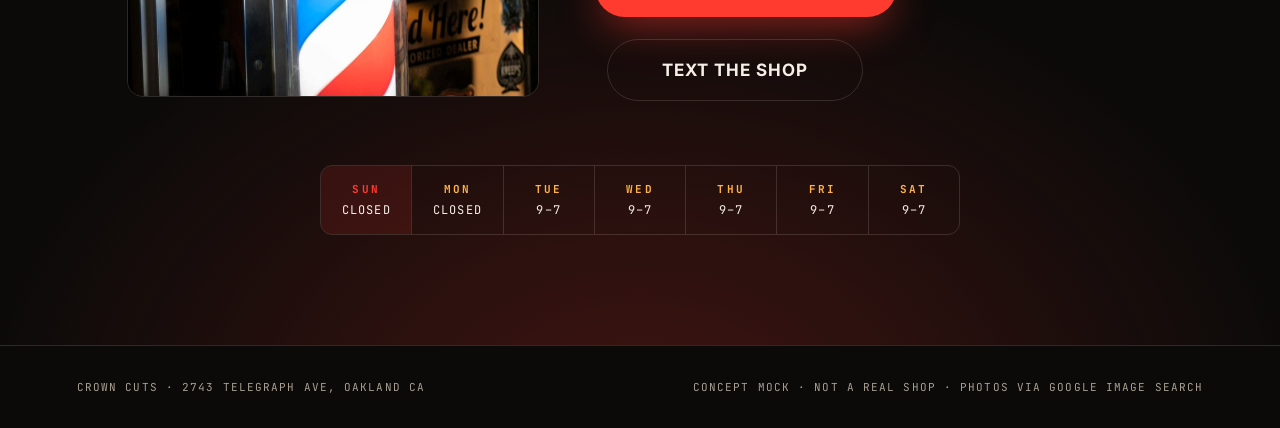
==== commit dbd2a7d2: "Fix: keep kinetic headline words unbreakable on mobile splitLetters now groups letters into .kw word" ====
--- a/crown-cuts-after-dark/index.html
+++ b/crown-cuts-after-dark/index.html
@@ -78,6 +78,7 @@
   letter-spacing:.02em;color:transparent;-webkit-text-stroke:1px rgba(255,240,235,.28);will-change:transform}
 /* per-letter hero drift */
 .hero-title .kl{display:inline-block;will-change:transform}
+.hero-title .kw{display:inline-block;white-space:nowrap}
 .hero-bg img{transform:scale(calc(1 + var(--p,0)*.12))}
 
 /* ---------- marquee ---------- */
@@ -395,10 +396,15 @@
   while(walker.nextNode()) nodes.push(walker.currentNode);
   nodes.forEach(n=>{
     const frag = document.createDocumentFragment();
-    [...n.textContent].forEach(ch=>{
-      if(ch === ' ' || ch.trim() === ''){ frag.appendChild(document.createTextNode(' ')); return; }
-      const s = document.createElement('span'); s.className = 'kl'; s.textContent = ch;
-      frag.appendChild(s);
+    n.textContent.split(/(\s+)/).forEach(part=>{
+      if(part === '') return;
+      if(/^\s+$/.test(part)){ frag.appendChild(document.createTextNode(' ')); return; }
+      const w = document.createElement('span'); w.className = 'kw';
+      [...part].forEach(ch=>{
+        const s = document.createElement('span'); s.className = 'kl'; s.textContent = ch;
+        w.appendChild(s);
+      });
+      frag.appendChild(w);
     });
     n.parentNode.replaceChild(frag, n);
   });
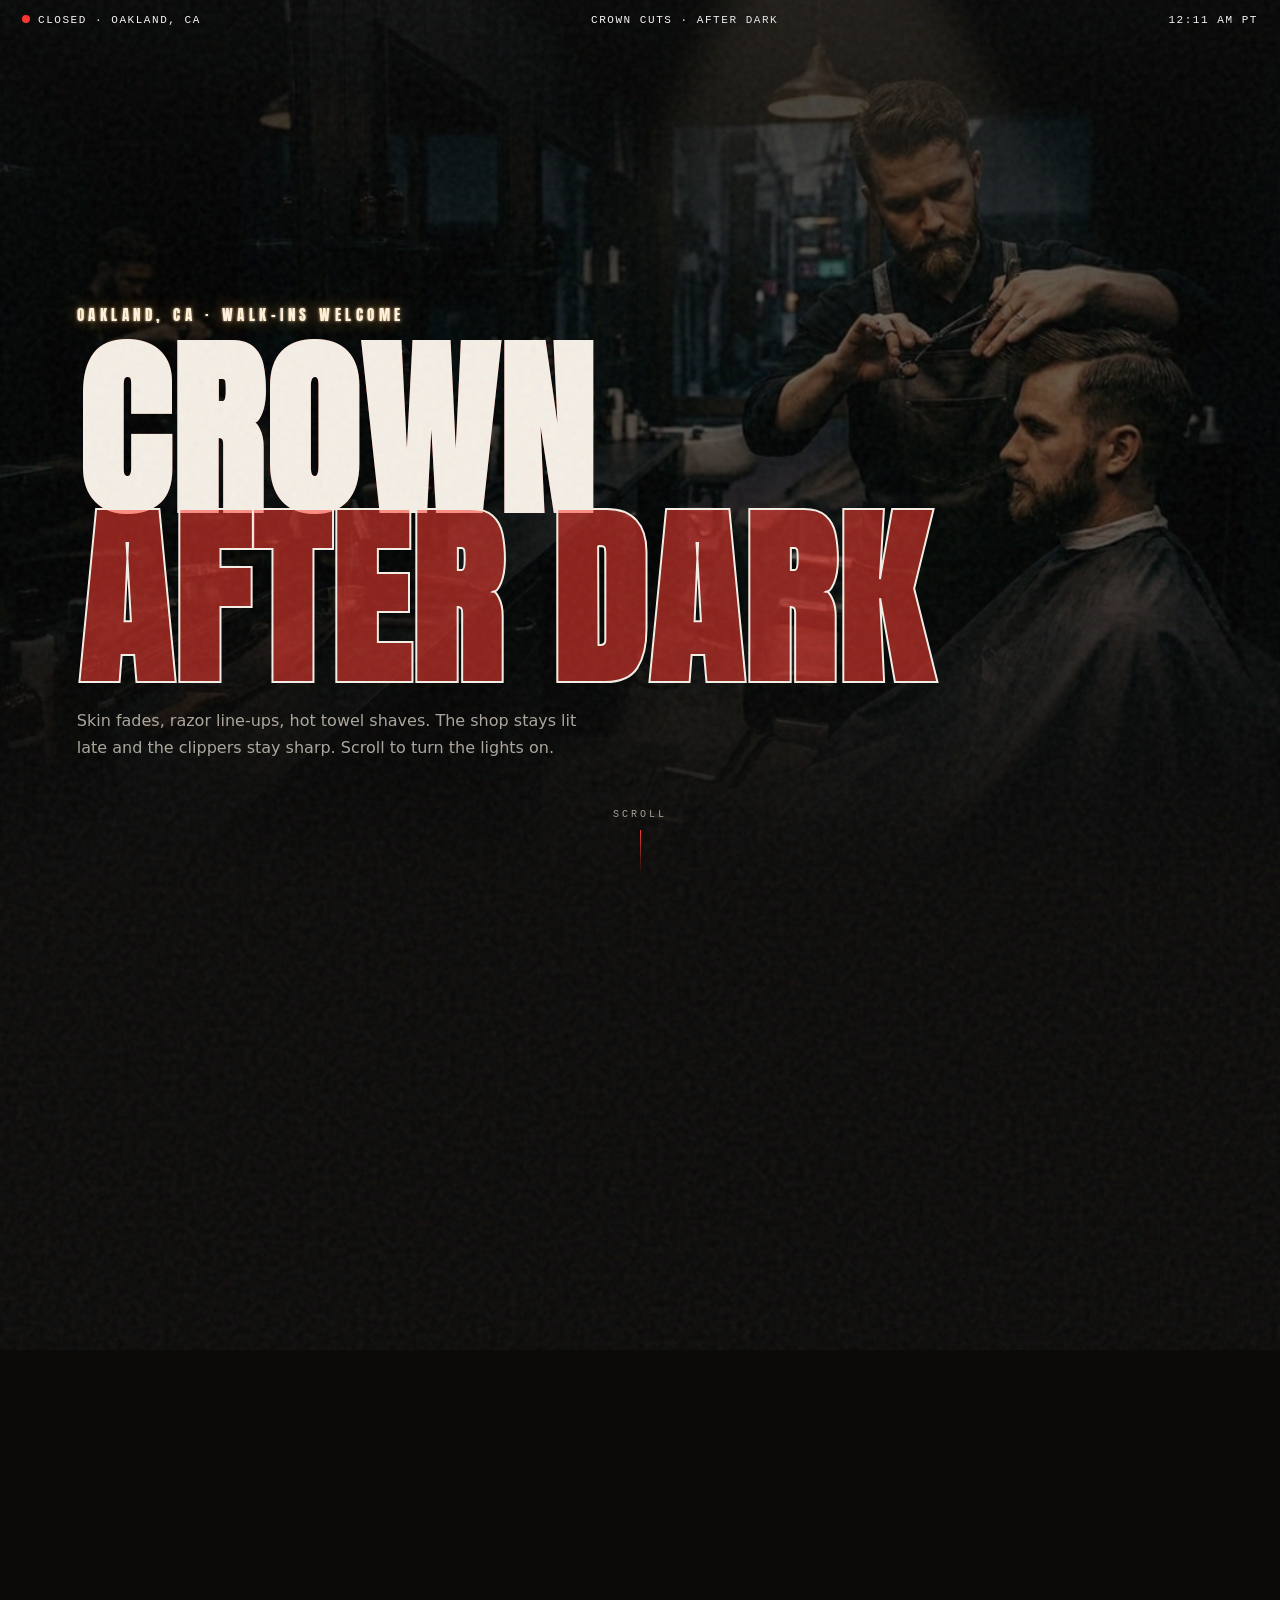
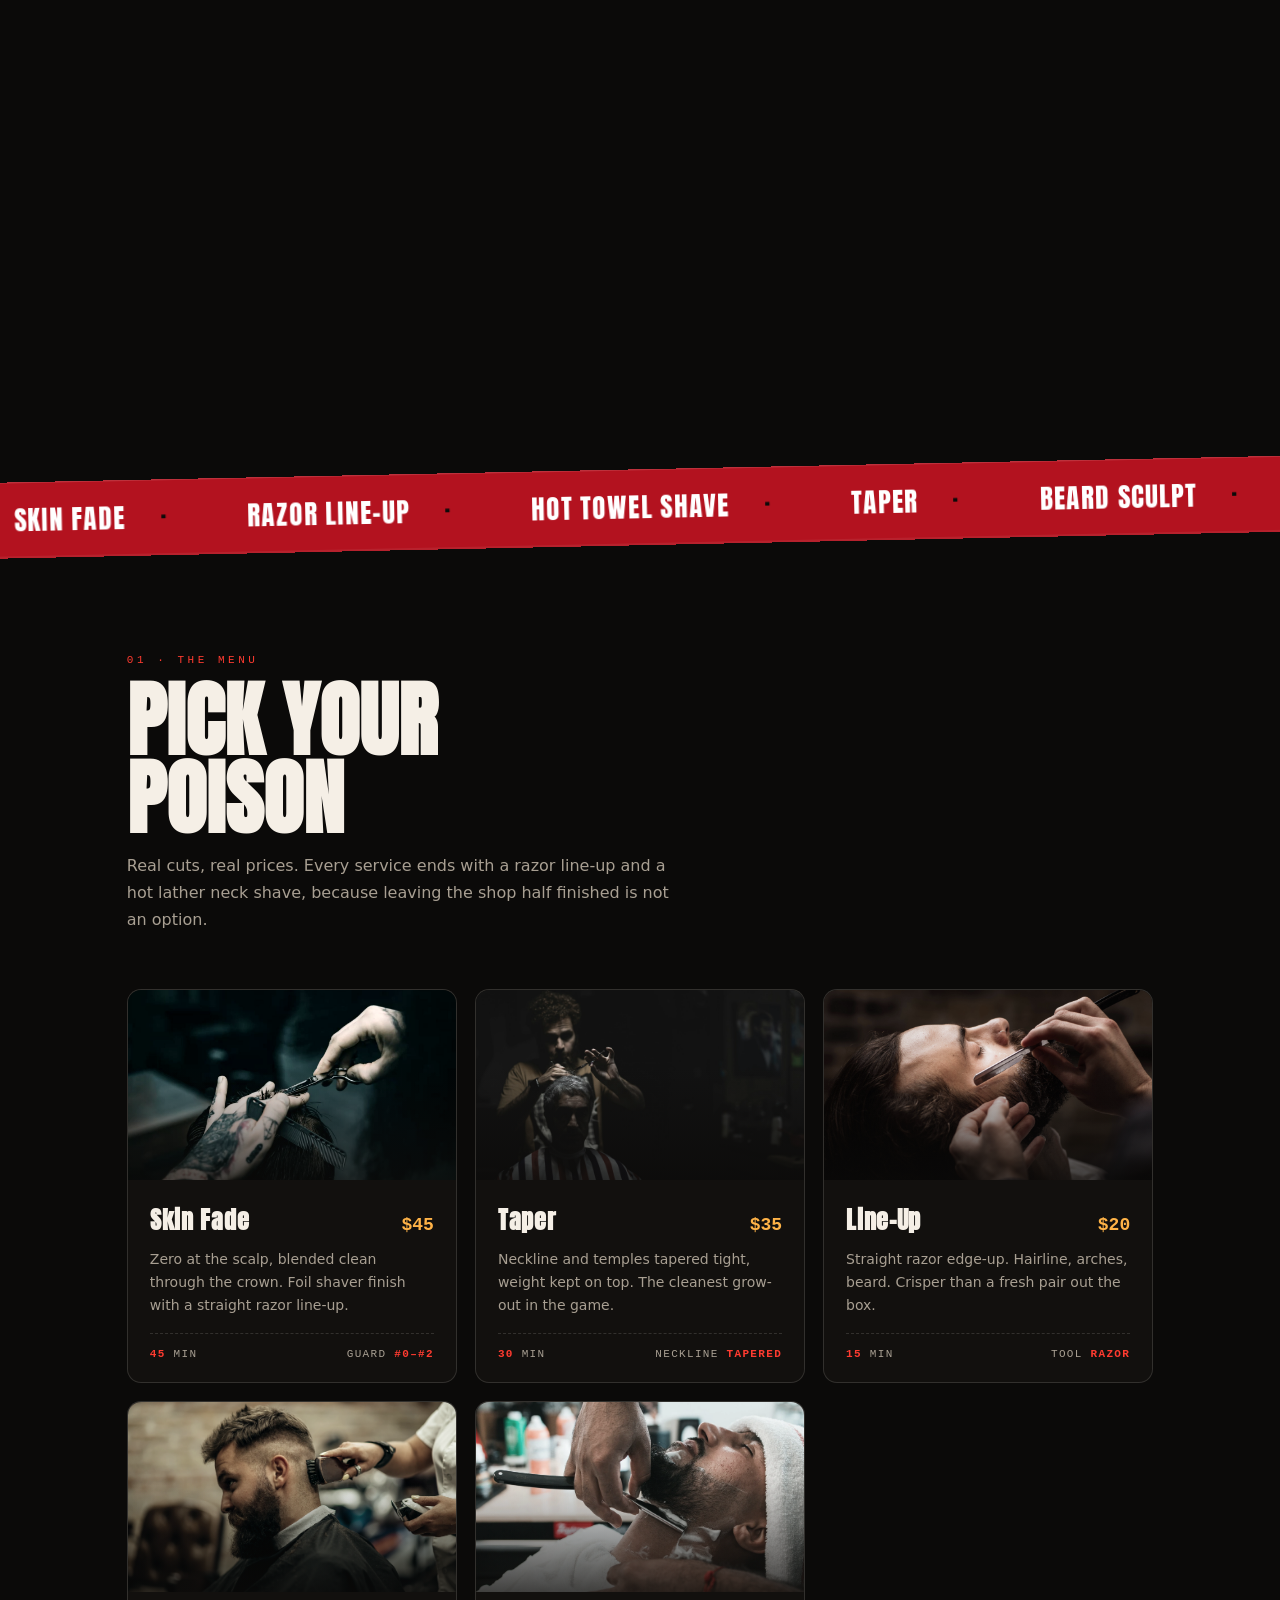
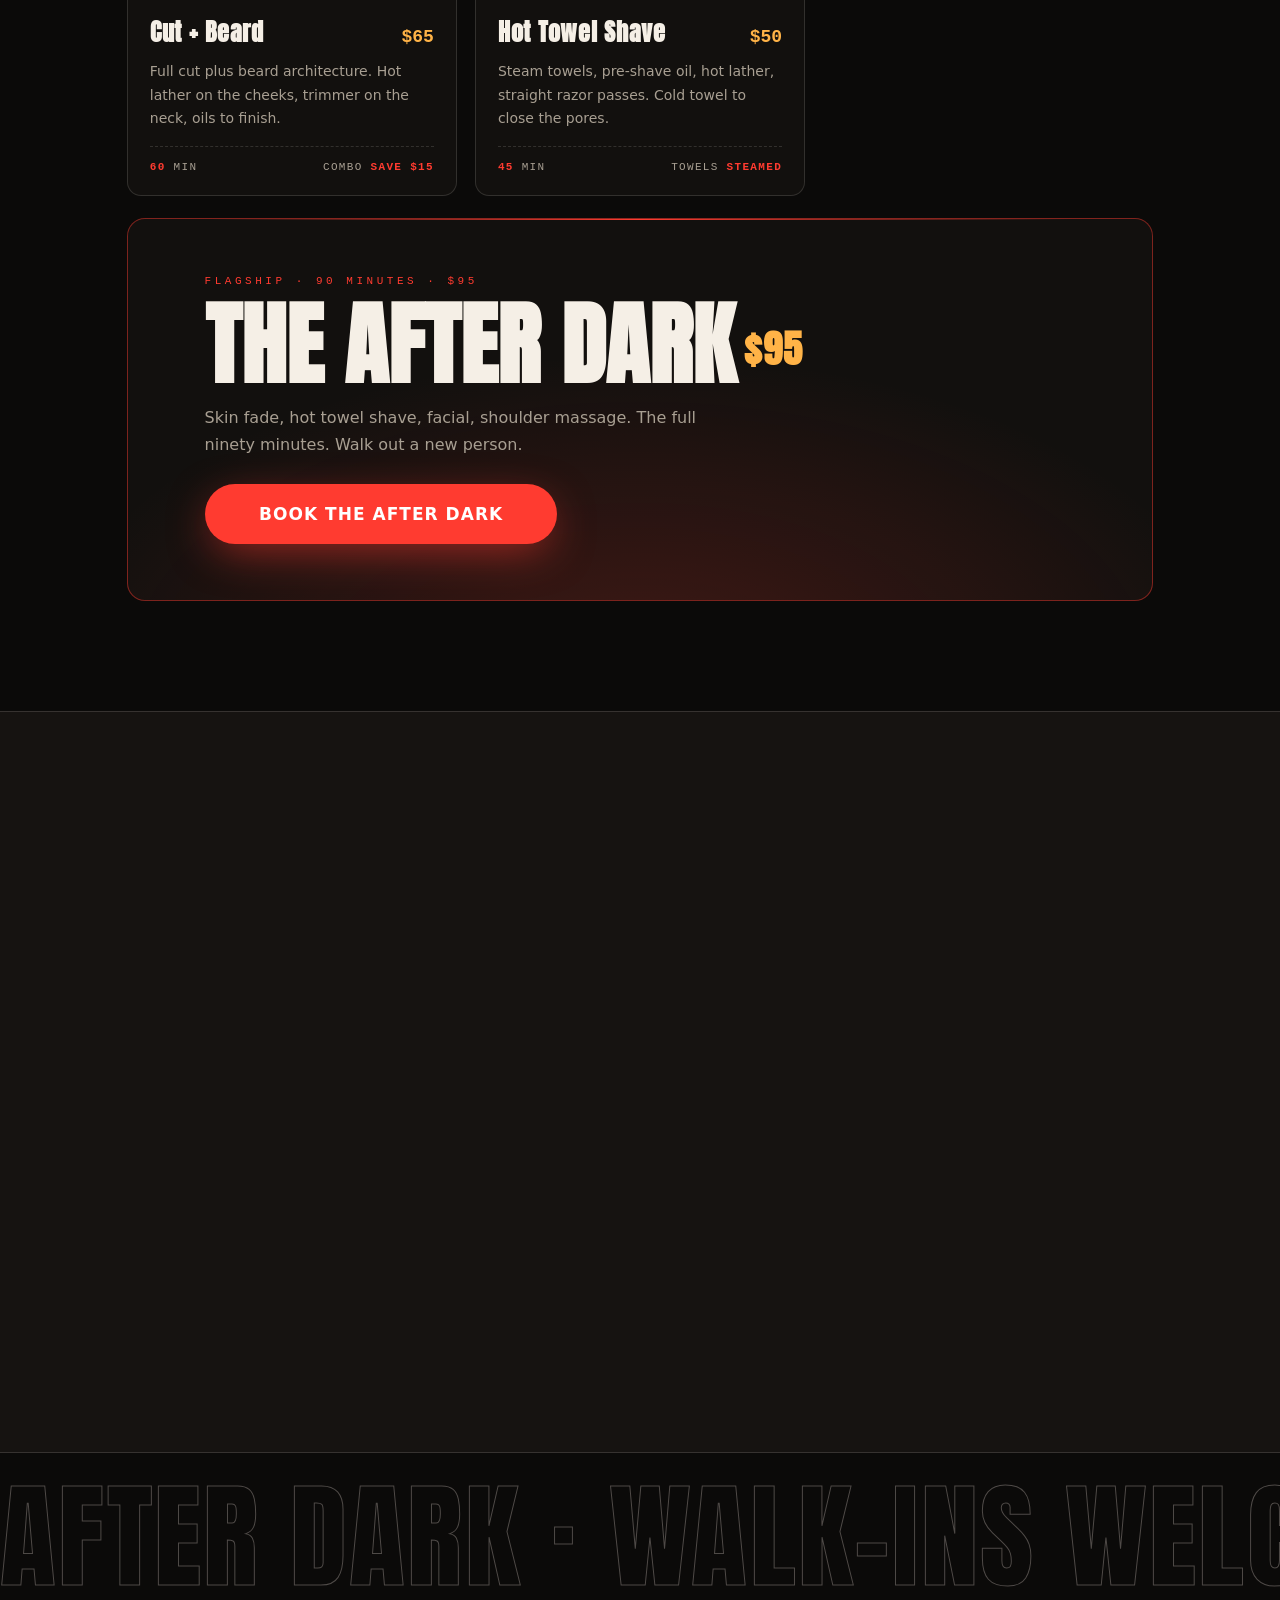
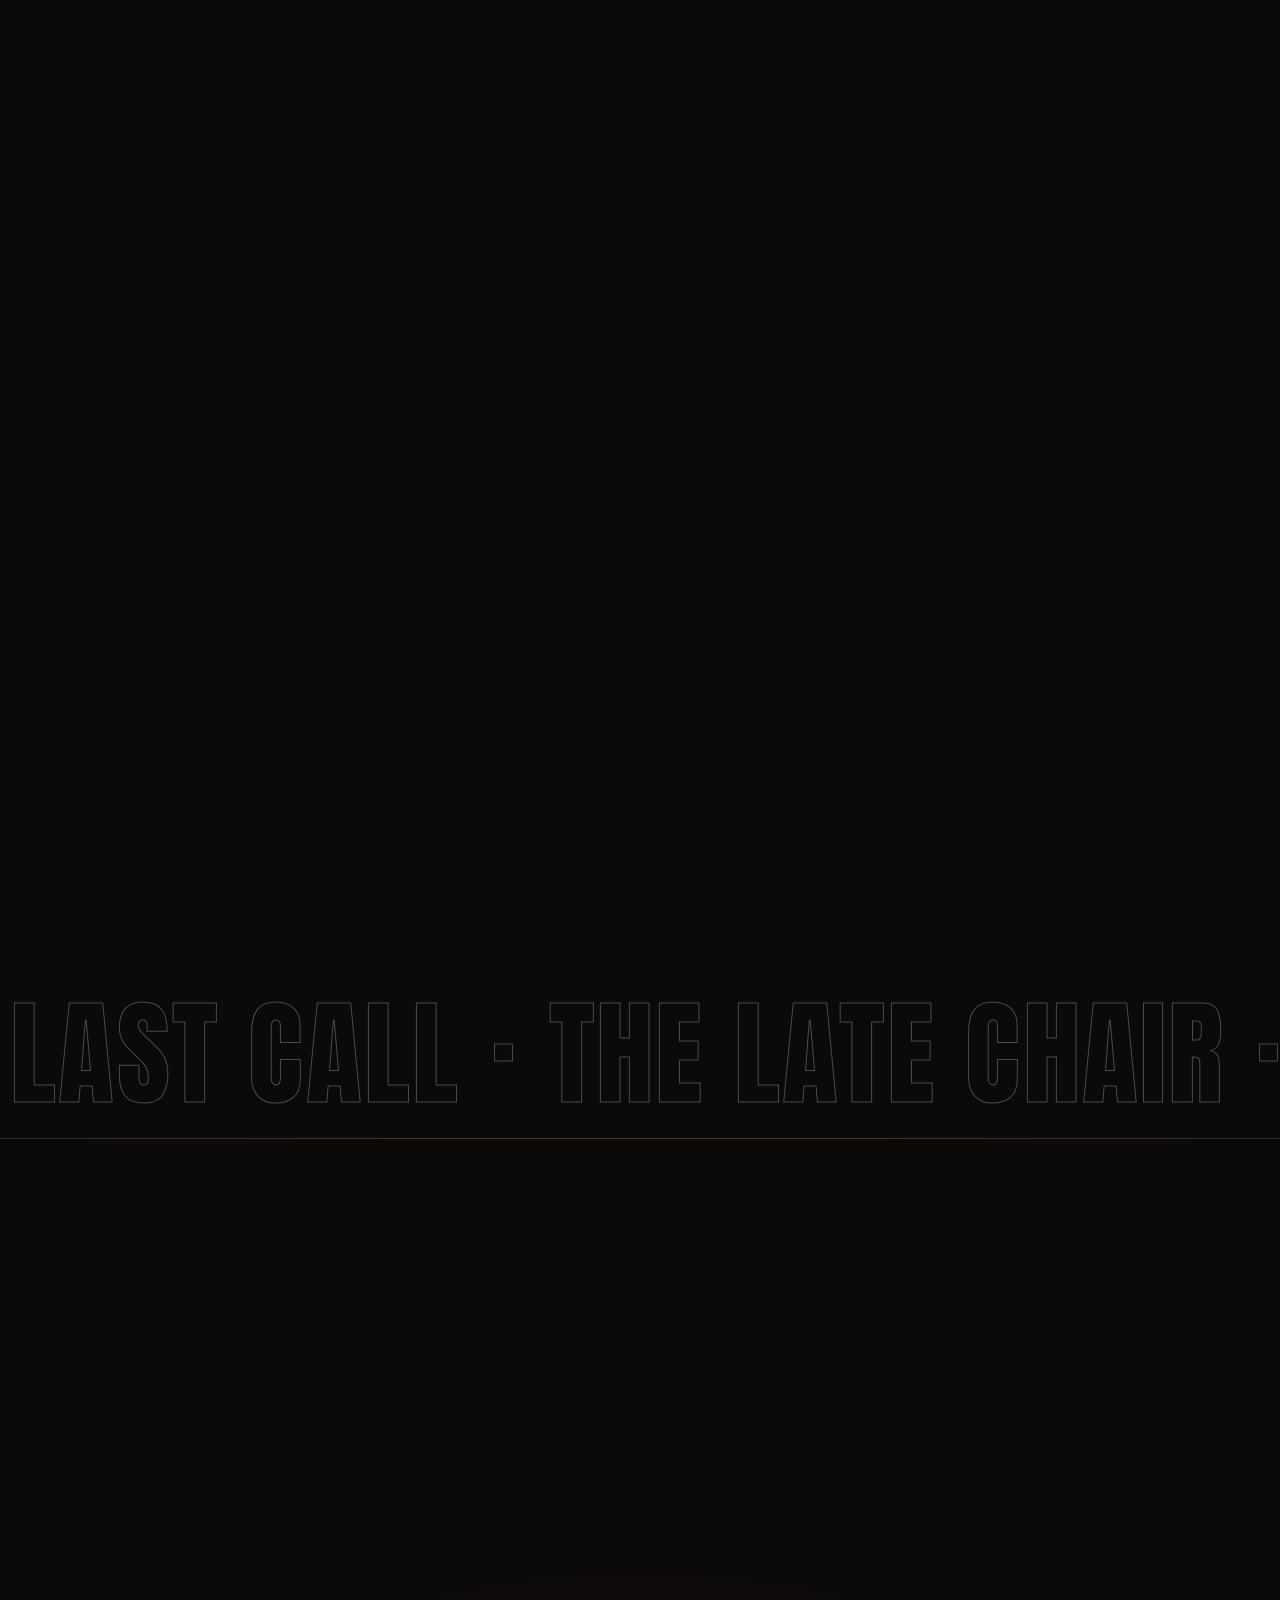
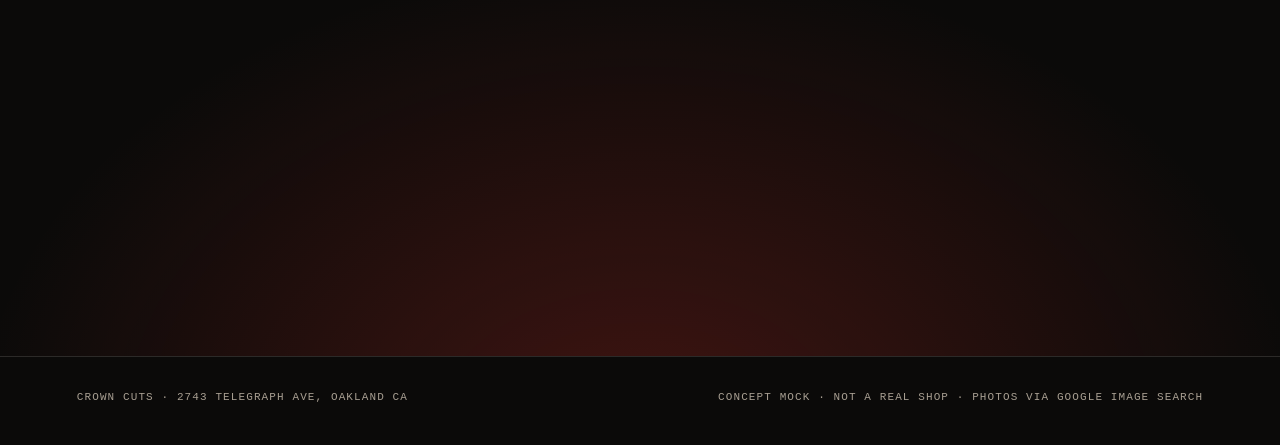
==== commit 36a67fa2: "Crown Cuts: art-director pass. Anton self-hosted; kicker becomes painted window glass lit from insid" ====
--- a/crown-cuts-after-dark/index.html
+++ b/crown-cuts-after-dark/index.html
@@ -7,8 +7,9 @@
 <meta name="description" content="Crown Cuts After Dark. Skin fades, razor line-ups, hot towel shaves. Oakland, CA. Concept mock.">
 <link rel="preconnect" href="https://fonts.googleapis.com">
 <link rel="preconnect" href="https://fonts.gstatic.com" crossorigin>
-<link href="https://fonts.googleapis.com/css2?family=Anton&family=Inter:wght@400;500;600;700&family=JetBrains+Mono:wght@400;500;700&display=swap" rel="stylesheet">
 <style>
+/* self-hosted Anton: the painted-window voice (Inter/JetBrains stay on Google Fonts) */
+@font-face{font-family:'Anton';font-style:normal;font-weight:400;font-display:swap;src:url('fonts/anton-400.woff2') format('woff2')}
 :root{
   --ink:#0B0A09; --smoke:#161311; --card:#12100E;
   --bone:#F5EFE6; --dim:#A89F92;
@@ -57,7 +58,8 @@
     radial-gradient(60% 42% at 50% 88%, rgba(255,59,48,.34), transparent 70%),
     radial-gradient(34% 26% at 18% 20%, rgba(255,179,71,.16), transparent 70%)}
 .hero-copy{position:absolute;inset:0;display:flex;flex-direction:column;justify-content:flex-end;padding:0 6vw 12vh}
-.kicker{font-family:'JetBrains Mono',monospace;font-size:12px;letter-spacing:.34em;color:var(--amber);margin-bottom:18px}
+.kicker{font-family:'Anton',sans-serif;font-size:15px;letter-spacing:.3em;color:#FFF3DF;margin-bottom:22px;
+  text-shadow:0 0 16px rgba(255,176,80,.6),0 0 3px rgba(255,224,170,.9)}
 .hero-title{font-family:'Anton',sans-serif;font-size:clamp(64px,15vw,210px);line-height:.88;letter-spacing:.01em;
   transform:translateY(calc(-46px*var(--p)));text-shadow:0 0 calc(60px*var(--p)) rgba(255,59,48,.55)}
 .hero-title .stroke{color:transparent;-webkit-text-stroke:2px var(--bone)}
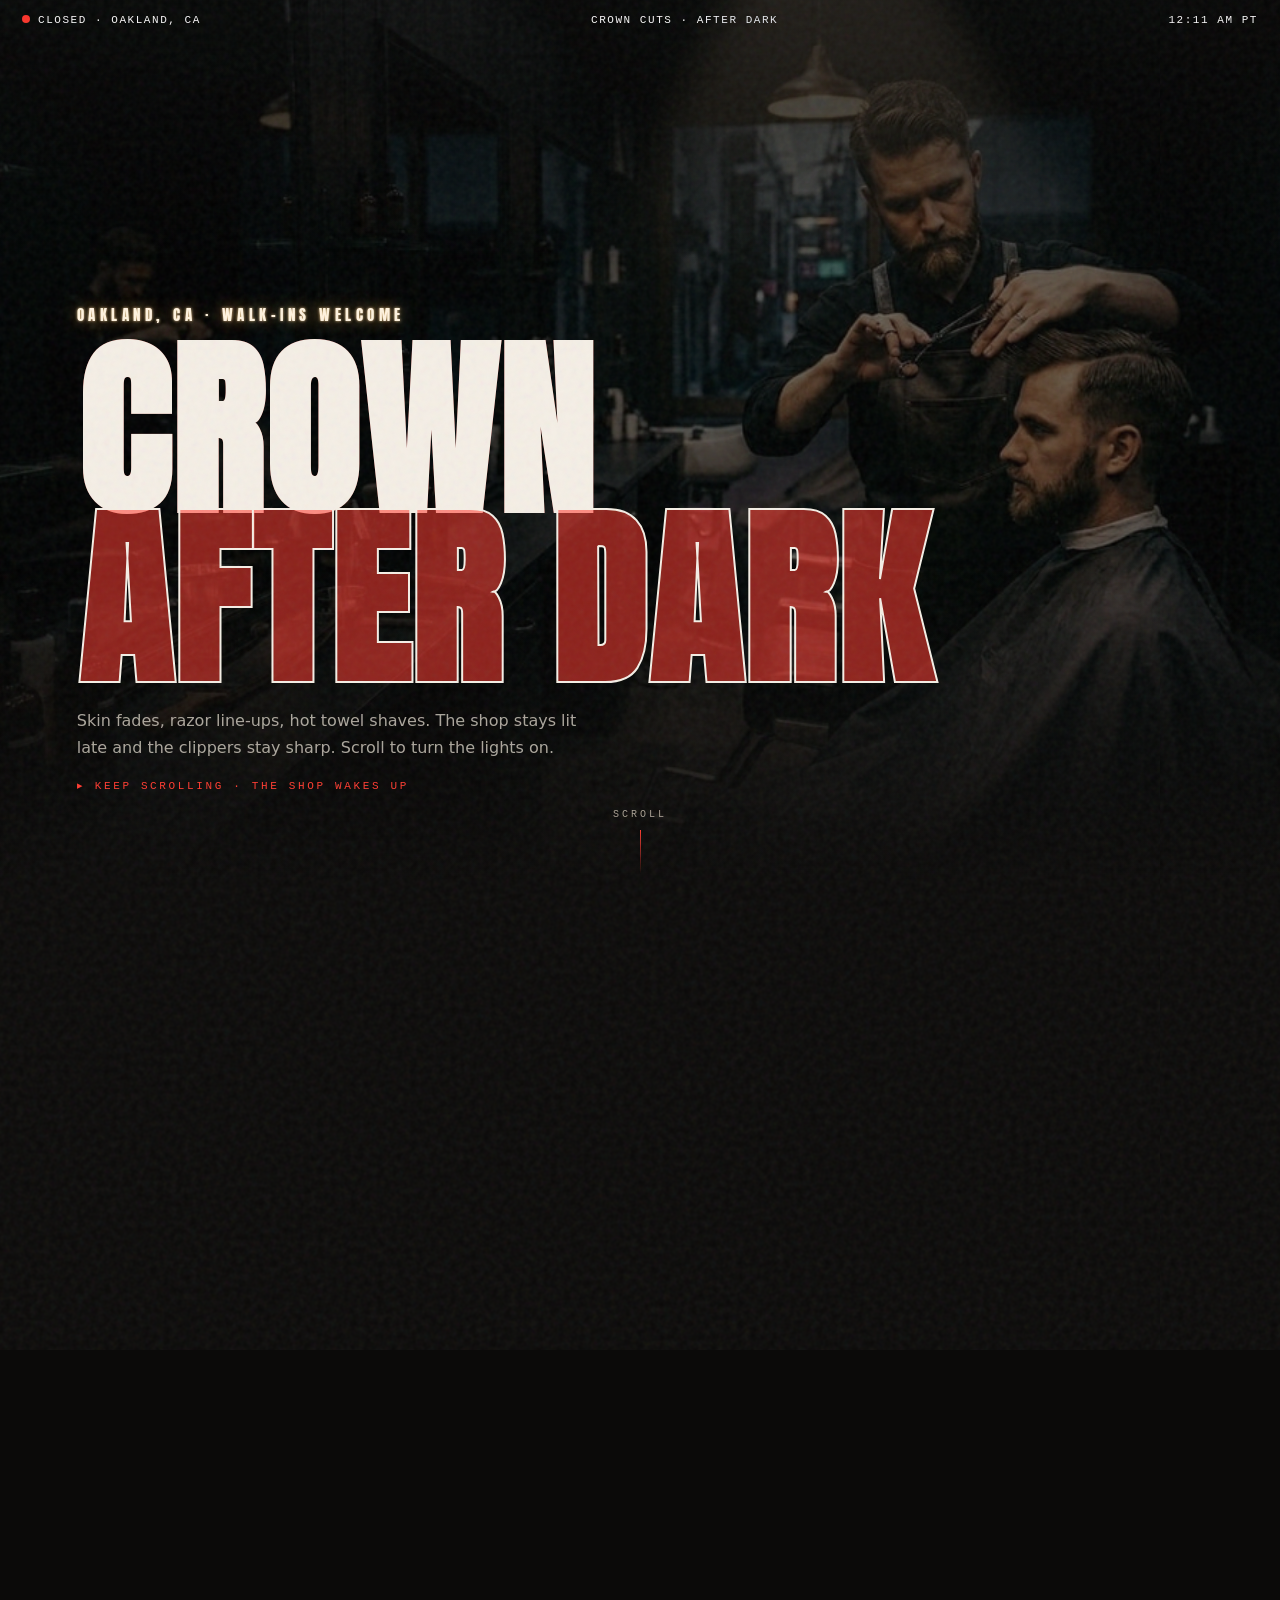
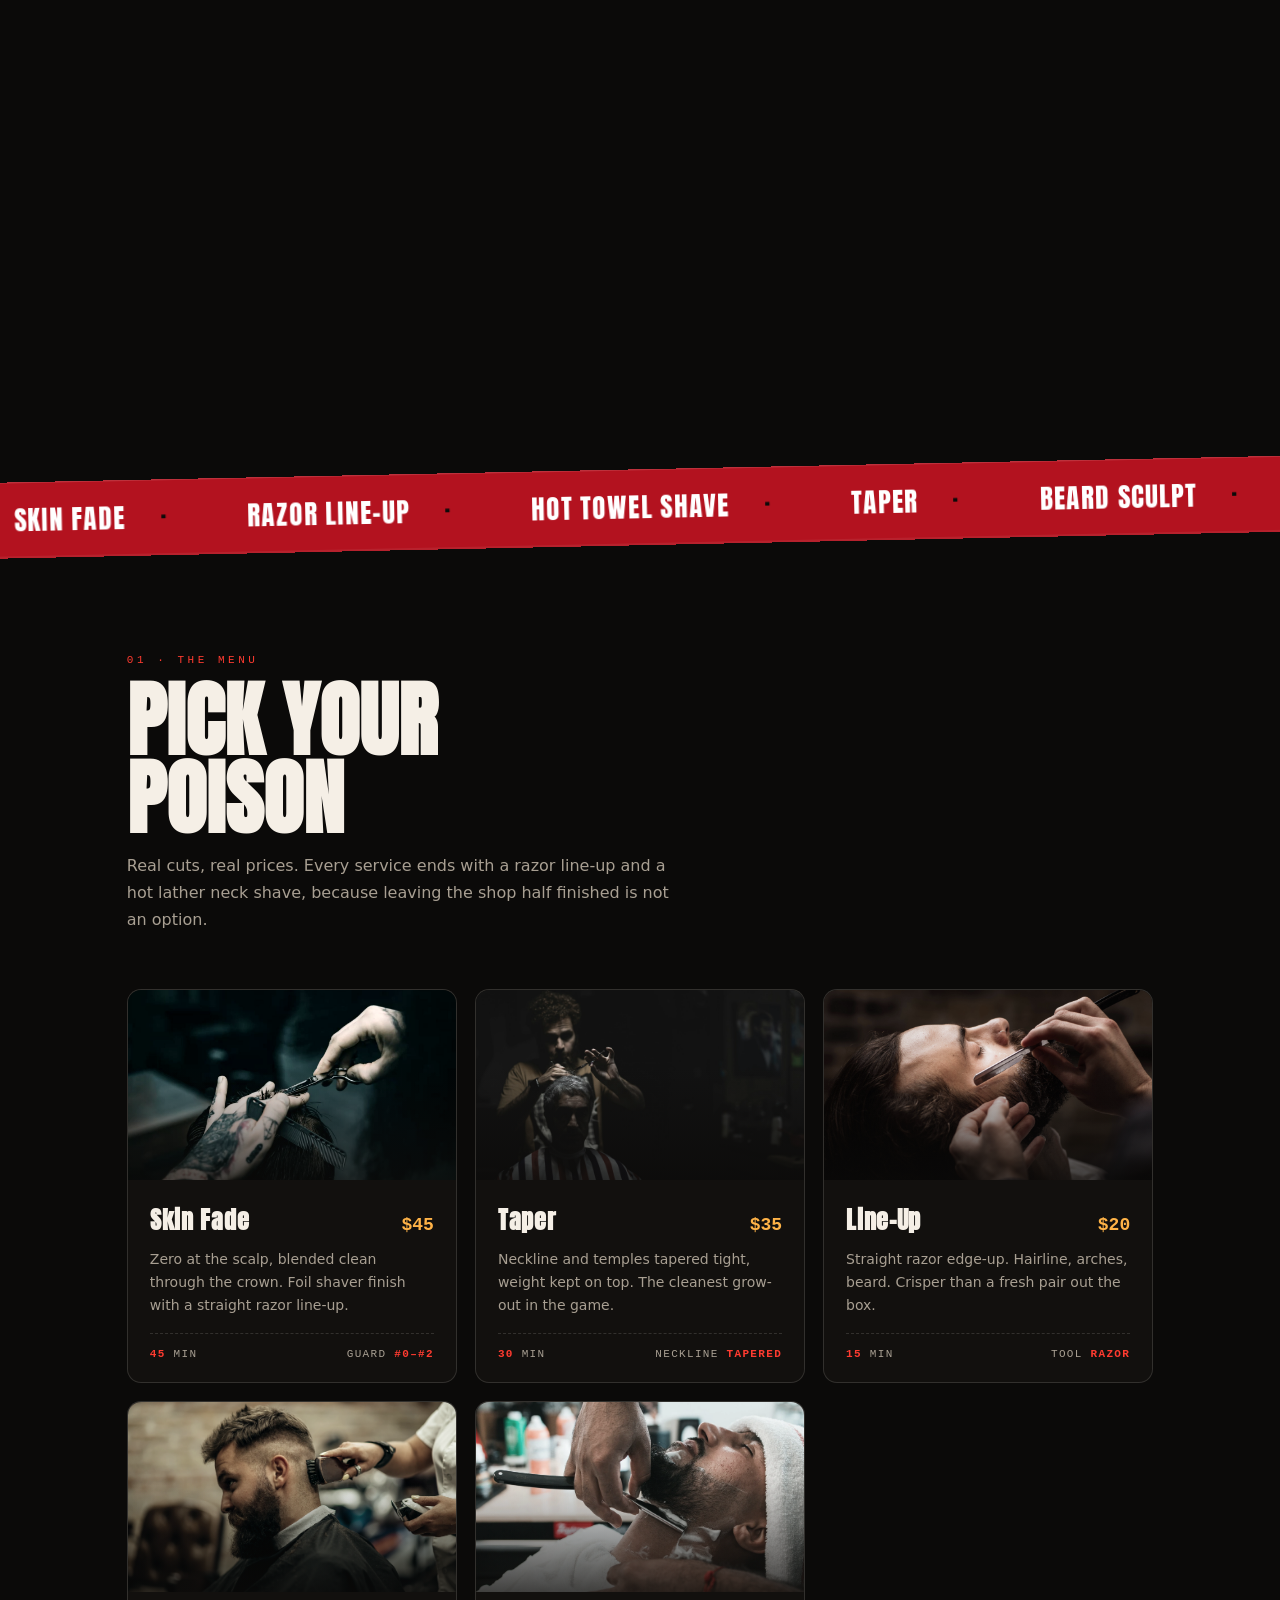
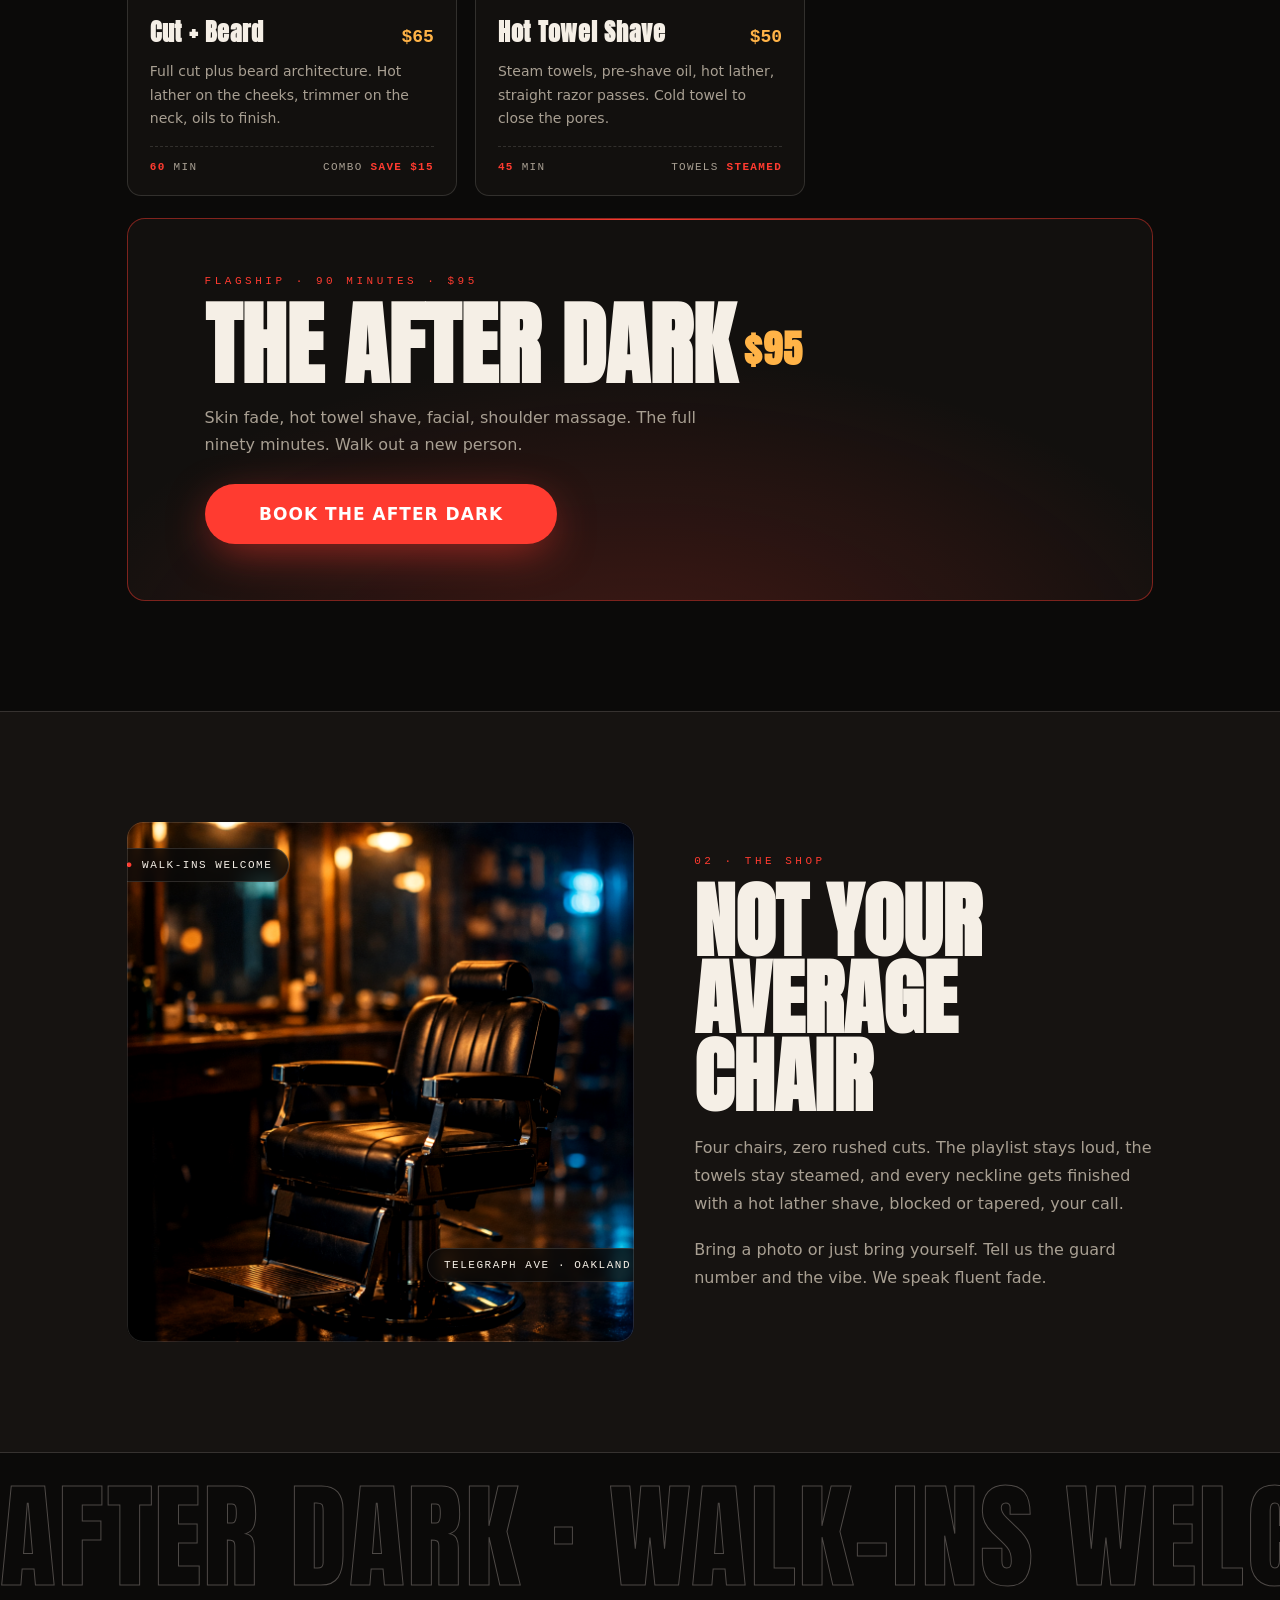
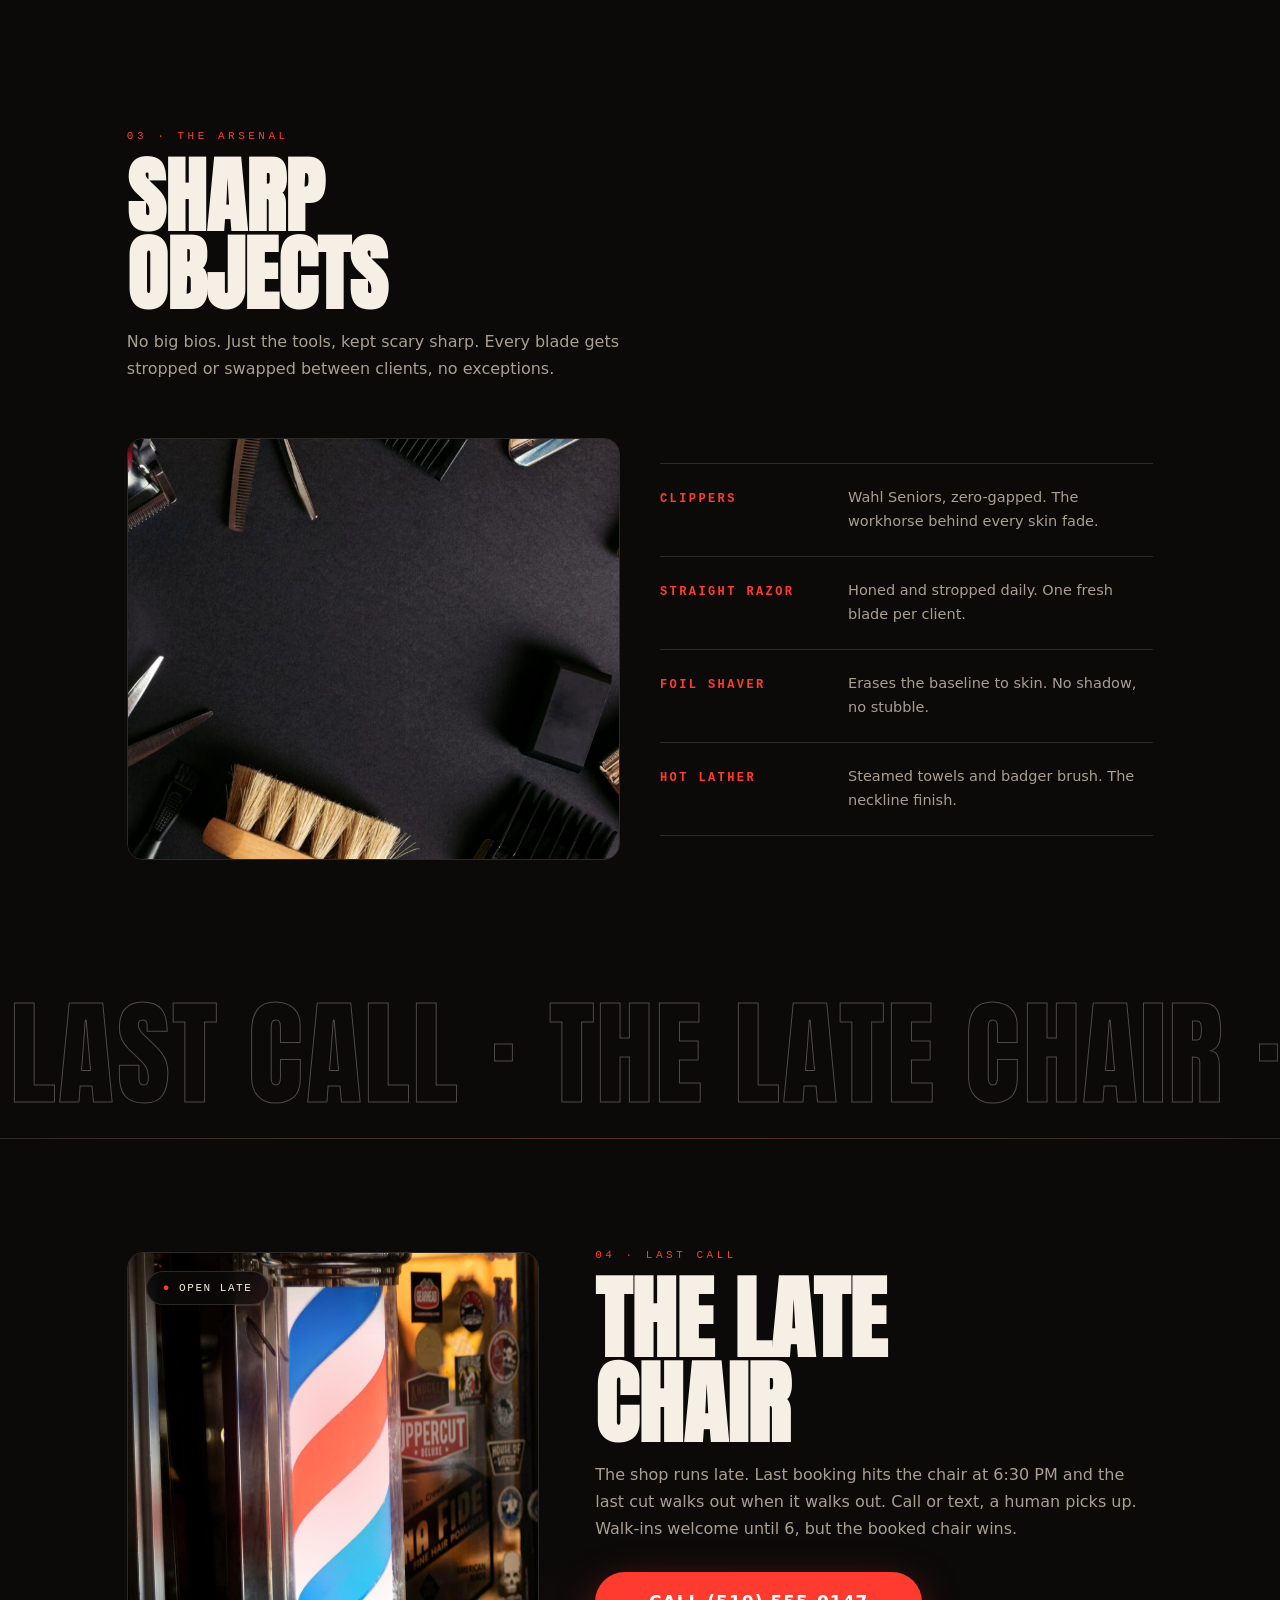
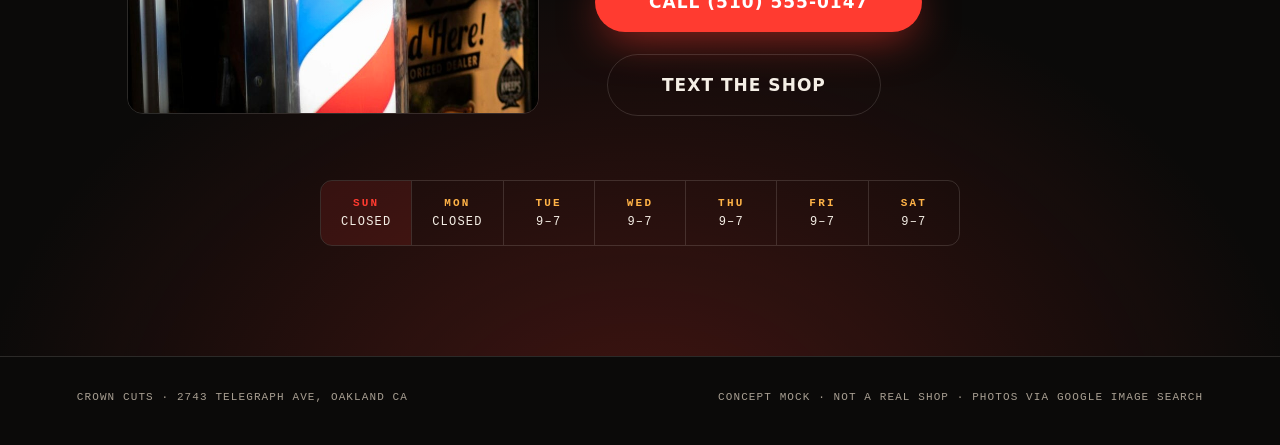
==== commit 53efc582: "Crown Cuts: fix poleglow keyframe typo (animation name now matches keyframes)" ====
--- a/crown-cuts-after-dark/index.html
+++ b/crown-cuts-after-dark/index.html
@@ -178,7 +178,7 @@
 .book-img::after{content:"";position:absolute;inset:0;pointer-events:none;
   background:radial-gradient(48% 62% at 50% 38%,rgba(255,70,70,.30),transparent 70%);
   animation:poleglow 3.4s ease-in-out infinite}
-@keyframes polegglow{0%,100%{opacity:.45}50%{opacity:1}}
+@keyframes poleglow{0%,100%{opacity:.45}50%{opacity:1}}
 .book-img img{width:100%;height:460px;object-fit:cover;filter:saturate(1.05)}
 .book-img .chip{position:absolute;top:18px;left:18px;animation:float 5s ease-in-out infinite}
 .book-copy .sec-title{font-size:clamp(52px,7vw,110px)}
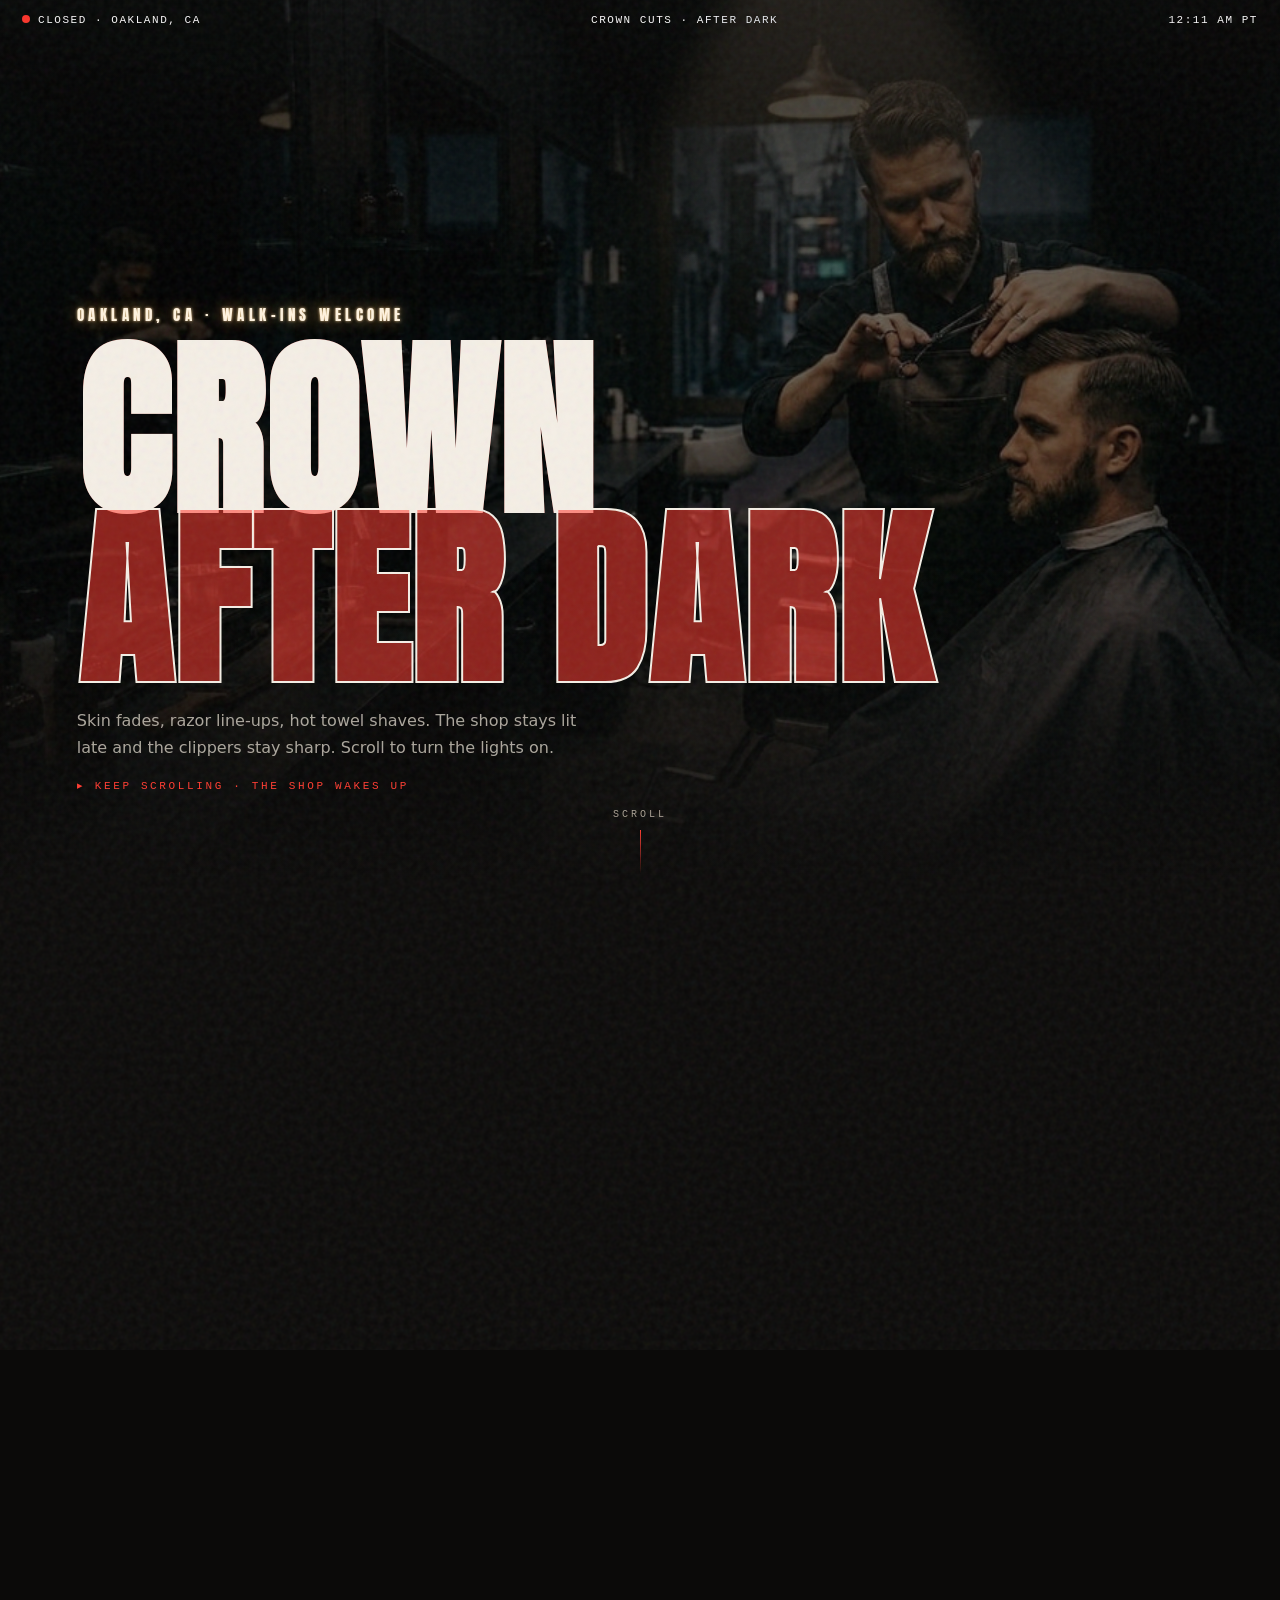
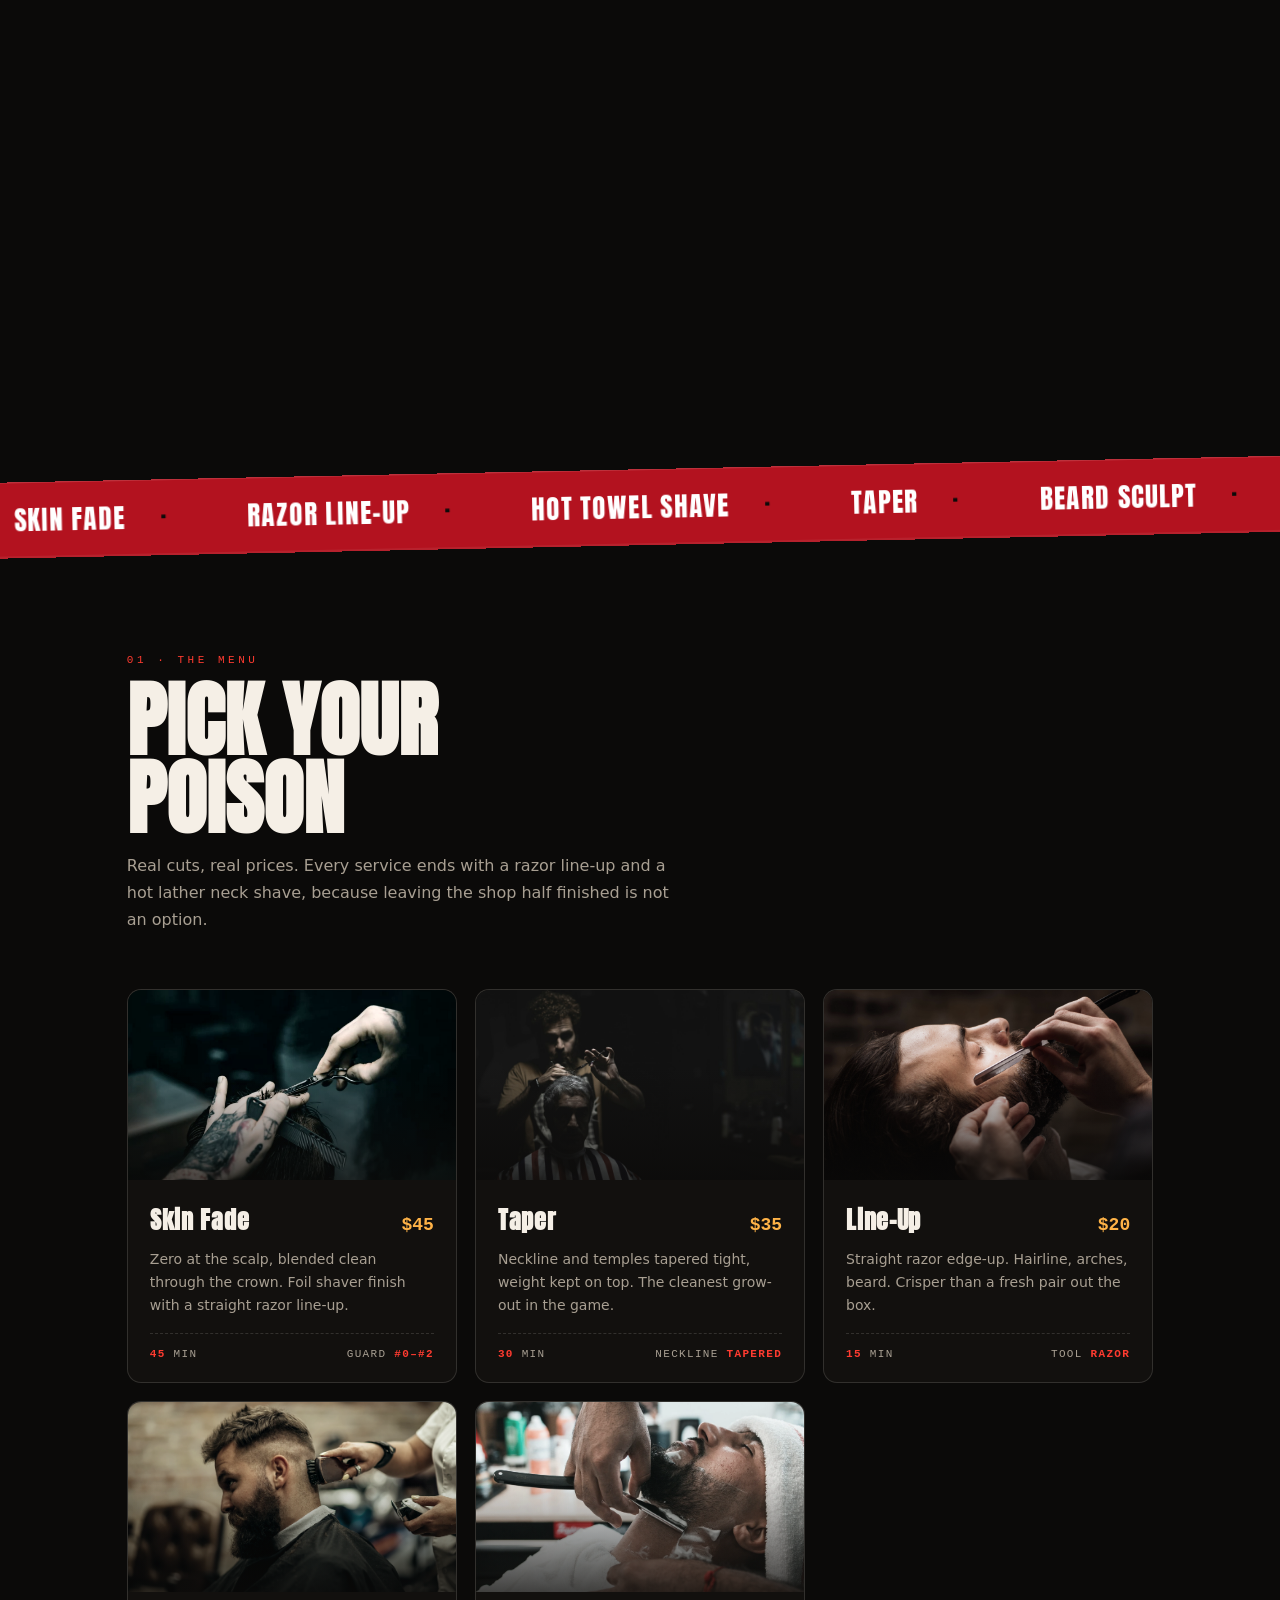
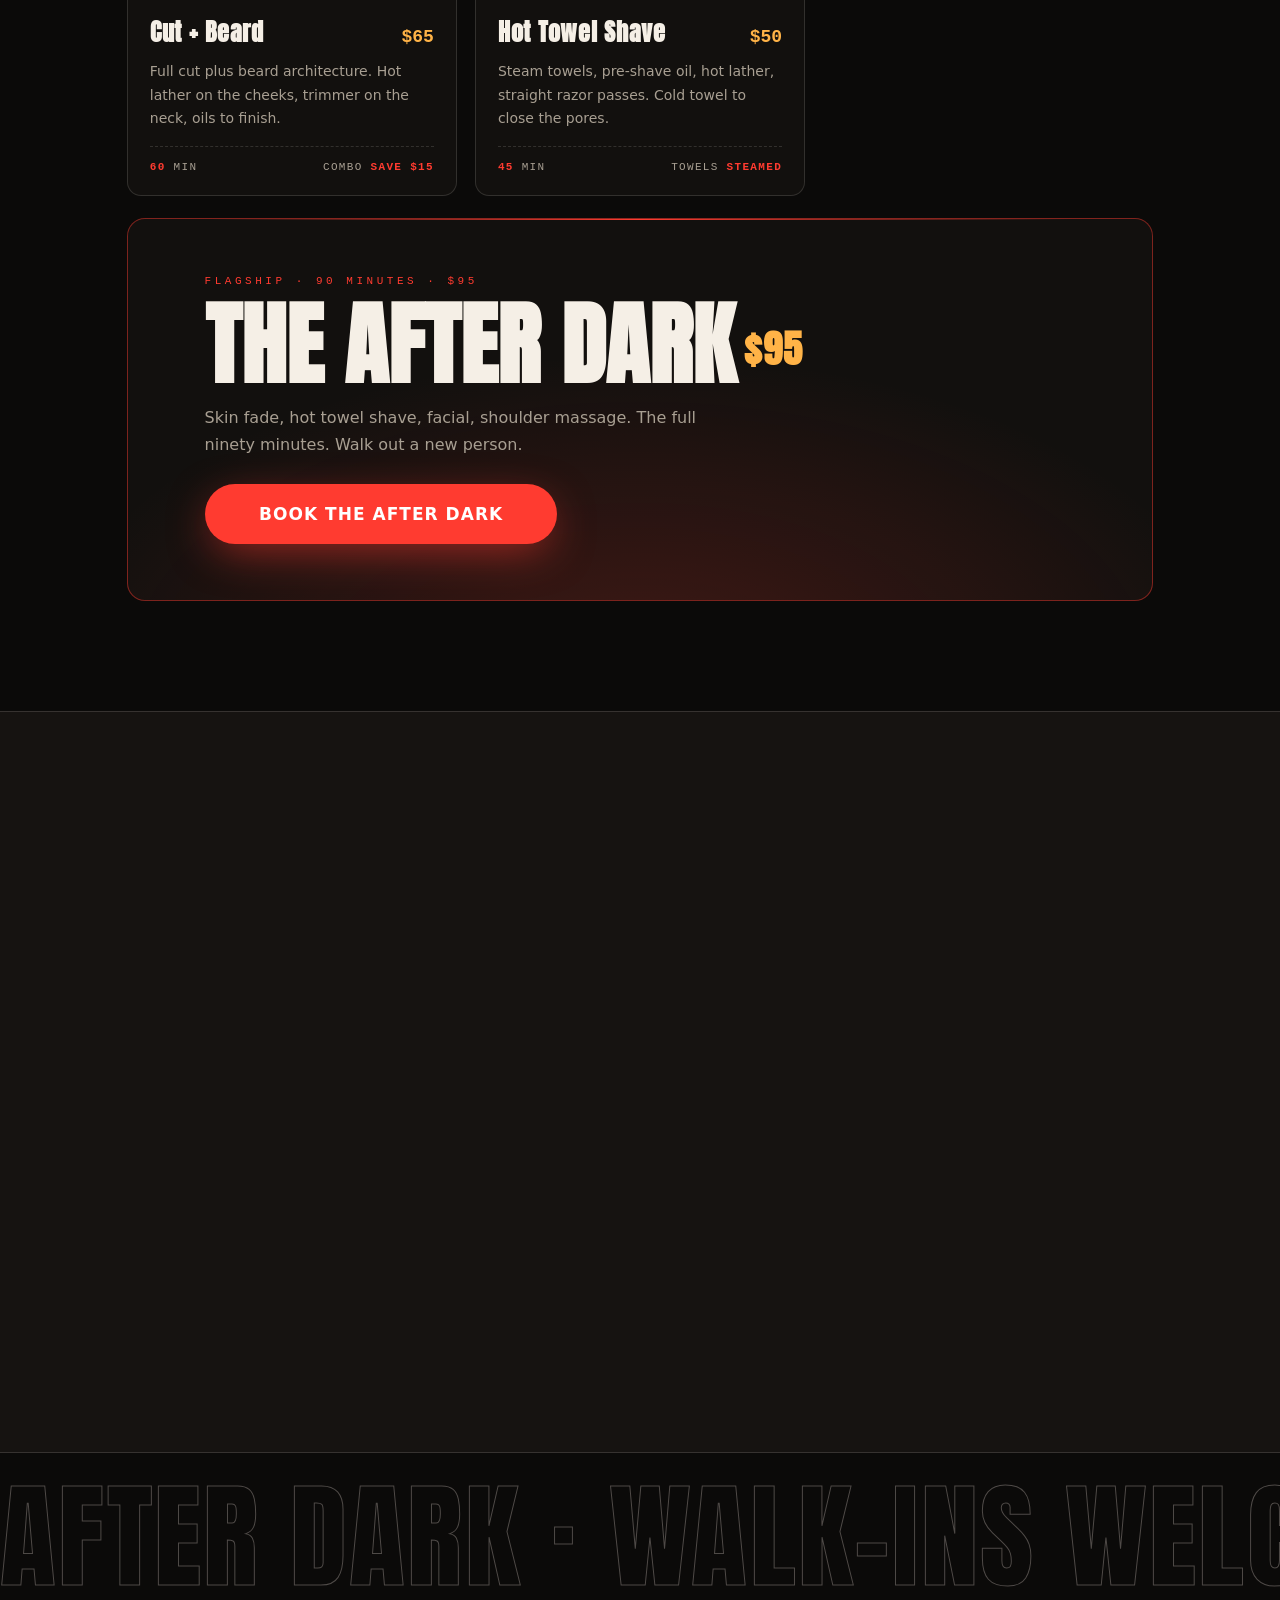
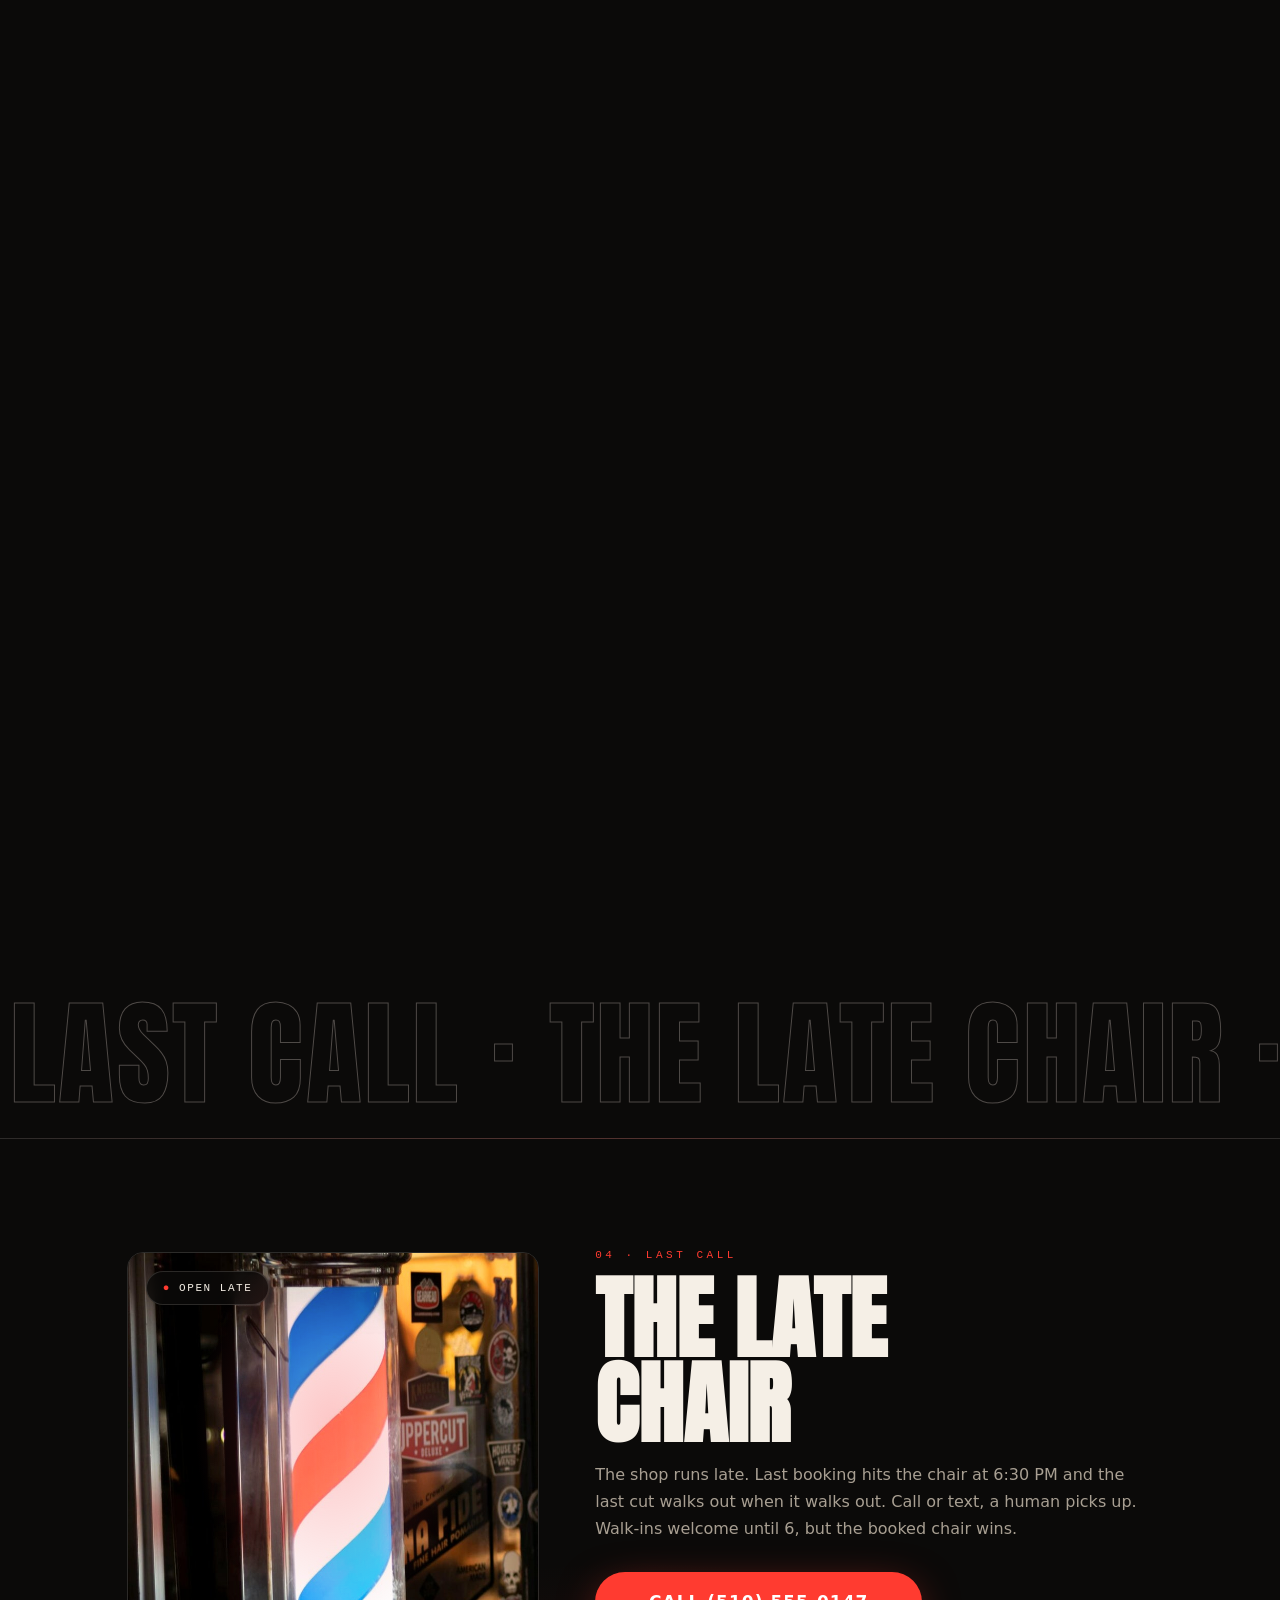
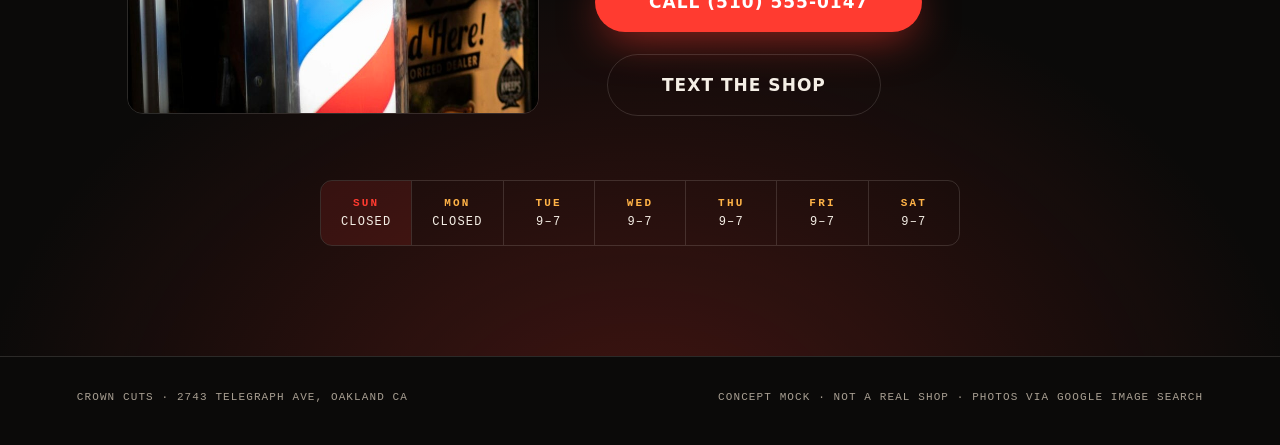
==== commit 3db0fc3a: "SEO 1000X: meta/OG/sitemap/robots/canonical/schema - Per-demo OG/Twitter + self-referencing canonica" ====
--- a/crown-cuts-after-dark/index.html
+++ b/crown-cuts-after-dark/index.html
@@ -221,7 +221,24 @@
   .hero-pin{height:auto}.hero-sticky{position:relative;height:92vh}
 }
 </style>
-</head>
+    <link rel="canonical" href="https://ai-webdesign-lab.vercel.app/crown-cuts-after-dark/" />
+    <meta property="og:type" content="website" />
+    <meta property="og:site_name" content="CROWN CUTS" />
+    <meta property="og:title" content="CROWN CUTS · After Dark · Oakland Barbershop" />
+    <meta property="og:description" content="Crown Cuts After Dark. Skin fades, razor line-ups, hot towel shaves. Oakland, CA. Concept mock." />
+    <meta property="og:url" content="https://ai-webdesign-lab.vercel.app/crown-cuts-after-dark/" />
+    <meta name="twitter:card" content="summary" />
+    <meta name="twitter:title" content="CROWN CUTS · After Dark · Oakland Barbershop" />
+    <meta name="twitter:description" content="Crown Cuts After Dark. Skin fades, razor line-ups, hot towel shaves. Oakland, CA. Concept mock." />
+    <script type="application/ld+json">
+    {
+      "@context": "https://schema.org",
+      "@type": "WebSite",
+      "name": "CROWN CUTS",
+      "url": "https://ai-webdesign-lab.vercel.app/crown-cuts-after-dark/"
+    }
+    </script>
+  </head>
 <body>
 
 <div class="grain"></div>
